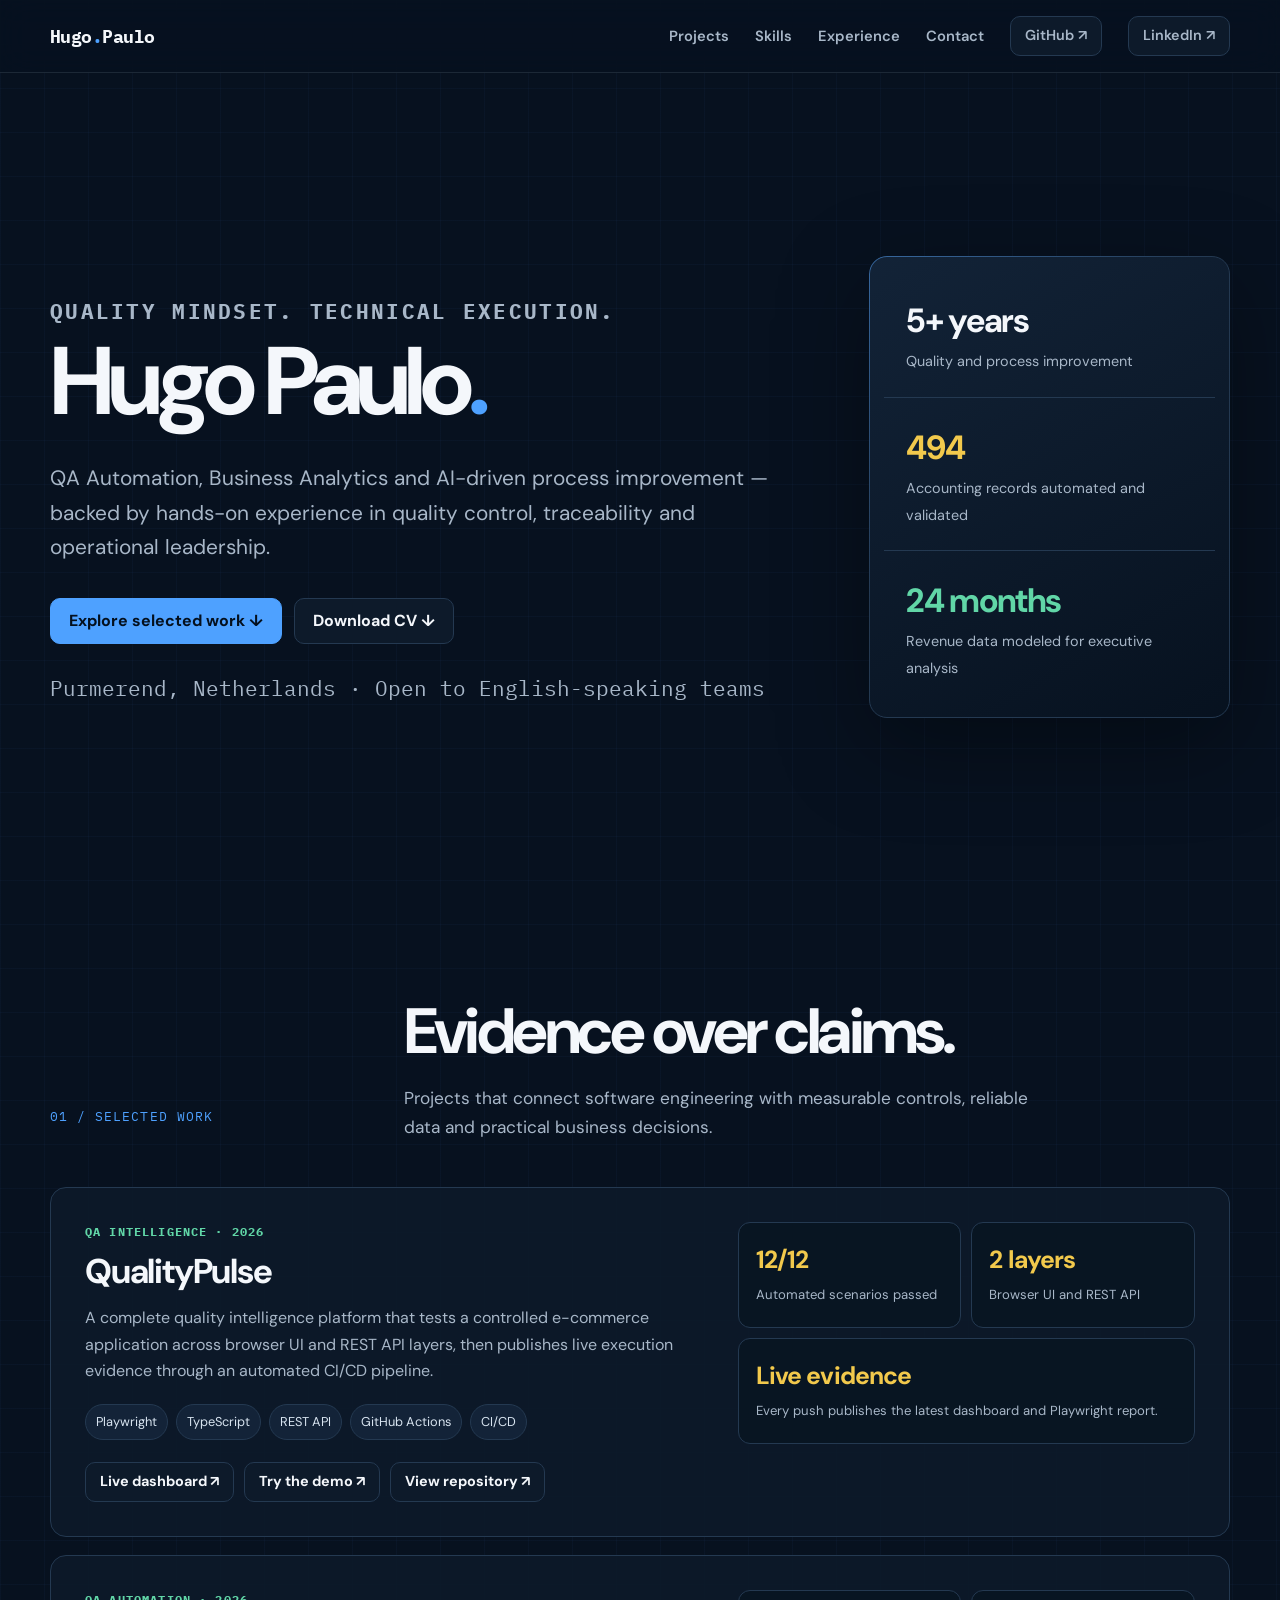
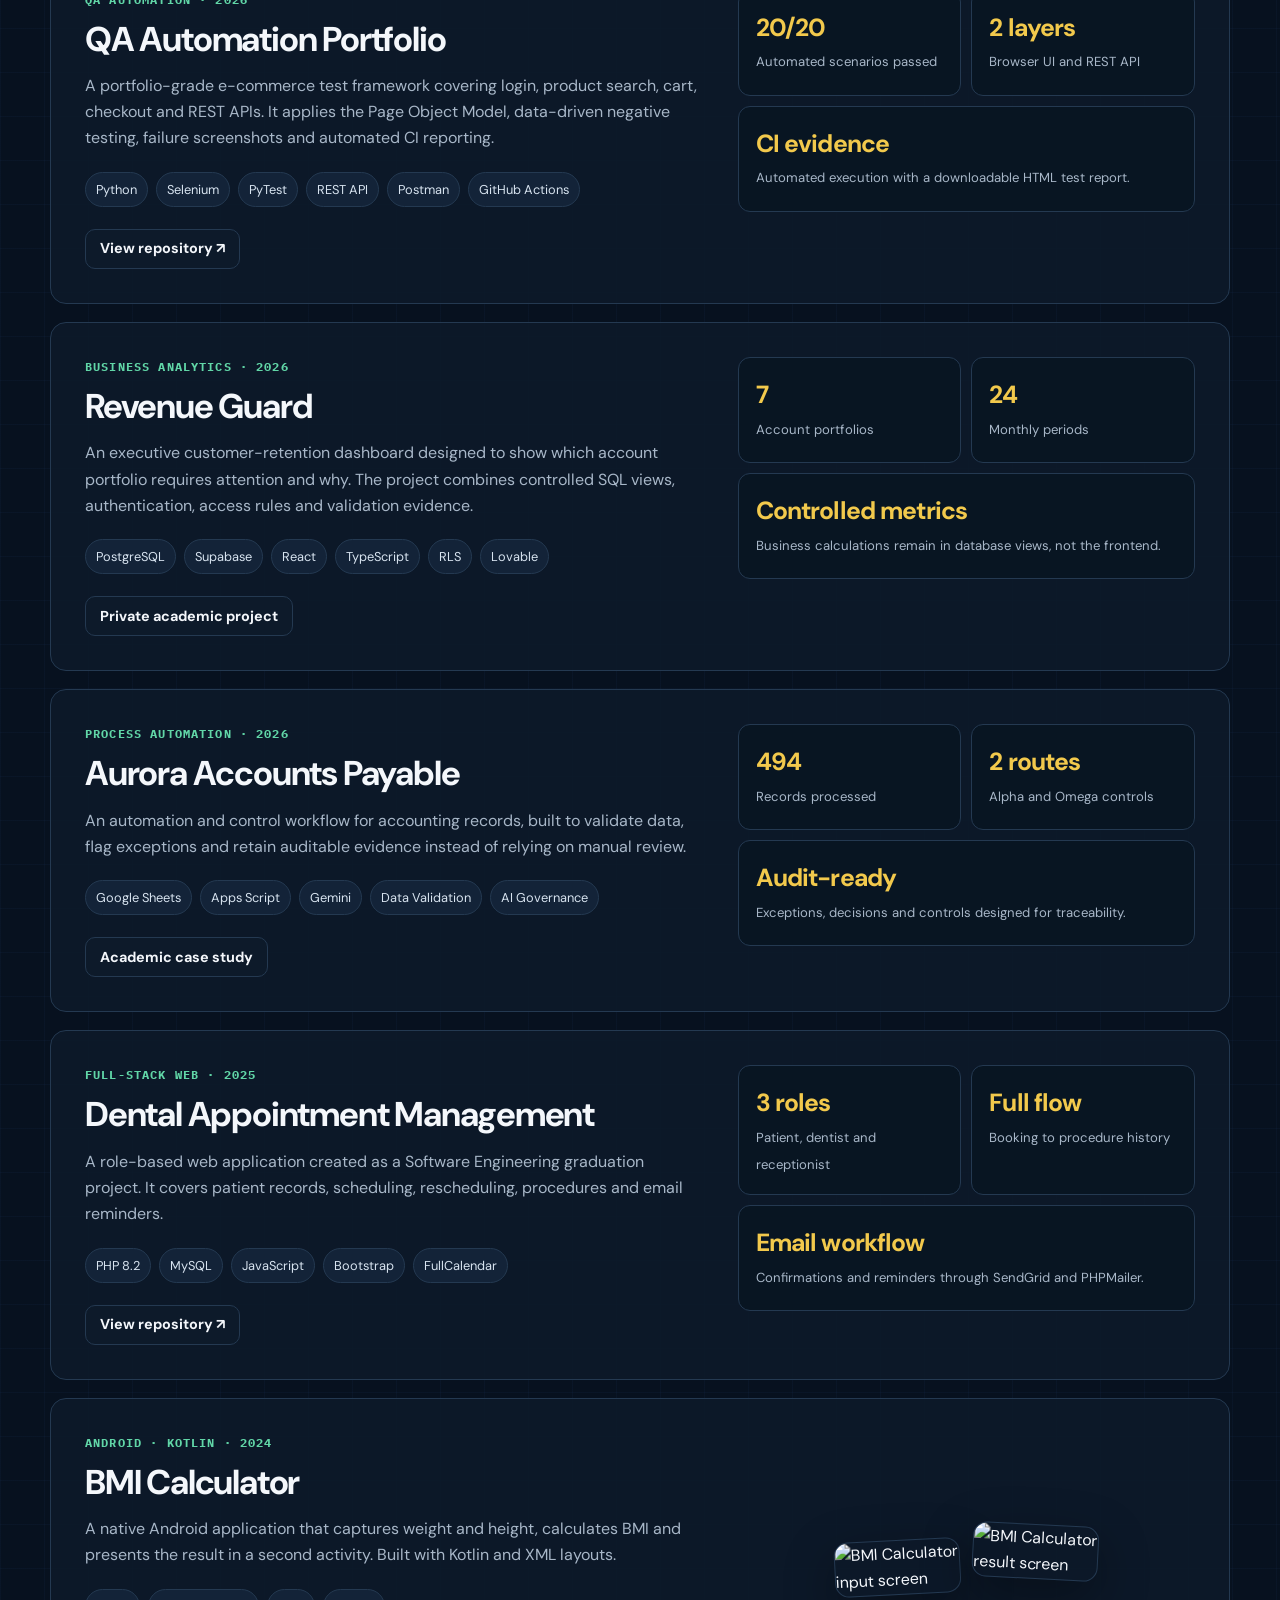
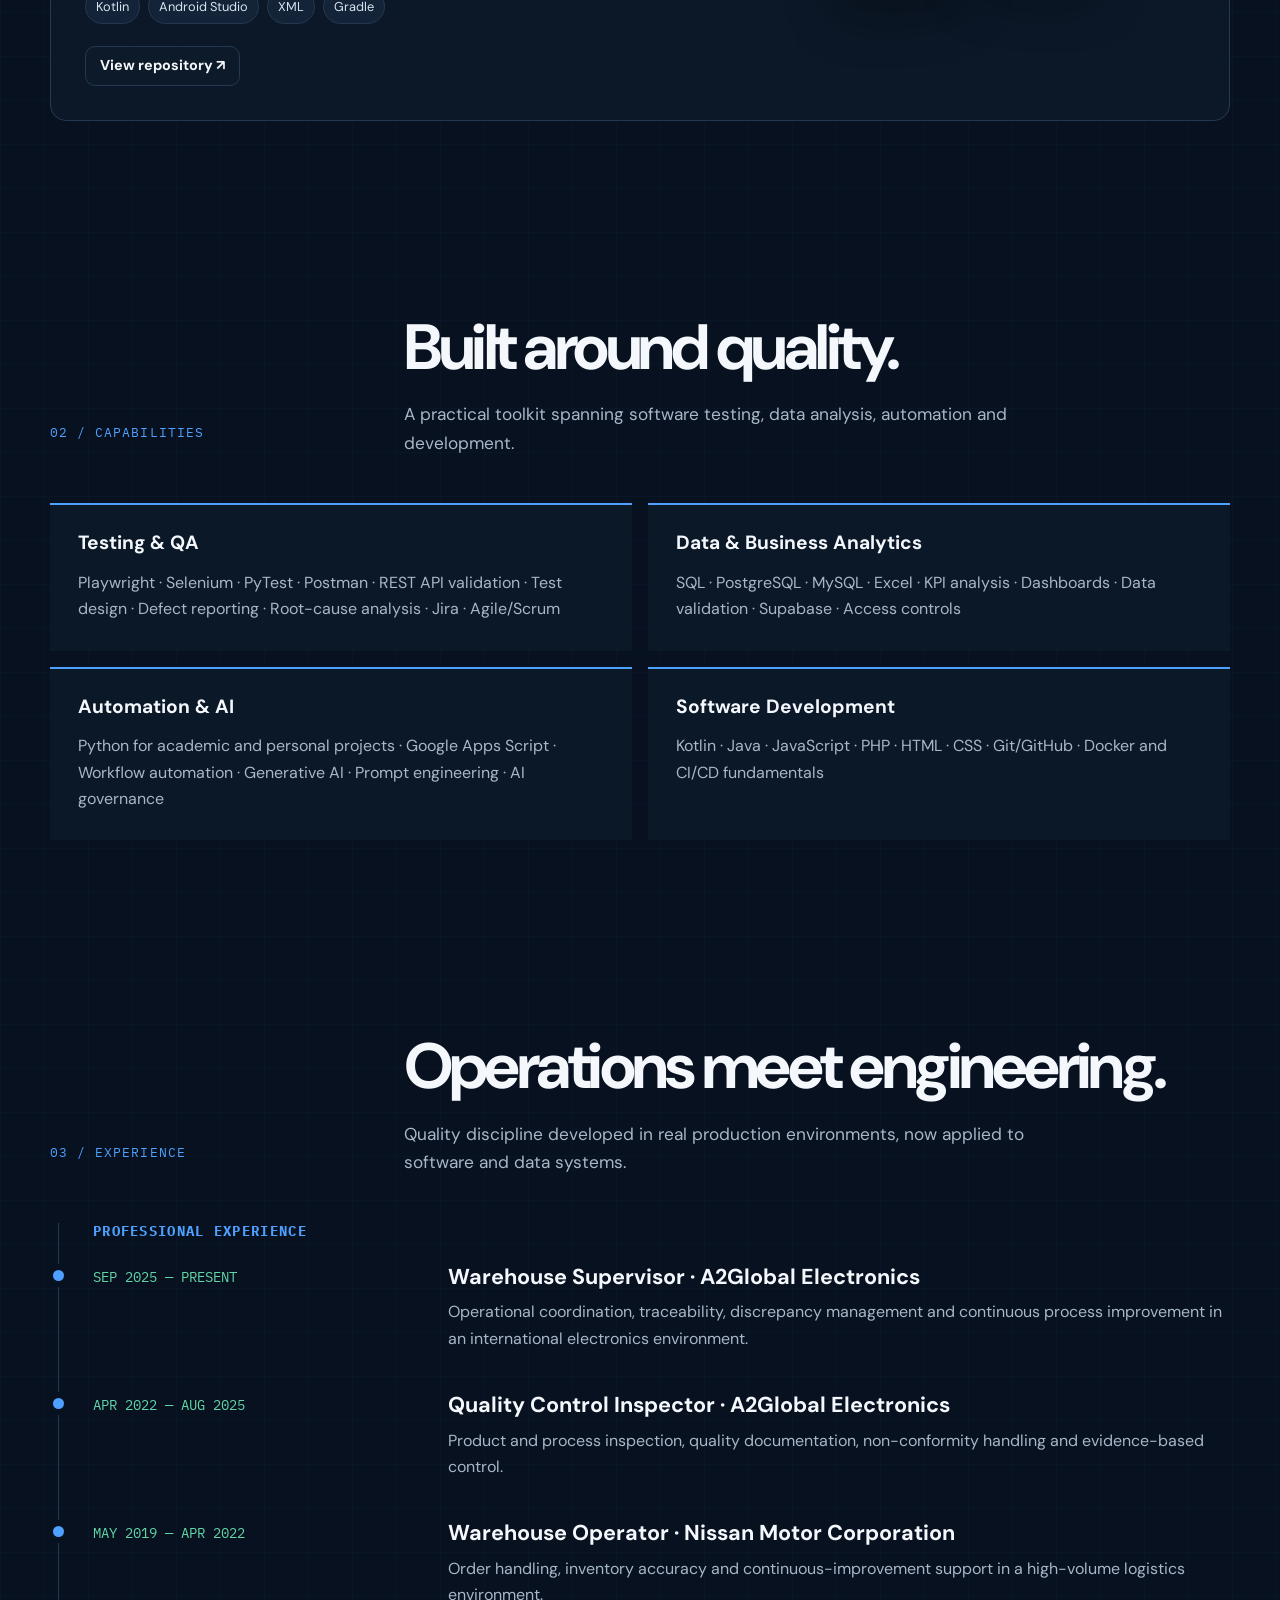
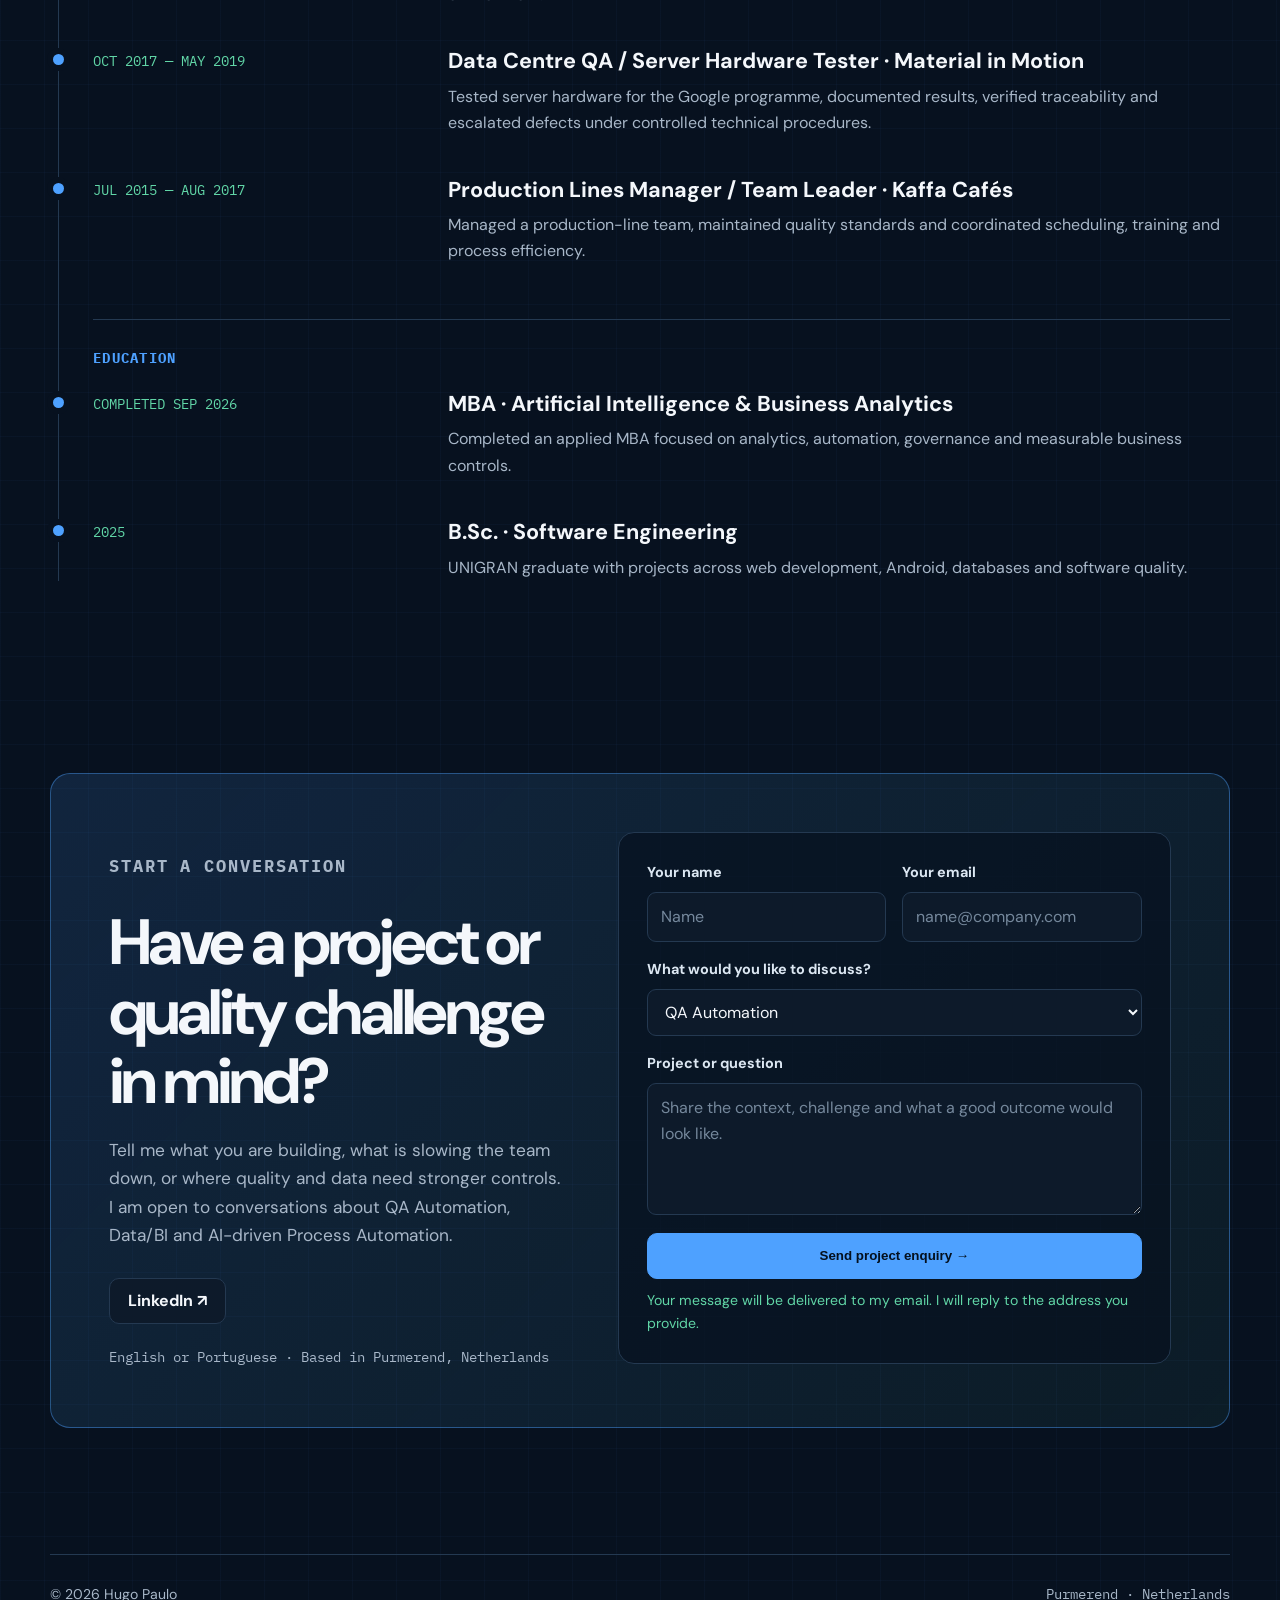
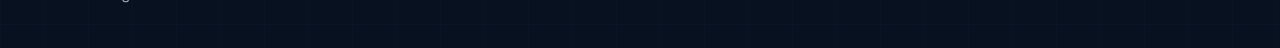
==== index.html @ 949a49f2 "Update e-commerce QA project results" ====
<!doctype html>
<html lang="en">
<head>
  <meta charset="utf-8">
  <meta name="viewport" content="width=device-width, initial-scale=1">
  <meta name="description" content="Hugo Paulo — QA Automation, Business Analytics, AI and Process Automation portfolio.">
  <meta name="theme-color" content="#07111f">
  <link rel="canonical" href="https://hugomanuelpaulo.github.io/">
  <title>Hugo Paulo — QA Automation & Business Analytics</title>
  <link rel="preconnect" href="https://fonts.googleapis.com">
  <link rel="preconnect" href="https://fonts.gstatic.com" crossorigin>
  <link href="https://fonts.googleapis.com/css2?family=DM+Sans:wght@400;500;600;700&family=IBM+Plex+Mono:wght@500;600&display=swap" rel="stylesheet">
  <link rel="icon" type="image/svg+xml" href="data:image/svg+xml,%3Csvg xmlns='http://www.w3.org/2000/svg' viewBox='0 0 64 64'%3E%3Crect width='64' height='64' rx='14' fill='%2307111f'/%3E%3Cpath d='M17 16v32h7V35h16v13h7V16h-7v13H24V16z' fill='%234ea1ff'/%3E%3C/svg%3E">
  <style>
    :root {
      --bg: #07111f;
      --surface: #0d1a2a;
      --surface-2: #132338;
      --line: #243951;
      --text: #f4f7fb;
      --muted: #a8b7c8;
      --blue: #4ea1ff;
      --gold: #f2c94c;
      --green: #61d6a7;
      --max: 1180px;
    }

    * { box-sizing: border-box; }
    html { scroll-behavior: smooth; }
    body {
      margin: 0;
      color: var(--text);
      background:
        linear-gradient(rgba(78, 161, 255, .035) 1px, transparent 1px),
        linear-gradient(90deg, rgba(78, 161, 255, .035) 1px, transparent 1px),
        var(--bg);
      background-size: 44px 44px;
      font-family: "DM Sans", system-ui, sans-serif;
      font-size: 16px;
      line-height: 1.65;
    }

    a { color: inherit; }
    img { max-width: 100%; display: block; }
    .wrap { width: min(calc(100% - 40px), var(--max)); margin: 0 auto; }
    .mono { font-family: "IBM Plex Mono", monospace; }

    .site-header {
      position: sticky;
      top: 0;
      z-index: 20;
      backdrop-filter: blur(16px);
      background: rgba(7, 17, 31, .84);
      border-bottom: 1px solid rgba(168, 183, 200, .14);
    }

    .nav {
      min-height: 72px;
      display: flex;
      align-items: center;
      justify-content: space-between;
      gap: 28px;
    }

    .brand { text-decoration: none; font-weight: 700; letter-spacing: -.03em; font-size: 1.15rem; }
    .brand span { color: var(--blue); }
    .nav-links { display: flex; align-items: center; gap: 26px; }
    .nav-links a { color: var(--muted); text-decoration: none; font-weight: 600; font-size: .92rem; }
    .nav-links a:hover { color: var(--text); }

    .button {
      display: inline-flex;
      align-items: center;
      justify-content: center;
      gap: 9px;
      min-height: 46px;
      padding: 0 18px;
      border: 1px solid var(--line);
      border-radius: 10px;
      background: var(--surface);
      color: var(--text);
      text-decoration: none;
      font-weight: 700;
      transition: transform .2s ease, border-color .2s ease, background .2s ease;
    }
    .button:hover { transform: translateY(-2px); border-color: var(--blue); }
    .button.primary { background: var(--blue); color: #04101e; border-color: var(--blue); }
    .button.primary:hover { background: #78b7ff; }
    .button.small { min-height: 40px; padding-inline: 14px; font-size: .9rem; }

    .hero {
      min-height: calc(100vh - 72px);
      display: grid;
      grid-template-columns: 1.35fr .65fr;
      align-items: center;
      gap: 70px;
      padding: 72px 0;
    }

    .eyebrow {
      color: var(--green);
      letter-spacing: .11em;
      text-transform: uppercase;
      font-size: .78rem;
      font-weight: 700;
    }

    h1, h2, h3 { line-height: 1.08; margin: 0; }
    h1 { font-size: clamp(3.2rem, 7.5vw, 6.8rem); letter-spacing: -.065em; max-width: 900px; }
    h1 span { color: var(--blue); }
    .hero-copy > p { max-width: 720px; margin: 28px 0 0; color: var(--muted); font-size: clamp(1.08rem, 1.7vw, 1.3rem); }
    .hero-actions { display: flex; flex-wrap: wrap; gap: 12px; margin-top: 34px; }
    .location { margin-top: 24px; color: var(--muted); font-size: .92rem; }

    .signal-panel {
      position: relative;
      padding: 14px;
      border: 1px solid var(--line);
      border-radius: 18px;
      background: linear-gradient(150deg, rgba(19,35,56,.97), rgba(7,17,31,.97));
      box-shadow: 0 28px 90px rgba(0, 0, 0, .34);
    }
    .signal-panel::before {
      content: "";
      position: absolute;
      inset: -1px;
      border-radius: 18px;
      pointer-events: none;
      background: linear-gradient(135deg, rgba(78,161,255,.45), transparent 42%);
      -webkit-mask: linear-gradient(#000 0 0) content-box, linear-gradient(#000 0 0);
      -webkit-mask-composite: xor;
      mask-composite: exclude;
      padding: 1px;
    }
    .metric { padding: 22px; border-bottom: 1px solid var(--line); }
    .metric:last-child { border-bottom: 0; }
    .metric strong { display: block; font-size: 2.1rem; letter-spacing: -.04em; }
    .metric span { color: var(--muted); font-size: .9rem; }
    .metric:nth-child(2) strong { color: var(--gold); }
    .metric:nth-child(3) strong { color: var(--green); }

    section { padding: 96px 0; }
    .section-head { display: grid; grid-template-columns: .55fr 1.45fr; gap: 40px; margin-bottom: 46px; align-items: end; }
    .section-number { color: var(--blue); font-size: .82rem; letter-spacing: .08em; }
    h2 { font-size: clamp(2.3rem, 5vw, 4.5rem); letter-spacing: -.055em; }
    .section-intro { max-width: 650px; color: var(--muted); font-size: 1.08rem; margin: 18px 0 0; }

    .projects { display: grid; gap: 18px; }
    .project {
      display: grid;
      grid-template-columns: 1.15fr .85fr;
      gap: 34px;
      padding: 34px;
      border: 1px solid var(--line);
      border-radius: 16px;
      background: rgba(13, 26, 42, .92);
      transition: border-color .2s ease, transform .2s ease;
    }
    .project:hover { border-color: rgba(78, 161, 255, .7); transform: translateY(-2px); }
    .project h3 { font-size: clamp(1.45rem, 3vw, 2.15rem); letter-spacing: -.035em; }
    .project p { color: var(--muted); margin: 15px 0 20px; }
    .project-label { color: var(--green); text-transform: uppercase; letter-spacing: .1em; font-size: .72rem; font-weight: 700; margin-bottom: 12px; }
    .tags { display: flex; flex-wrap: wrap; gap: 8px; }
    .tag { padding: 6px 10px; border-radius: 999px; background: var(--surface-2); border: 1px solid var(--line); color: #d8e4f0; font-size: .8rem; }

    .project-proof { display: grid; grid-template-columns: repeat(2, 1fr); gap: 10px; align-content: start; }
    .proof { min-height: 106px; padding: 17px; background: #081522; border: 1px solid var(--line); border-radius: 12px; }
    .proof strong { display: block; font-size: 1.55rem; letter-spacing: -.035em; color: var(--gold); }
    .proof span { color: var(--muted); font-size: .82rem; }
    .proof.wide { grid-column: 1 / -1; }
    .project-links { display: flex; flex-wrap: wrap; gap: 10px; margin-top: 22px; }

    .phone-stack { display: flex; justify-content: center; align-items: center; gap: 12px; min-height: 250px; overflow: hidden; }
    .phone-stack img { width: 126px; border-radius: 14px; box-shadow: 0 18px 50px rgba(0,0,0,.35); border: 1px solid var(--line); }
    .phone-stack img:first-child { transform: rotate(-3deg) translateY(8px); }
    .phone-stack img:last-child { transform: rotate(3deg) translateY(-8px); }

    .skills-grid { display: grid; grid-template-columns: repeat(2, 1fr); gap: 16px; }
    .skill-card { padding: 28px; border-top: 2px solid var(--blue); background: rgba(13, 26, 42, .84); }
    .skill-card h3 { font-size: 1.2rem; margin-bottom: 16px; }
    .skill-card p { color: var(--muted); margin: 0; }

    .timeline { border-left: 1px solid var(--line); margin-left: 8px; }
    .timeline-group { margin: 0 0 28px 34px; color: var(--blue); font-size: .9rem; letter-spacing: .09em; text-transform: uppercase; }
    .timeline-group:not(:first-child) { margin-top: 12px; padding-top: 30px; border-top: 1px solid var(--line); }
    .timeline-item { position: relative; padding: 0 0 42px 34px; display: grid; grid-template-columns: .58fr 1.42fr; gap: 35px; }
    .timeline-item::before { content: ""; position: absolute; left: -6px; top: 4px; width: 11px; height: 11px; background: var(--blue); border-radius: 50%; box-shadow: 0 0 0 6px var(--bg); }
    .timeline-item:last-child { padding-bottom: 0; }
    .timeline-date { color: var(--green); font-family: "IBM Plex Mono", monospace; font-size: .88rem; }
    .timeline-item h3 { font-size: 1.35rem; }
    .timeline-item p { color: var(--muted); margin: 10px 0 0; }

    .contact {
      padding: 58px;
      border: 1px solid rgba(78,161,255,.42);
      border-radius: 20px;
      background: linear-gradient(135deg, rgba(78,161,255,.14), rgba(97,214,167,.06));
    }
    .contact-grid { display: grid; grid-template-columns: .9fr 1.1fr; gap: 56px; align-items: start; }
    .contact h2 { max-width: 650px; }
    .contact-copy > p { max-width: 580px; margin: 20px 0 28px; color: var(--muted); font-size: 1.08rem; }
    .contact-actions { display: flex; flex-wrap: wrap; gap: 12px; }
    .contact-note { display: block; margin-top: 22px; color: var(--muted); font-size: .88rem; }
    .contact-form { padding: 28px; border: 1px solid var(--line); border-radius: 16px; background: rgba(7, 17, 31, .7); }
    .form-grid { display: grid; grid-template-columns: repeat(2, 1fr); gap: 16px; }
    .field { display: grid; gap: 7px; }
    .field.full { grid-column: 1 / -1; }
    .field label { color: #dce7f2; font-weight: 700; font-size: .9rem; }
    .field input, .field select, .field textarea {
      width: 100%;
      min-height: 46px;
      padding: 11px 13px;
      color: var(--text);
      background: var(--surface);
      border: 1px solid var(--line);
      border-radius: 9px;
      font: inherit;
    }
    .field textarea { min-height: 132px; resize: vertical; }
    .field input::placeholder, .field textarea::placeholder { color: #75889c; }
    .contact-form .button { width: 100%; margin-top: 18px; }
    .form-status { min-height: 24px; margin: 10px 0 0; color: var(--green); font-size: .88rem; }
    .form-dialog {
      width: min(calc(100% - 32px), 440px);
      padding: 30px;
      color: var(--text);
      background: var(--surface);
      border: 1px solid var(--blue);
      border-radius: 16px;
      box-shadow: 0 28px 90px rgba(0, 0, 0, .55);
    }
    .form-dialog::backdrop { background: rgba(3, 9, 17, .76); backdrop-filter: blur(4px); }
    .form-dialog h3 { margin-bottom: 12px; font-size: 1.5rem; }
    .form-dialog p { margin: 0 0 22px; color: var(--muted); }
    .form-dialog .button { width: 100%; }

    footer { padding: 30px 0 42px; color: var(--muted); font-size: .88rem; }
    footer .wrap { display: flex; justify-content: space-between; gap: 20px; border-top: 1px solid var(--line); padding-top: 28px; }

    :focus-visible { outline: 3px solid var(--gold); outline-offset: 4px; }

    @media (max-width: 860px) {
      .hero { grid-template-columns: 1fr; min-height: auto; gap: 48px; padding: 72px 0 62px; }
      .signal-panel { max-width: 560px; }
      .section-head, .project, .timeline-item, .contact-grid { grid-template-columns: 1fr; }
      .section-head { gap: 12px; }
      .timeline-item { gap: 8px; }
      .nav-links a:not(.button) { display: none; }
      h1 { font-size: clamp(3rem, 14vw, 5rem); }
    }

    @media (max-width: 600px) {
      .wrap { width: min(calc(100% - 28px), var(--max)); }
      .nav { min-height: 64px; }
      .nav-links { gap: 8px; }
      .nav-links .button { padding-inline: 12px; min-height: 40px; }
      section { padding: 72px 0; }
      .project { padding: 24px; }
      .project-proof, .skills-grid { grid-template-columns: 1fr; }
      .form-grid { grid-template-columns: 1fr; }
      .field.full { grid-column: auto; }
      .proof.wide { grid-column: auto; }
      .contact { padding: 38px 22px; }
      footer .wrap { flex-direction: column; }
    }

    @media (prefers-reduced-motion: reduce) {
      html { scroll-behavior: auto; }
      *, *::before, *::after { transition-duration: .01ms !important; }
    }
  </style>
</head>
<body>
  <header class="site-header">
    <nav class="nav wrap" aria-label="Primary navigation">
      <a class="brand mono" href="#top">Hugo<span>.</span>Paulo</a>
      <div class="nav-links">
        <a href="#projects">Projects</a>
        <a href="#skills">Skills</a>
        <a href="#experience">Experience</a>
        <a href="#contact">Contact</a>
        <a class="button small" href="https://github.com/HugoManuelPaulo" target="_blank" rel="noreferrer">GitHub ↗</a>
        <a class="button small" href="https://www.linkedin.com/in/hugomanuelpaulo" target="_blank" rel="noreferrer">LinkedIn ↗</a>
      </div>
    </nav>
  </header>

  <main id="top">
    <div class="hero wrap">
      <div class="hero-copy">
        <p class="eyebrow mono">Quality mindset. Technical execution.</p>
        <h1>Hugo Paulo<span>.</span></h1>
        <p>QA Automation, Business Analytics and AI-driven process improvement — backed by hands-on experience in quality control, traceability and operational leadership.</p>
        <div class="hero-actions">
          <a class="button primary" href="#projects">Explore selected work ↓</a>
          <a class="button" href="Hugo_Paulo_CV.pdf" download>Download CV ↓</a>
        </div>
        <p class="location mono">Purmerend, Netherlands · Open to English-speaking teams</p>
      </div>

      <aside class="signal-panel" aria-label="Career highlights">
        <div class="metric"><strong>5+ years</strong><span>Quality and process improvement</span></div>
        <div class="metric"><strong>494</strong><span>Accounting records automated and validated</span></div>
        <div class="metric"><strong>24 months</strong><span>Revenue data modeled for executive analysis</span></div>
      </aside>
    </div>

    <section id="projects">
      <div class="wrap">
        <div class="section-head">
          <p class="section-number mono">01 / SELECTED WORK</p>
          <div>
            <h2>Evidence over claims.</h2>
            <p class="section-intro">Projects that connect software engineering with measurable controls, reliable data and practical business decisions.</p>
          </div>
        </div>

        <div class="projects">
          <article class="project">
            <div>
              <div class="project-label mono">QA Intelligence · 2026</div>
              <h3>QualityPulse</h3>
              <p>A complete quality intelligence platform that tests a controlled e-commerce application across browser UI and REST API layers, then publishes live execution evidence through an automated CI/CD pipeline.</p>
              <div class="tags"><span class="tag">Playwright</span><span class="tag">TypeScript</span><span class="tag">REST API</span><span class="tag">GitHub Actions</span><span class="tag">CI/CD</span></div>
              <div class="project-links">
                <a class="button small" href="https://hugomanuelpaulo.github.io/qualitypulse/" target="_blank" rel="noreferrer">Live dashboard ↗</a>
                <a class="button small" href="https://hugomanuelpaulo.github.io/qualitypulse/demo/" target="_blank" rel="noreferrer">Try the demo ↗</a>
                <a class="button small" href="https://github.com/HugoManuelPaulo/qualitypulse" target="_blank" rel="noreferrer">View repository ↗</a>
              </div>
            </div>
            <div class="project-proof" aria-label="QualityPulse project highlights">
              <div class="proof"><strong>12/12</strong><span>Automated scenarios passed</span></div>
              <div class="proof"><strong>2 layers</strong><span>Browser UI and REST API</span></div>
              <div class="proof wide"><strong>Live evidence</strong><span>Every push publishes the latest dashboard and Playwright report.</span></div>
            </div>
          </article>

          <article class="project">
            <div>
              <div class="project-label mono">QA Automation · 2026</div>
              <h3>QA Automation Portfolio</h3>
              <p>A portfolio-grade e-commerce test framework covering login, product search, cart, checkout and REST APIs. It applies the Page Object Model, data-driven negative testing, failure screenshots and automated CI reporting.</p>
              <div class="tags"><span class="tag">Python</span><span class="tag">Selenium</span><span class="tag">PyTest</span><span class="tag">REST API</span><span class="tag">Postman</span><span class="tag">GitHub Actions</span></div>
              <div class="project-links"><a class="button small" href="https://github.com/HugoManuelPaulo/qa-automation-portfolio" target="_blank" rel="noreferrer">View repository ↗</a></div>
            </div>
            <div class="project-proof" aria-label="QA Automation project highlights">
              <div class="proof"><strong>20/20</strong><span>Automated scenarios passed</span></div>
              <div class="proof"><strong>2 layers</strong><span>Browser UI and REST API</span></div>
              <div class="proof wide"><strong>CI evidence</strong><span>Automated execution with a downloadable HTML test report.</span></div>
            </div>
          </article>

          <article class="project">
            <div>
              <div class="project-label mono">Business Analytics · 2026</div>
              <h3>Revenue Guard</h3>
              <p>An executive customer-retention dashboard designed to show which account portfolio requires attention and why. The project combines controlled SQL views, authentication, access rules and validation evidence.</p>
              <div class="tags"><span class="tag">PostgreSQL</span><span class="tag">Supabase</span><span class="tag">React</span><span class="tag">TypeScript</span><span class="tag">RLS</span><span class="tag">Lovable</span></div>
              <div class="project-links"><span class="button small" aria-label="Revenue Guard is a private academic repository">Private academic project</span></div>
            </div>
            <div class="project-proof" aria-label="Revenue Guard project highlights">
              <div class="proof"><strong>7</strong><span>Account portfolios</span></div>
              <div class="proof"><strong>24</strong><span>Monthly periods</span></div>
              <div class="proof wide"><strong>Controlled metrics</strong><span>Business calculations remain in database views, not the frontend.</span></div>
            </div>
          </article>

          <article class="project">
            <div>
              <div class="project-label mono">Process Automation · 2026</div>
              <h3>Aurora Accounts Payable</h3>
              <p>An automation and control workflow for accounting records, built to validate data, flag exceptions and retain auditable evidence instead of relying on manual review.</p>
              <div class="tags"><span class="tag">Google Sheets</span><span class="tag">Apps Script</span><span class="tag">Gemini</span><span class="tag">Data Validation</span><span class="tag">AI Governance</span></div>
              <div class="project-links"><span class="button small" aria-label="Aurora is an academic case study">Academic case study</span></div>
            </div>
            <div class="project-proof" aria-label="Aurora project highlights">
              <div class="proof"><strong>494</strong><span>Records processed</span></div>
              <div class="proof"><strong>2 routes</strong><span>Alpha and Omega controls</span></div>
              <div class="proof wide"><strong>Audit-ready</strong><span>Exceptions, decisions and controls designed for traceability.</span></div>
            </div>
          </article>

          <article class="project">
            <div>
              <div class="project-label mono">Full-stack Web · 2025</div>
              <h3>Dental Appointment Management</h3>
              <p>A role-based web application created as a Software Engineering graduation project. It covers patient records, scheduling, rescheduling, procedures and email reminders.</p>
              <div class="tags"><span class="tag">PHP 8.2</span><span class="tag">MySQL</span><span class="tag">JavaScript</span><span class="tag">Bootstrap</span><span class="tag">FullCalendar</span></div>
              <div class="project-links"><a class="button small" href="https://github.com/HugoManuelPaulo/clinica-oral-care" target="_blank" rel="noreferrer">View repository ↗</a></div>
            </div>
            <div class="project-proof" aria-label="Dental project capabilities">
              <div class="proof"><strong>3 roles</strong><span>Patient, dentist and receptionist</span></div>
              <div class="proof"><strong>Full flow</strong><span>Booking to procedure history</span></div>
              <div class="proof wide"><strong>Email workflow</strong><span>Confirmations and reminders through SendGrid and PHPMailer.</span></div>
            </div>
          </article>

          <article class="project">
            <div>
              <div class="project-label mono">Android · Kotlin · 2024</div>
              <h3>BMI Calculator</h3>
              <p>A native Android application that captures weight and height, calculates BMI and presents the result in a second activity. Built with Kotlin and XML layouts.</p>
              <div class="tags"><span class="tag">Kotlin</span><span class="tag">Android Studio</span><span class="tag">XML</span><span class="tag">Gradle</span></div>
              <div class="project-links"><a class="button small" href="https://github.com/HugoManuelPaulo/CalculadoraIMCandroidapp" target="_blank" rel="noreferrer">View repository ↗</a></div>
            </div>
            <div class="phone-stack" aria-label="BMI Calculator screenshots">
              <img src="https://raw.githubusercontent.com/HugoManuelPaulo/CalculadoraIMCandroidapp/master/image1.png" alt="BMI Calculator input screen" loading="lazy">
              <img src="https://raw.githubusercontent.com/HugoManuelPaulo/CalculadoraIMCandroidapp/master/image3.png" alt="BMI Calculator result screen" loading="lazy">
            </div>
          </article>
        </div>
      </div>
    </section>

    <section id="skills">
      <div class="wrap">
        <div class="section-head">
          <p class="section-number mono">02 / CAPABILITIES</p>
          <div><h2>Built around quality.</h2><p class="section-intro">A practical toolkit spanning software testing, data analysis, automation and development.</p></div>
        </div>
        <div class="skills-grid">
          <article class="skill-card"><h3>Testing & QA</h3><p>Playwright · Selenium · PyTest · Postman · REST API validation · Test design · Defect reporting · Root-cause analysis · Jira · Agile/Scrum</p></article>
          <article class="skill-card"><h3>Data & Business Analytics</h3><p>SQL · PostgreSQL · MySQL · Excel · KPI analysis · Dashboards · Data validation · Supabase · Access controls</p></article>
          <article class="skill-card"><h3>Automation & AI</h3><p>Python for academic and personal projects · Google Apps Script · Workflow automation · Generative AI · Prompt engineering · AI governance</p></article>
          <article class="skill-card"><h3>Software Development</h3><p>Kotlin · Java · JavaScript · PHP · HTML · CSS · Git/GitHub · Docker and CI/CD fundamentals</p></article>
        </div>
      </div>
    </section>

    <section id="experience">
      <div class="wrap">
        <div class="section-head">
          <p class="section-number mono">03 / EXPERIENCE</p>
          <div><h2>Operations meet engineering.</h2><p class="section-intro">Quality discipline developed in real production environments, now applied to software and data systems.</p></div>
        </div>
        <div class="timeline">
          <h3 class="timeline-group mono">Professional Experience</h3>
          <article class="timeline-item"><div class="timeline-date">SEP 2025 — PRESENT</div><div><h3>Warehouse Supervisor · A2Global Electronics</h3><p>Operational coordination, traceability, discrepancy management and continuous process improvement in an international electronics environment.</p></div></article>
          <article class="timeline-item"><div class="timeline-date">APR 2022 — AUG 2025</div><div><h3>Quality Control Inspector · A2Global Electronics</h3><p>Product and process inspection, quality documentation, non-conformity handling and evidence-based control.</p></div></article>
          <article class="timeline-item"><div class="timeline-date">MAY 2019 — APR 2022</div><div><h3>Warehouse Operator · Nissan Motor Corporation</h3><p>Order handling, inventory accuracy and continuous-improvement support in a high-volume logistics environment.</p></div></article>
          <article class="timeline-item"><div class="timeline-date">OCT 2017 — MAY 2019</div><div><h3>Data Centre QA / Server Hardware Tester · Material in Motion</h3><p>Tested server hardware for the Google programme, documented results, verified traceability and escalated defects under controlled technical procedures.</p></div></article>
          <article class="timeline-item"><div class="timeline-date">JUL 2015 — AUG 2017</div><div><h3>Production Lines Manager / Team Leader · Kaffa Cafés</h3><p>Managed a production-line team, maintained quality standards and coordinated scheduling, training and process efficiency.</p></div></article>
          <h3 class="timeline-group mono">Education</h3>
          <article class="timeline-item"><div class="timeline-date">COMPLETED SEP 2026</div><div><h3>MBA · Artificial Intelligence & Business Analytics</h3><p>Completed an applied MBA focused on analytics, automation, governance and measurable business controls.</p></div></article>
          <article class="timeline-item"><div class="timeline-date">2025</div><div><h3>B.Sc. · Software Engineering</h3><p>UNIGRAN graduate with projects across web development, Android, databases and software quality.</p></div></article>
        </div>
      </div>
    </section>

    <section id="contact">
      <div class="wrap">
        <div class="contact">
          <div class="contact-grid">
            <div class="contact-copy">
              <p class="eyebrow mono">START A CONVERSATION</p>
              <h2>Have a project or quality challenge in mind?</h2>
              <p>Tell me what you are building, what is slowing the team down, or where quality and data need stronger controls. I am open to conversations about QA Automation, Data/BI and AI-driven Process Automation.</p>
              <div class="contact-actions">
                <a class="button" href="https://www.linkedin.com/in/hugomanuelpaulo" target="_blank" rel="noreferrer">LinkedIn ↗</a>
              </div>
              <span class="contact-note mono">English or Portuguese · Based in Purmerend, Netherlands</span>
            </div>

            <form class="contact-form" id="project-form" action="https://formsubmit.co/ajax/hugomanuelpaulo@gmail.com" method="POST">
              <input type="hidden" name="_subject" value="New portfolio project enquiry">
              <input type="hidden" name="_template" value="table">
              <input type="text" name="_honey" tabindex="-1" autocomplete="off" aria-hidden="true" style="display:none">
              <div class="form-grid">
                <div class="field">
                  <label for="contact-name">Your name</label>
                  <input id="contact-name" name="name" type="text" autocomplete="name" placeholder="Name" required>
                </div>
                <div class="field">
                  <label for="contact-email">Your email</label>
                  <input id="contact-email" name="email" type="email" autocomplete="email" placeholder="name@company.com" required>
                </div>
                <div class="field full">
                  <label for="contact-area">What would you like to discuss?</label>
                  <select id="contact-area" name="area" required>
                    <option value="QA Automation">QA Automation</option>
                    <option value="Business Analytics / Data">Business Analytics / Data</option>
                    <option value="AI & Process Automation">AI &amp; Process Automation</option>
                    <option value="Professional opportunity">Professional opportunity</option>
                    <option value="Other project">Other project</option>
                  </select>
                </div>
                <div class="field full">
                  <label for="contact-message">Project or question</label>
                  <textarea id="contact-message" name="message" placeholder="Share the context, challenge and what a good outcome would look like." required></textarea>
                </div>
              </div>
              <button class="button primary" type="submit">Send project enquiry →</button>
              <p class="form-status" id="form-status" aria-live="polite">Your message will be delivered to my email. I will reply to the address you provide.</p>
            </form>
            <dialog class="form-dialog" id="form-dialog" aria-labelledby="dialog-title">
              <h3 id="dialog-title">Message sent</h3>
              <p>Thank you for getting in touch. I will reply to the email address you provided.</p>
              <button class="button primary" id="dialog-close" type="button">Close</button>
            </dialog>
          </div>
        </div>
      </div>
    </section>
  </main>

  <footer>
    <div class="wrap"><span>© <span id="year">2026</span> Hugo Paulo</span><span class="mono">Purmerend · Netherlands</span></div>
  </footer>
  <script>
    document.getElementById('year').textContent = new Date().getFullYear();

    const form = document.getElementById('project-form');
    const status = document.getElementById('form-status');
    const dialog = document.getElementById('form-dialog');
    const submitButton = form.querySelector('button[type="submit"]');

    form.addEventListener('submit', async function (event) {
      event.preventDefault();
      submitButton.disabled = true;
      status.textContent = 'Sending your message…';

      try {
        const response = await fetch(form.action, {
          method: 'POST',
          headers: { Accept: 'application/json' },
          body: new FormData(form)
        });

        if (!response.ok) throw new Error('Submission failed');
        form.reset();
        status.textContent = 'Your message has been sent successfully.';
        dialog.showModal();
      } catch (error) {
        status.textContent = 'The message could not be sent. Please try again later or contact me on LinkedIn.';
      } finally {
        submitButton.disabled = false;
      }
    });

    document.getElementById('dialog-close').addEventListener('click', function () {
      dialog.close();
    });
  </script>
</body>
</html>
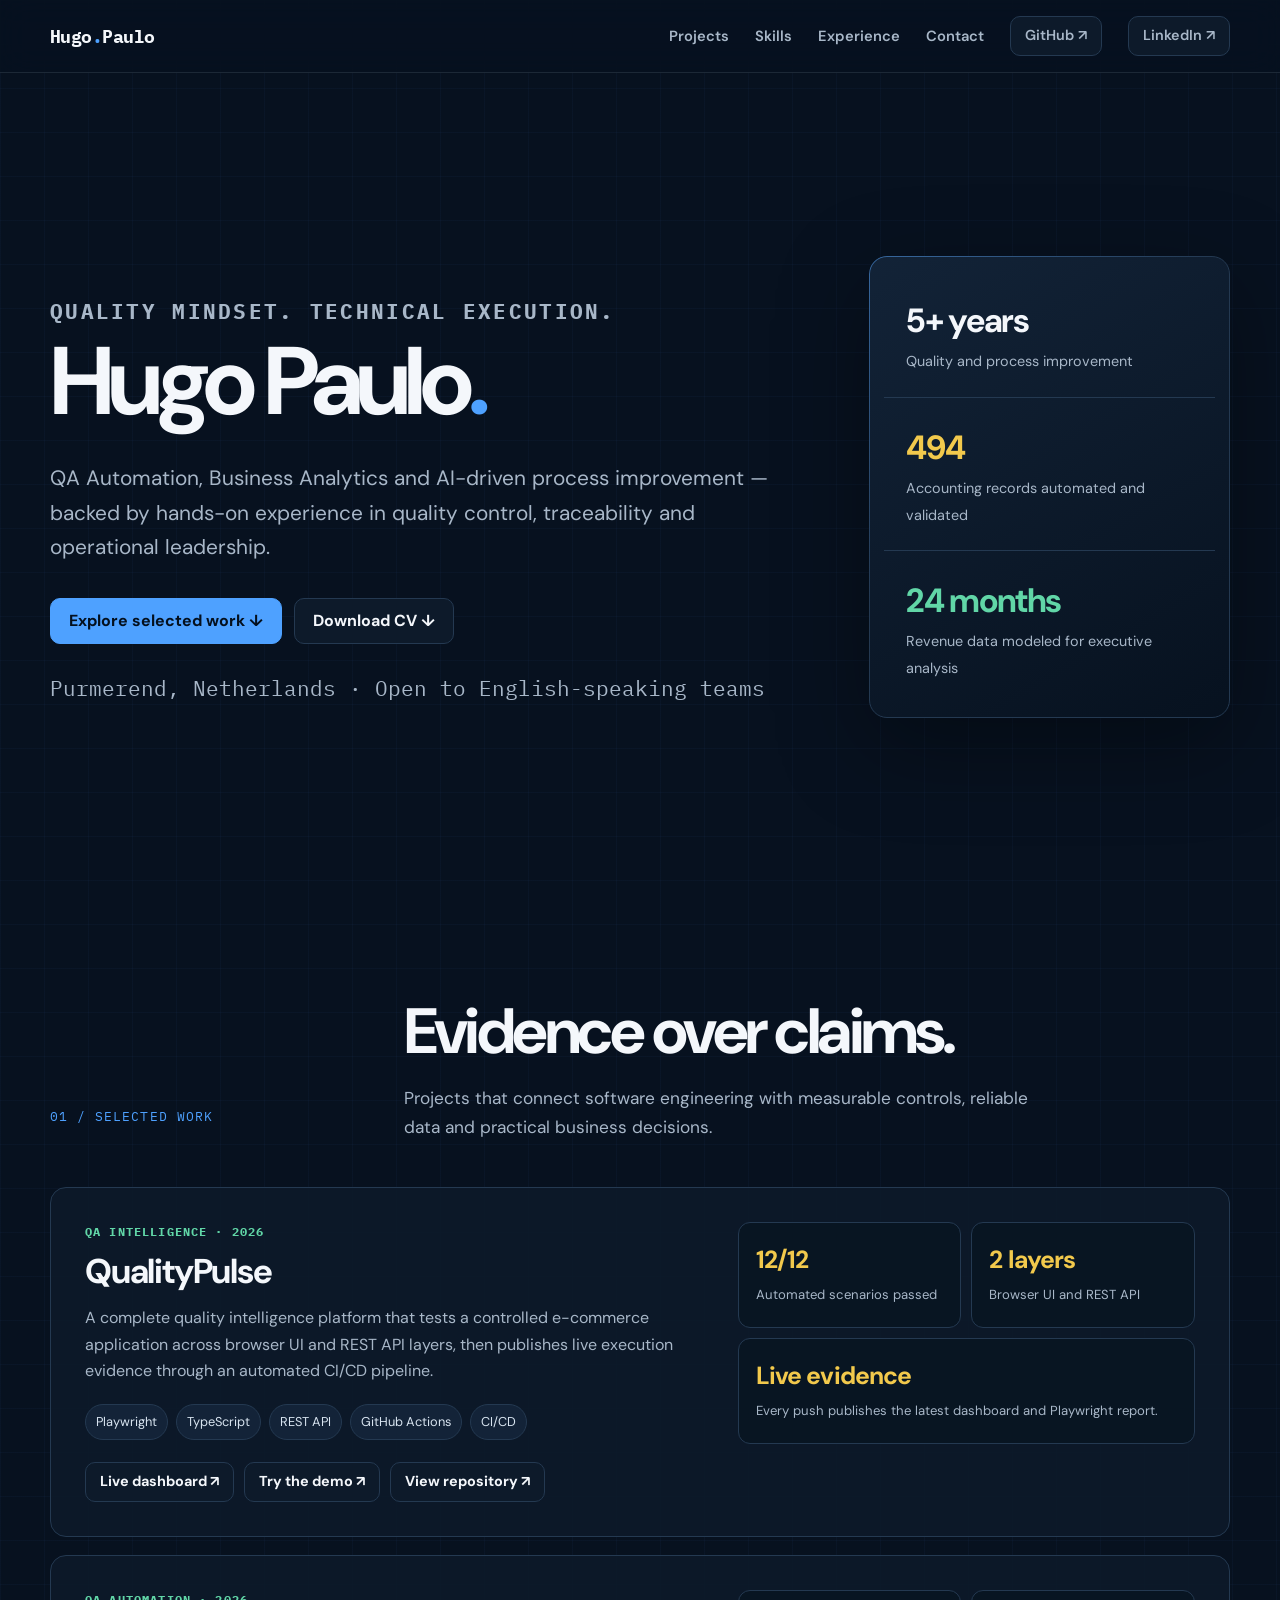
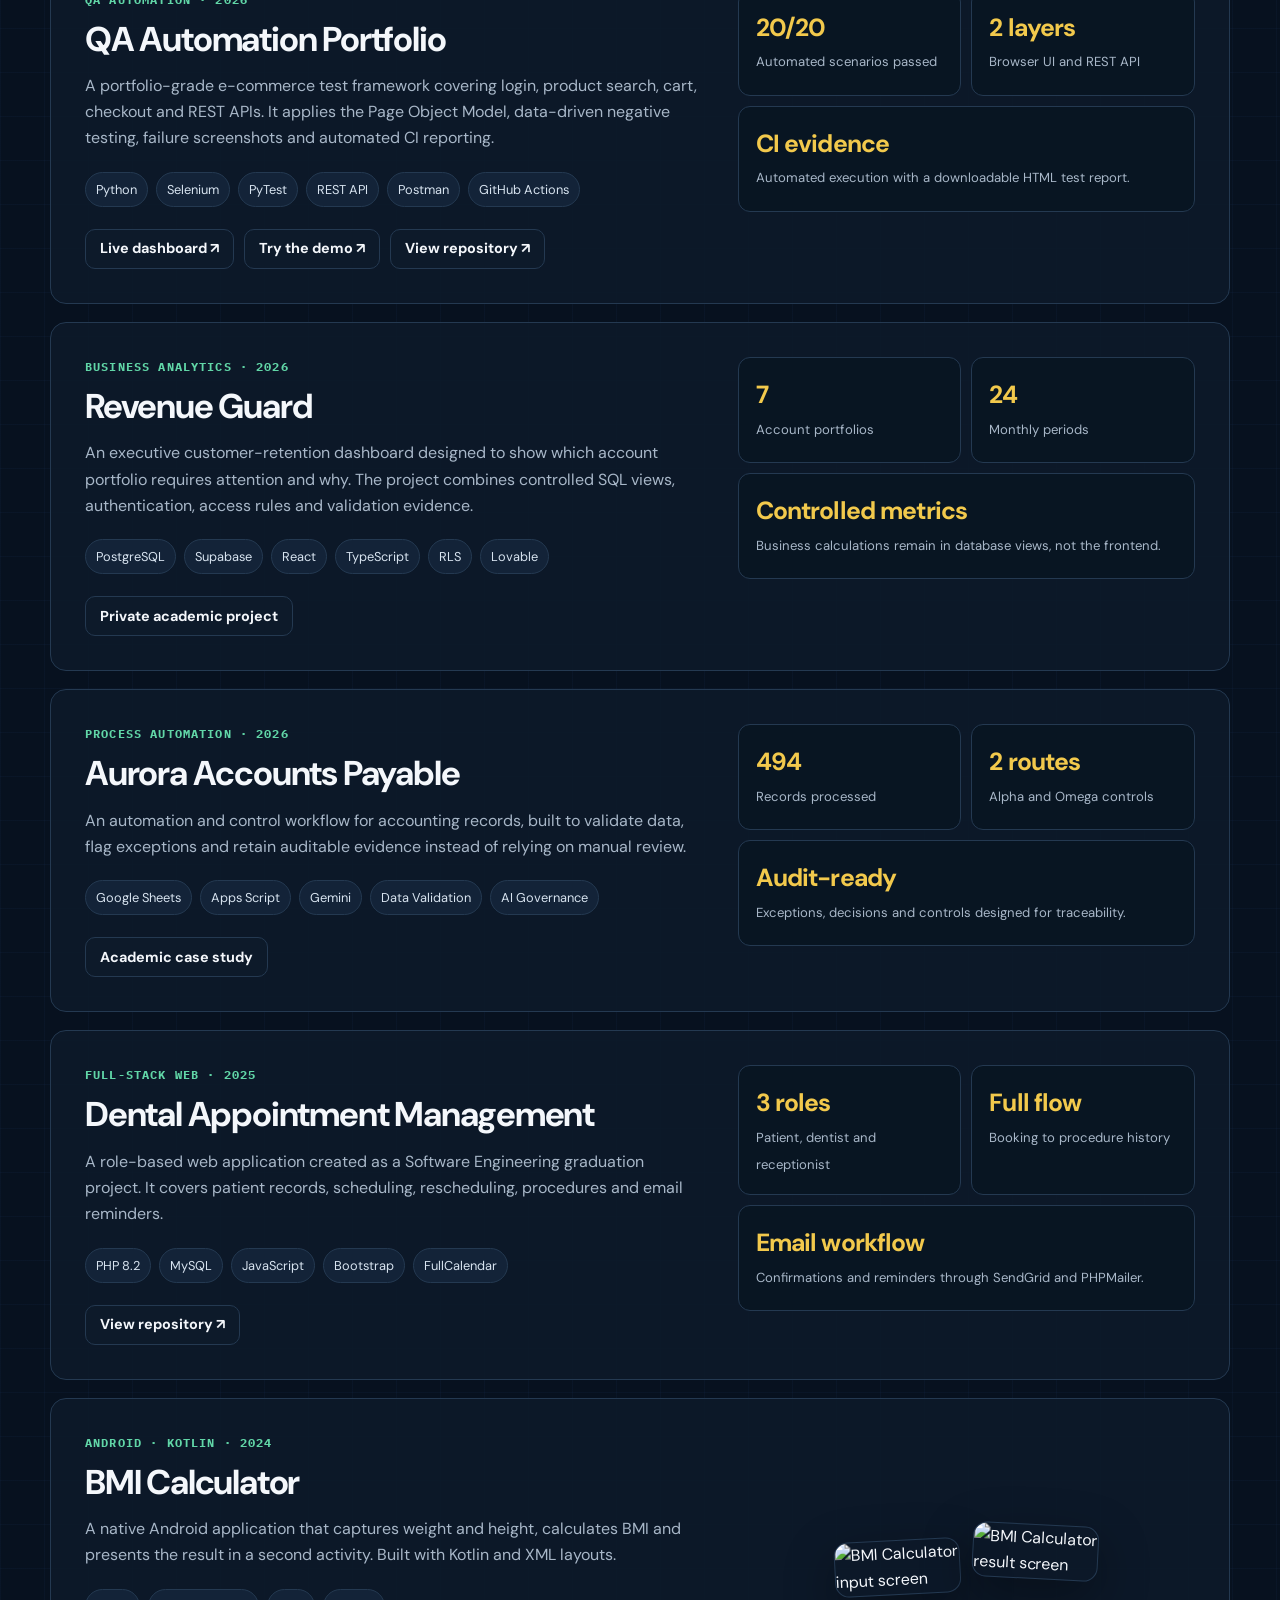
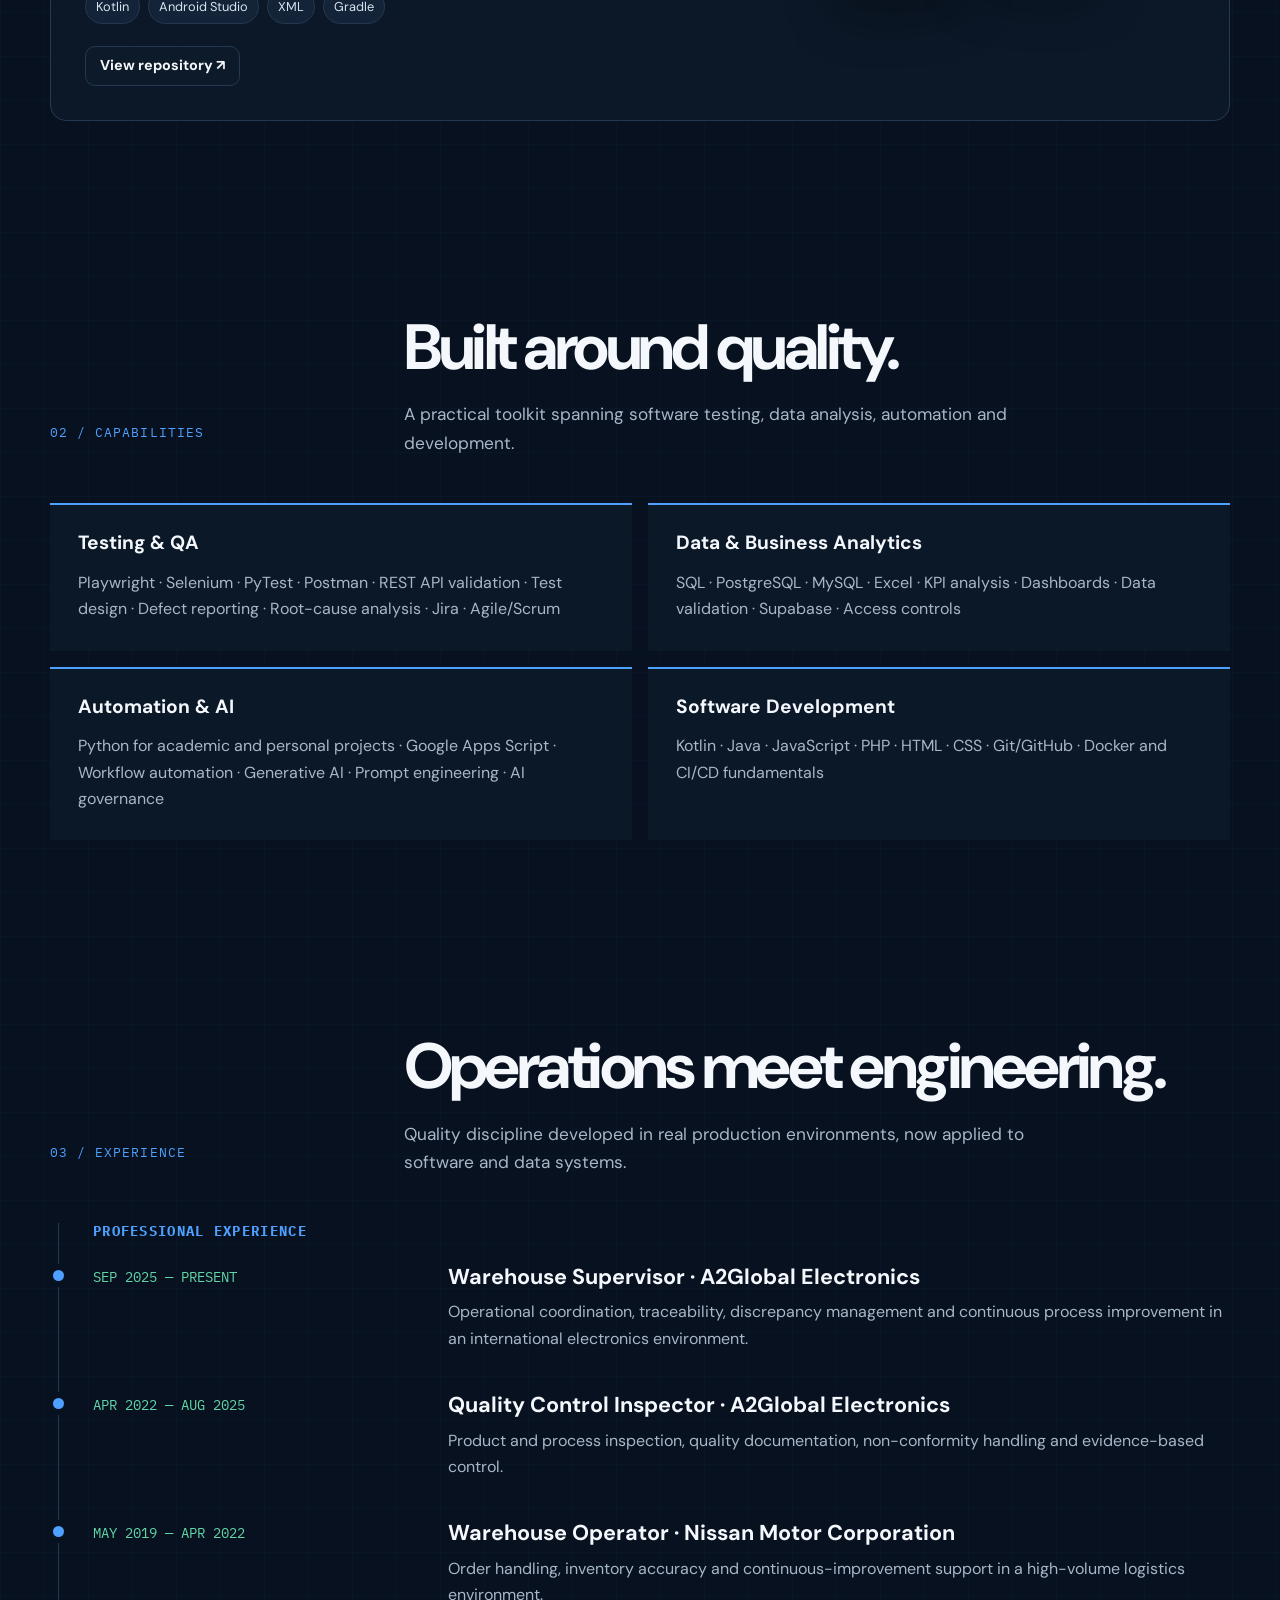
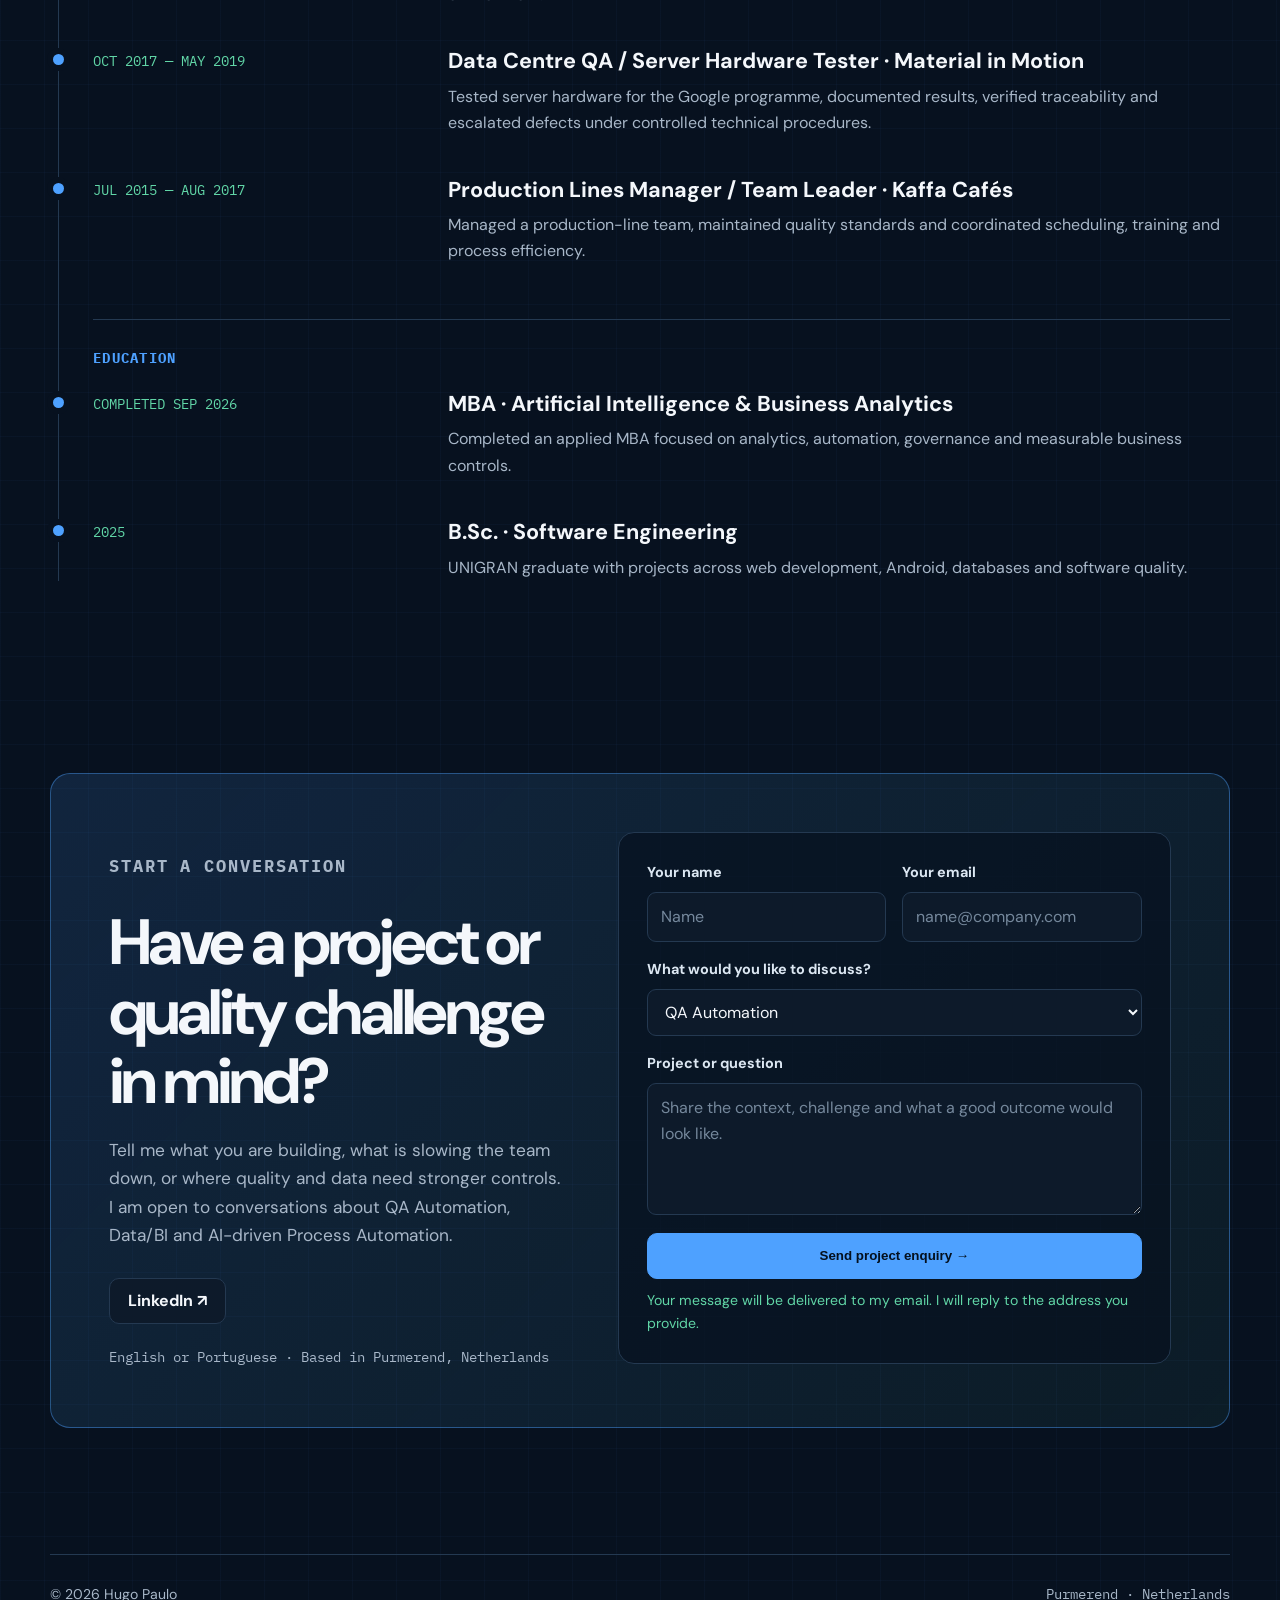
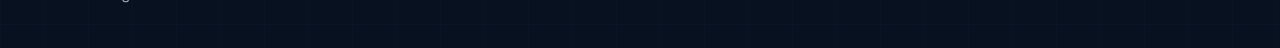
==== commit 8ddd51c8: "Add live QA dashboard and e-commerce demo" ====
--- a/index.html
+++ b/index.html
@@ -341,7 +341,7 @@
               <h3>QA Automation Portfolio</h3>
               <p>A portfolio-grade e-commerce test framework covering login, product search, cart, checkout and REST APIs. It applies the Page Object Model, data-driven negative testing, failure screenshots and automated CI reporting.</p>
               <div class="tags"><span class="tag">Python</span><span class="tag">Selenium</span><span class="tag">PyTest</span><span class="tag">REST API</span><span class="tag">Postman</span><span class="tag">GitHub Actions</span></div>
-              <div class="project-links"><a class="button small" href="https://github.com/HugoManuelPaulo/qa-automation-portfolio" target="_blank" rel="noreferrer">View repository ↗</a></div>
+              <div class="project-links"><a class="button small" href="qa-automation/" target="_blank" rel="noreferrer">Live dashboard ↗</a><a class="button small" href="qa-automation/demo/" target="_blank" rel="noreferrer">Try the demo ↗</a><a class="button small" href="https://github.com/HugoManuelPaulo/qa-automation-portfolio" target="_blank" rel="noreferrer">View repository ↗</a></div>
             </div>
             <div class="project-proof" aria-label="QA Automation project highlights">
               <div class="proof"><strong>20/20</strong><span>Automated scenarios passed</span></div>
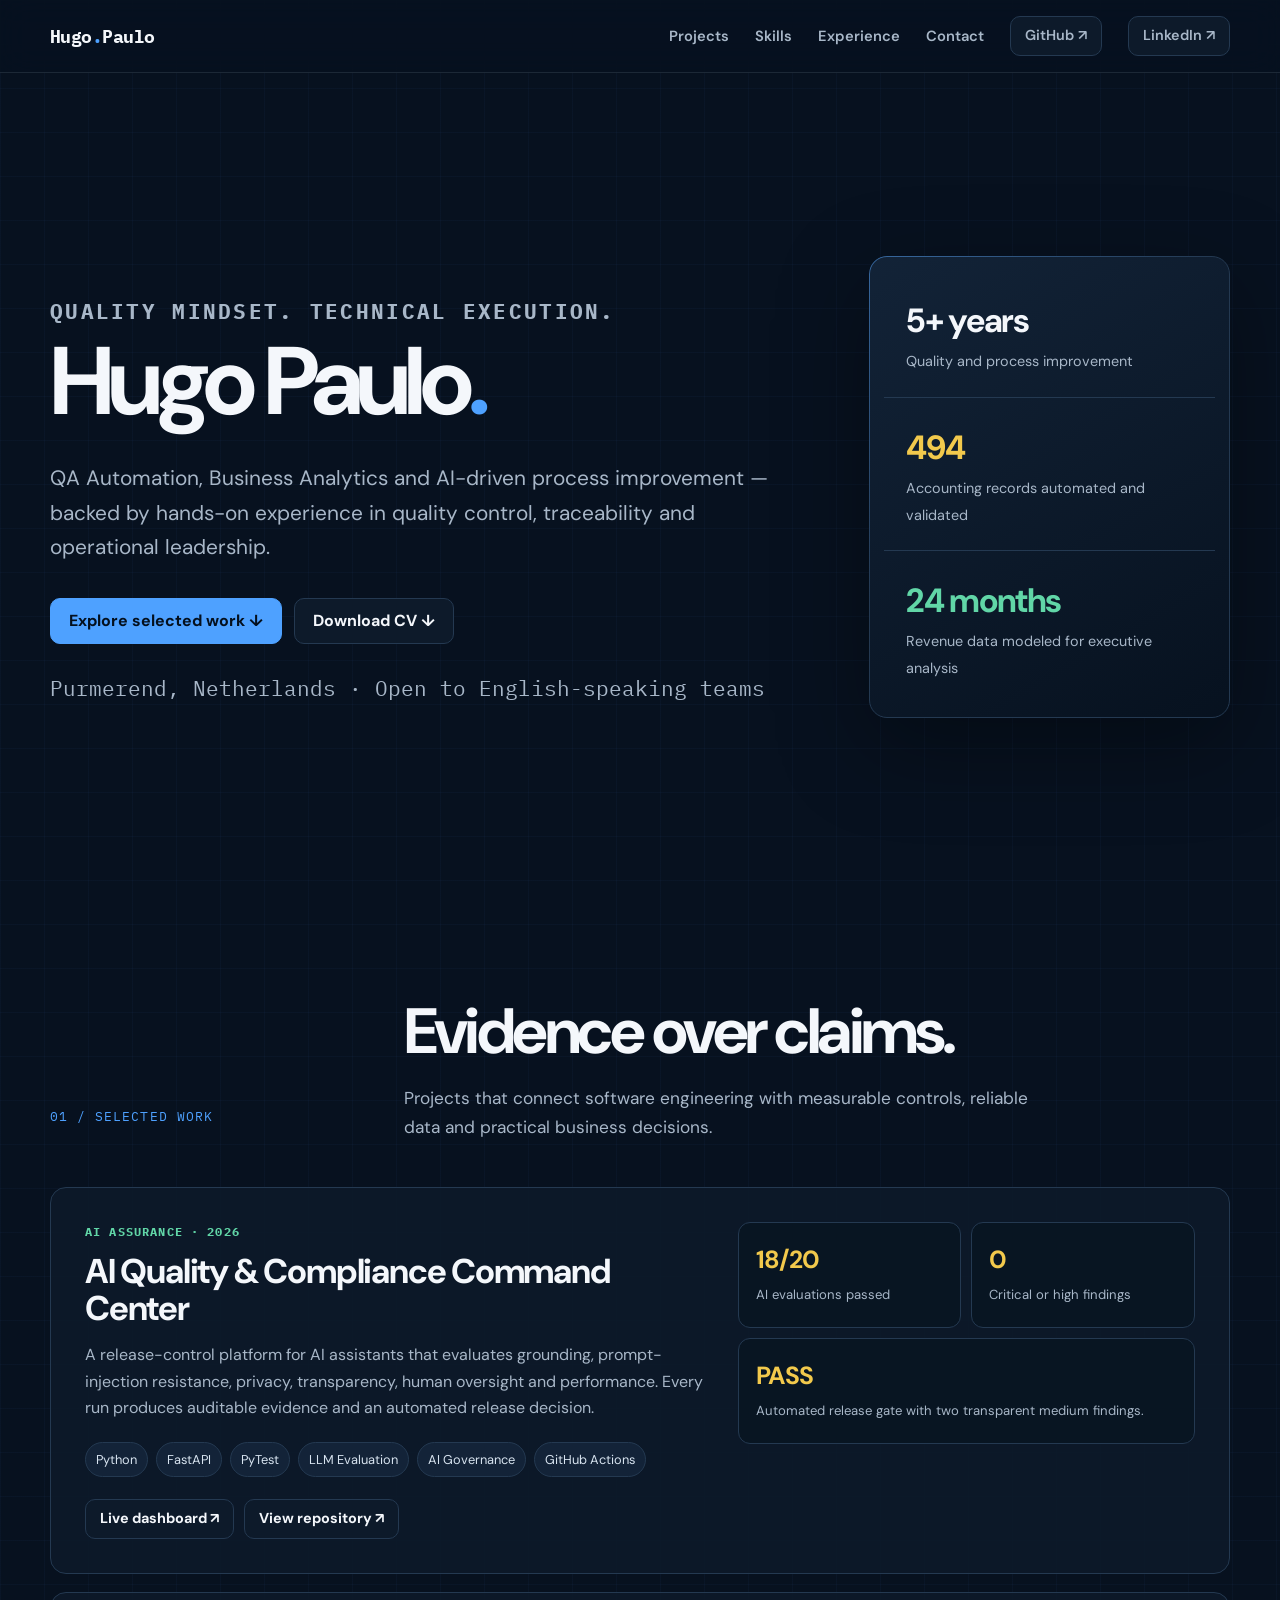
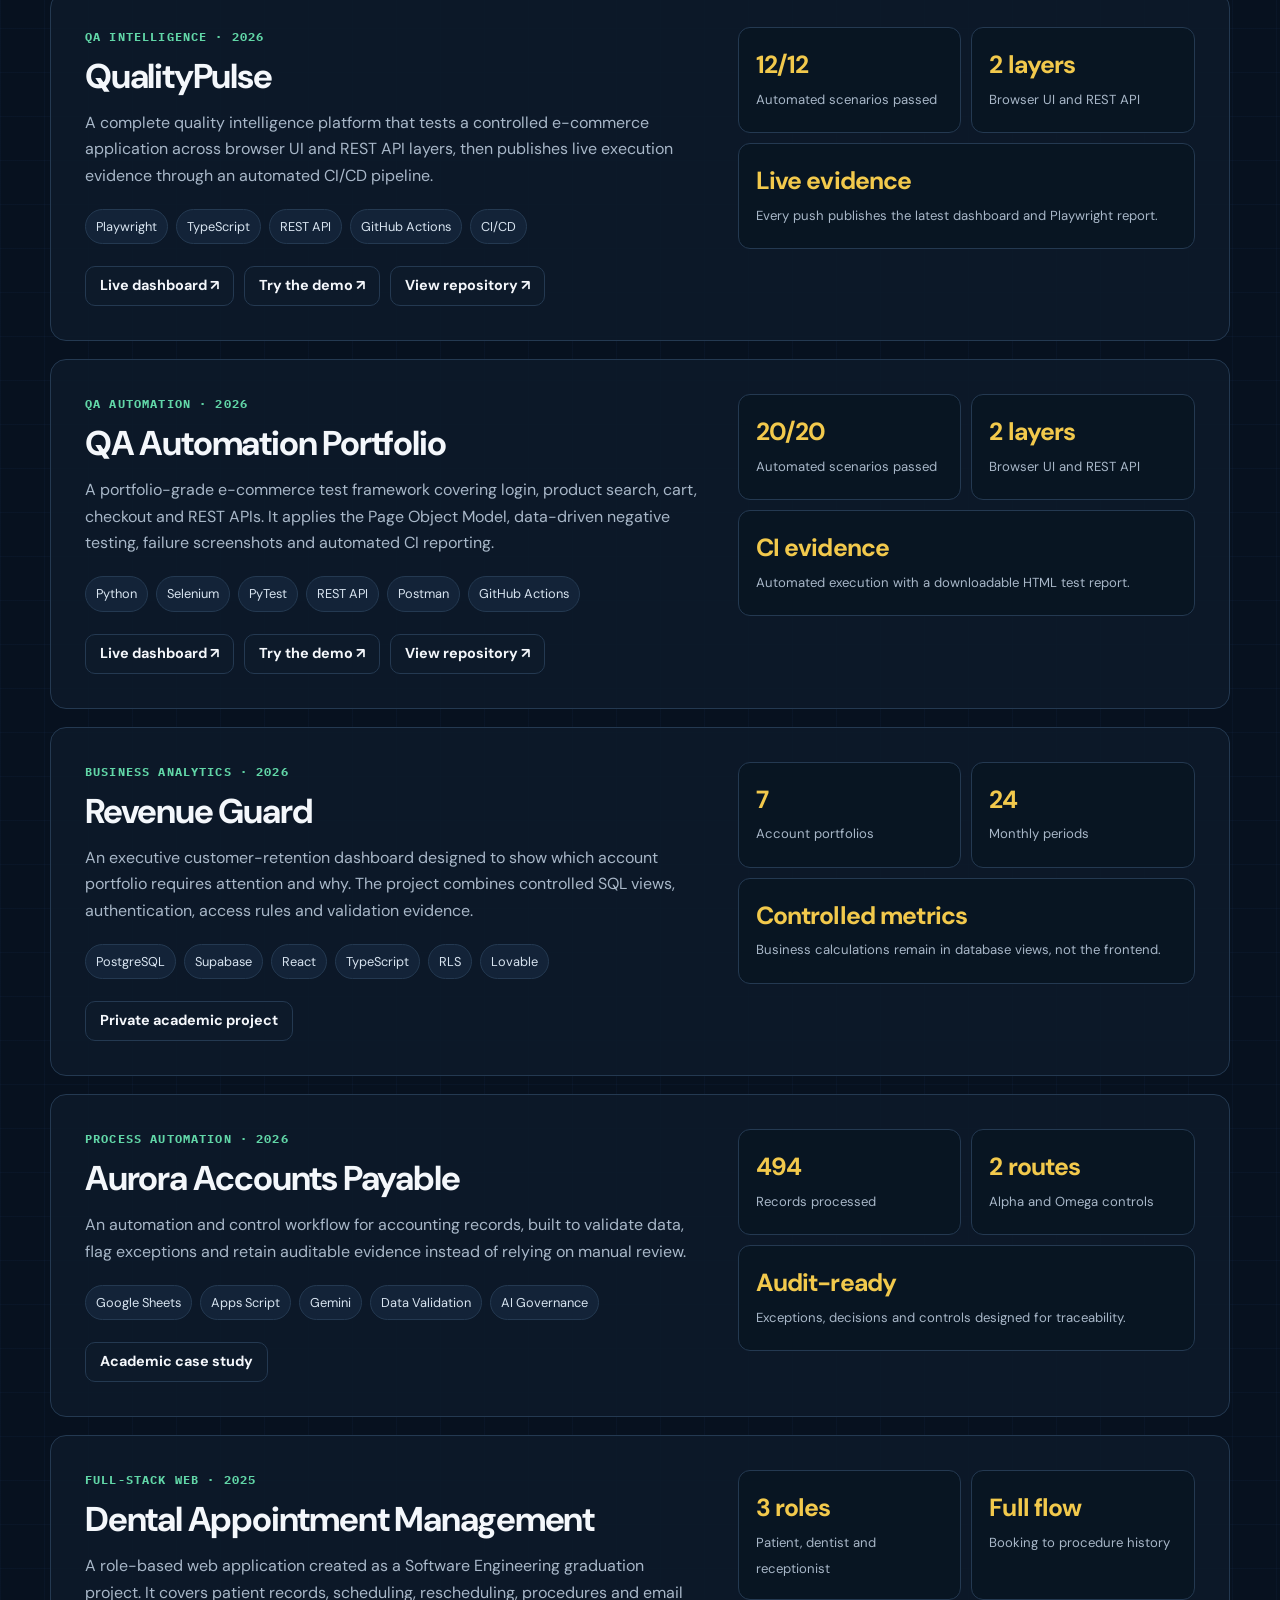
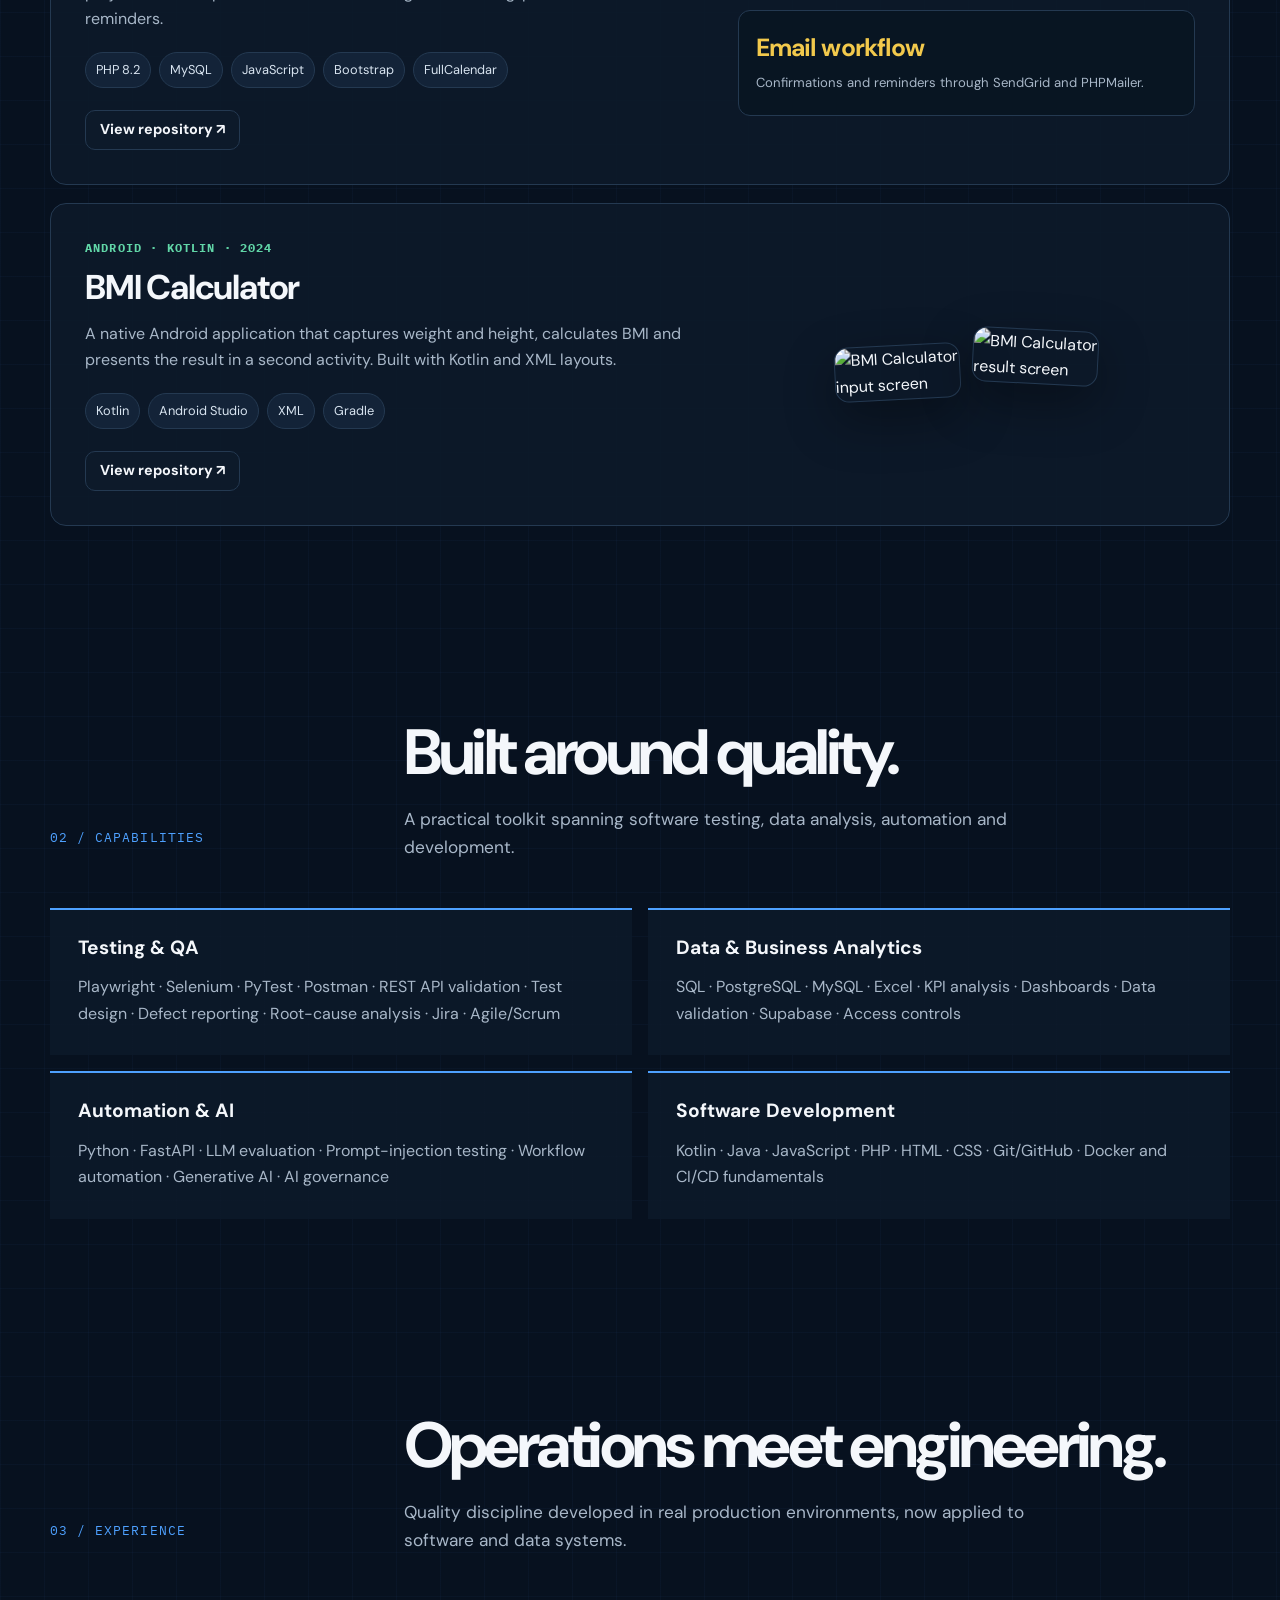
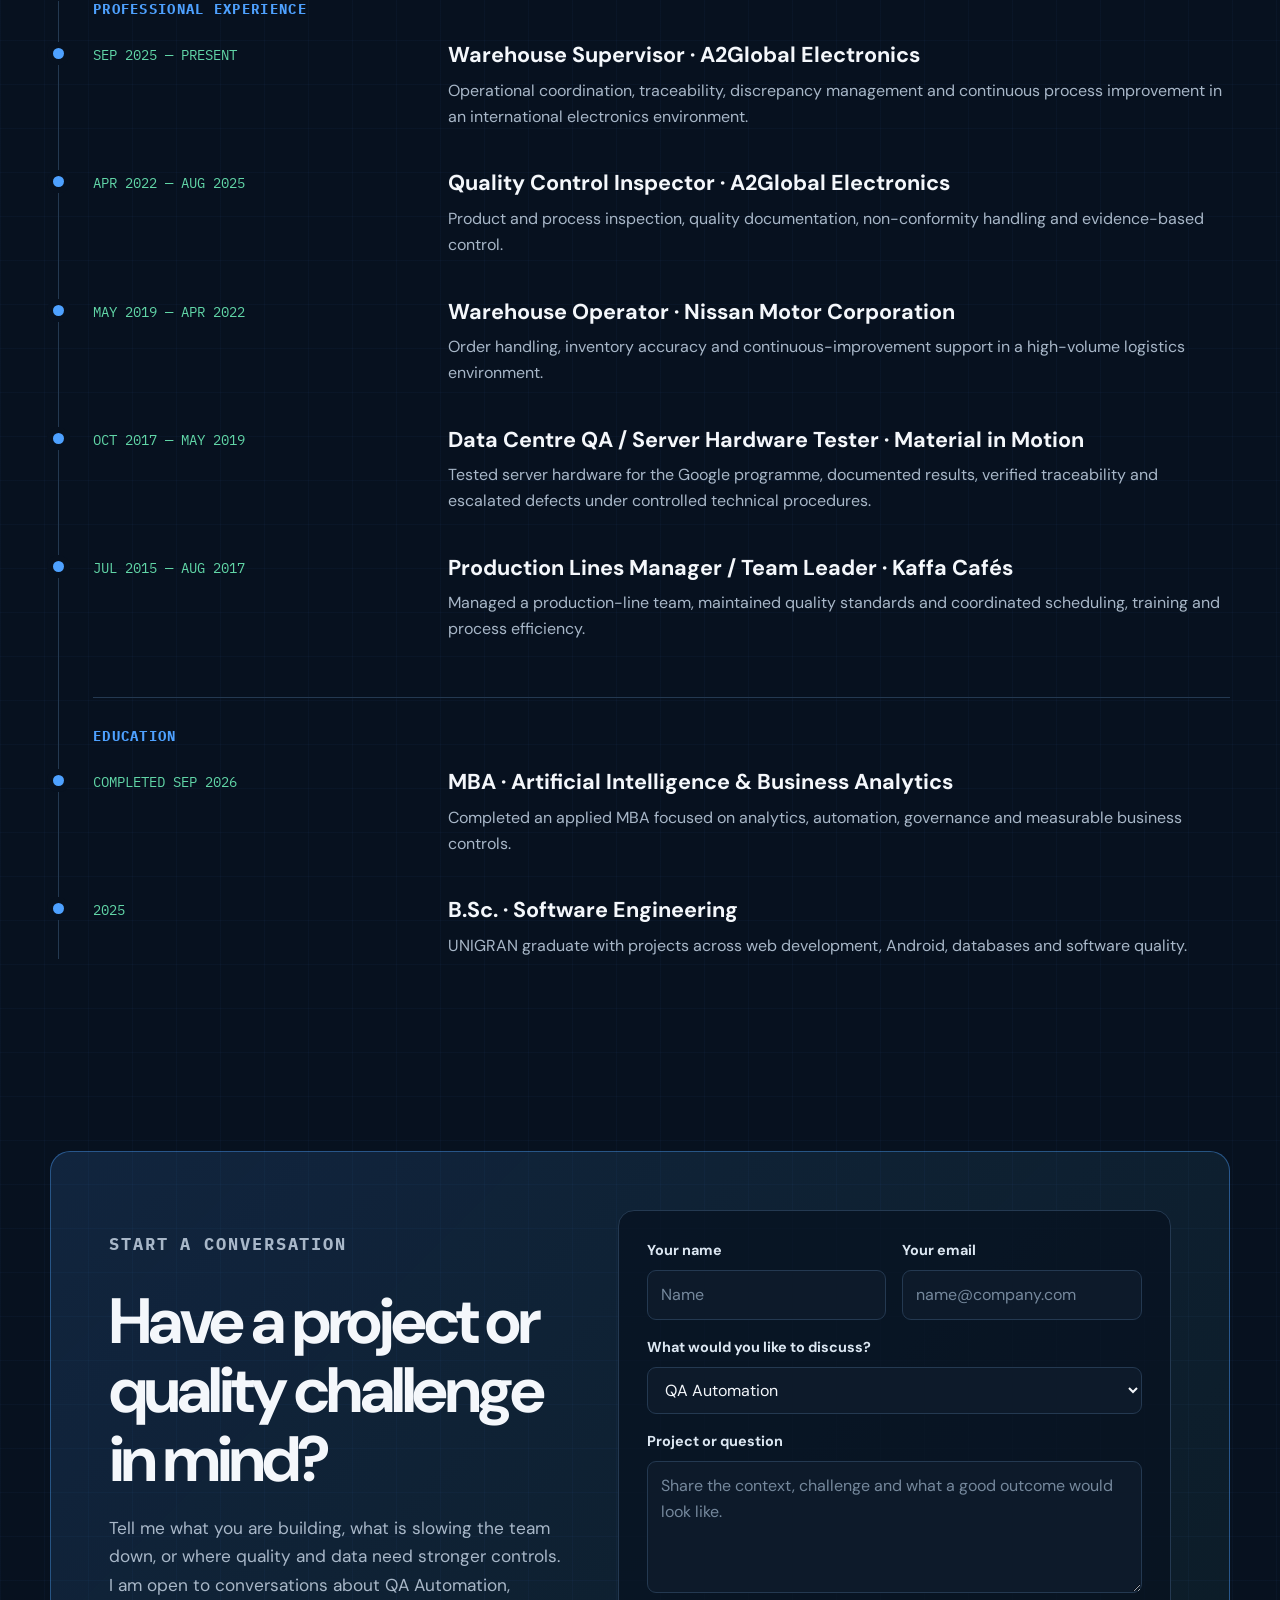
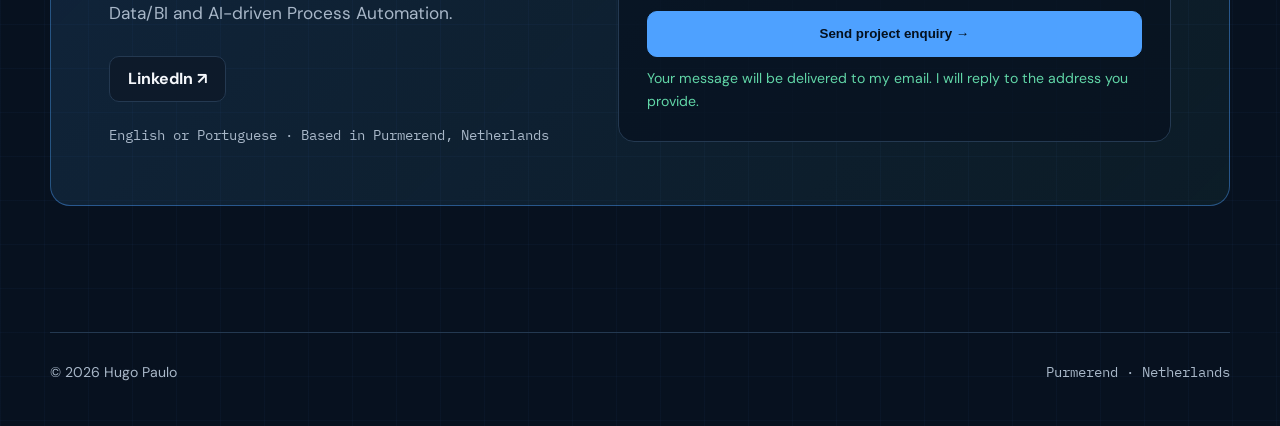
==== commit 2d5fd016: "Feature AI Quality Command Center in portfolio" ====
--- a/index.html
+++ b/index.html
@@ -318,6 +318,24 @@
         <div class="projects">
           <article class="project">
             <div>
+              <div class="project-label mono">AI Assurance · 2026</div>
+              <h3>AI Quality &amp; Compliance Command Center</h3>
+              <p>A release-control platform for AI assistants that evaluates grounding, prompt-injection resistance, privacy, transparency, human oversight and performance. Every run produces auditable evidence and an automated release decision.</p>
+              <div class="tags"><span class="tag">Python</span><span class="tag">FastAPI</span><span class="tag">PyTest</span><span class="tag">LLM Evaluation</span><span class="tag">AI Governance</span><span class="tag">GitHub Actions</span></div>
+              <div class="project-links">
+                <a class="button small" href="ai-quality-command-center/" target="_blank" rel="noreferrer">Live dashboard ↗</a>
+                <a class="button small" href="https://github.com/HugoManuelPaulo/ai-quality-command-center" target="_blank" rel="noreferrer">View repository ↗</a>
+              </div>
+            </div>
+            <div class="project-proof" aria-label="AI Quality and Compliance project highlights">
+              <div class="proof"><strong>18/20</strong><span>AI evaluations passed</span></div>
+              <div class="proof"><strong>0</strong><span>Critical or high findings</span></div>
+              <div class="proof wide"><strong>PASS</strong><span>Automated release gate with two transparent medium findings.</span></div>
+            </div>
+          </article>
+
+          <article class="project">
+            <div>
               <div class="project-label mono">QA Intelligence · 2026</div>
               <h3>QualityPulse</h3>
               <p>A complete quality intelligence platform that tests a controlled e-commerce application across browser UI and REST API layers, then publishes live execution evidence through an automated CI/CD pipeline.</p>
@@ -421,7 +439,7 @@
         <div class="skills-grid">
           <article class="skill-card"><h3>Testing & QA</h3><p>Playwright · Selenium · PyTest · Postman · REST API validation · Test design · Defect reporting · Root-cause analysis · Jira · Agile/Scrum</p></article>
           <article class="skill-card"><h3>Data & Business Analytics</h3><p>SQL · PostgreSQL · MySQL · Excel · KPI analysis · Dashboards · Data validation · Supabase · Access controls</p></article>
-          <article class="skill-card"><h3>Automation & AI</h3><p>Python for academic and personal projects · Google Apps Script · Workflow automation · Generative AI · Prompt engineering · AI governance</p></article>
+          <article class="skill-card"><h3>Automation & AI</h3><p>Python · FastAPI · LLM evaluation · Prompt-injection testing · Workflow automation · Generative AI · AI governance</p></article>
           <article class="skill-card"><h3>Software Development</h3><p>Kotlin · Java · JavaScript · PHP · HTML · CSS · Git/GitHub · Docker and CI/CD fundamentals</p></article>
         </div>
       </div>
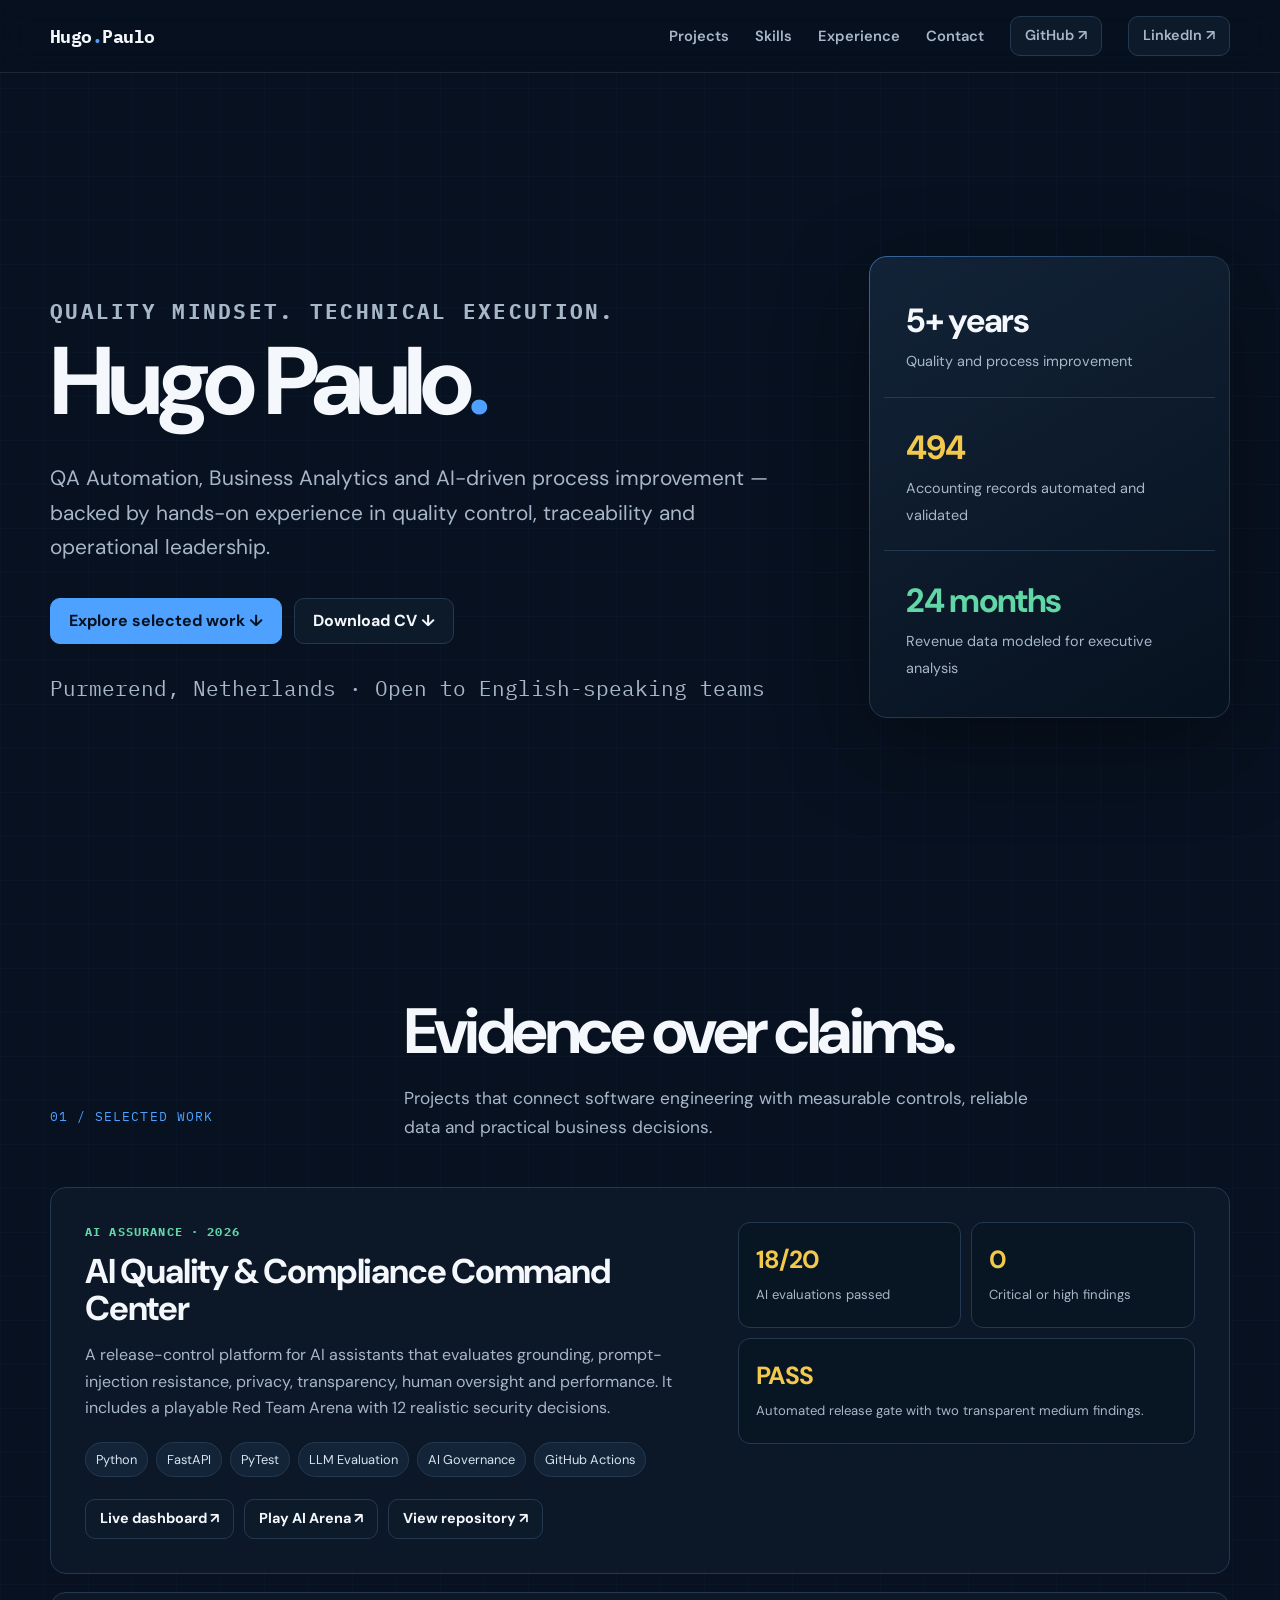
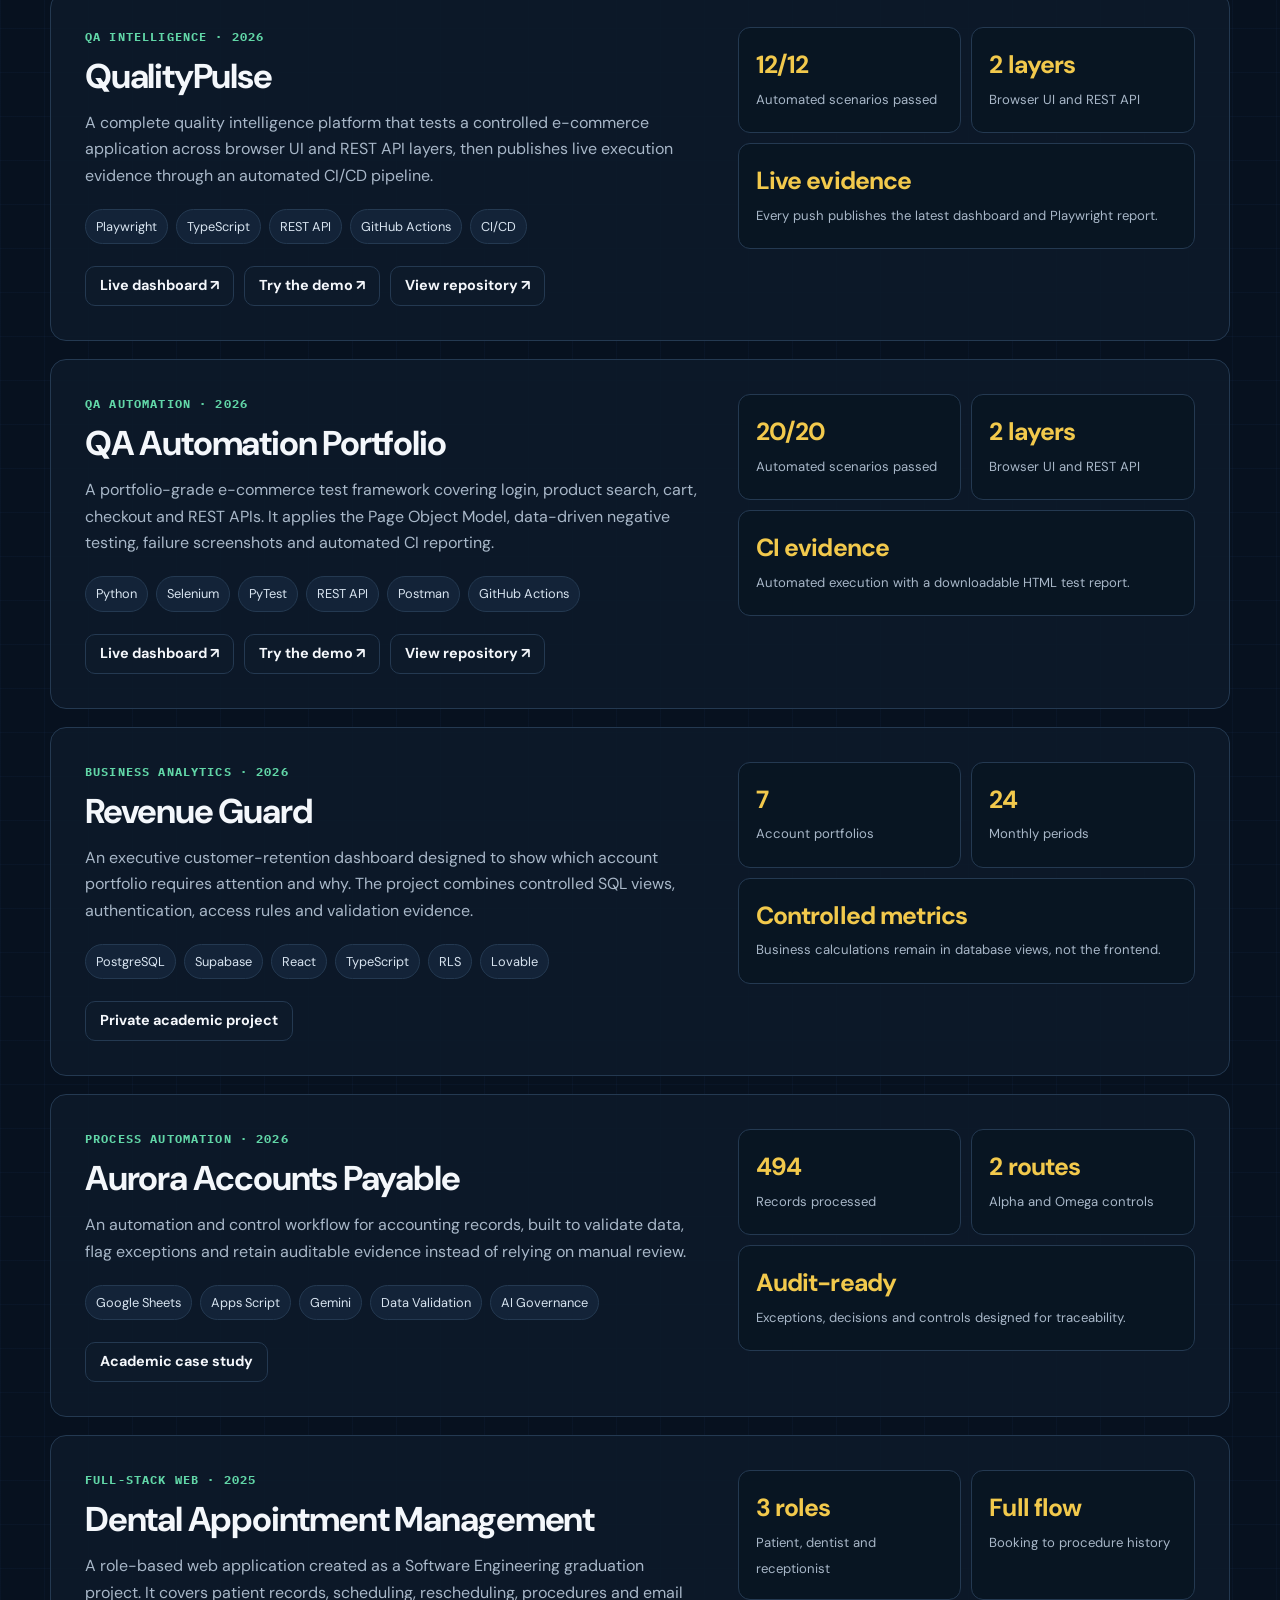
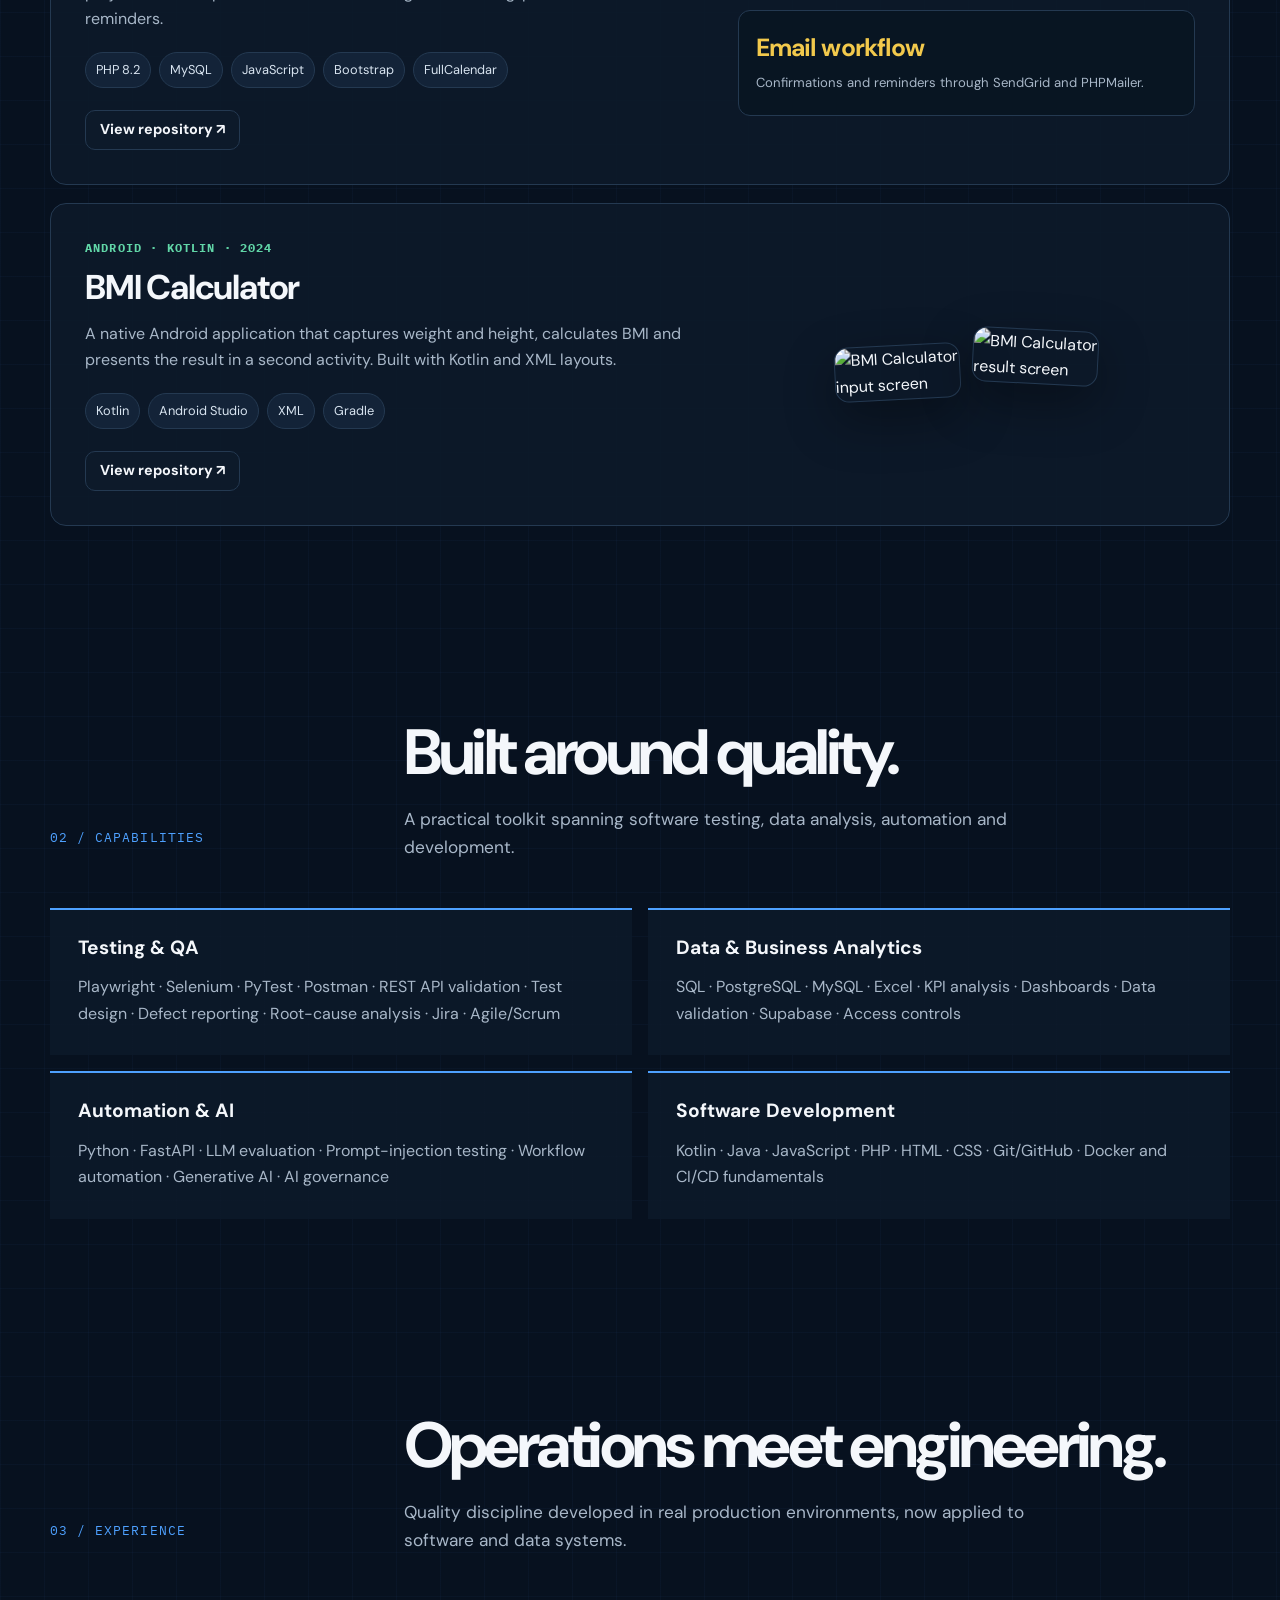
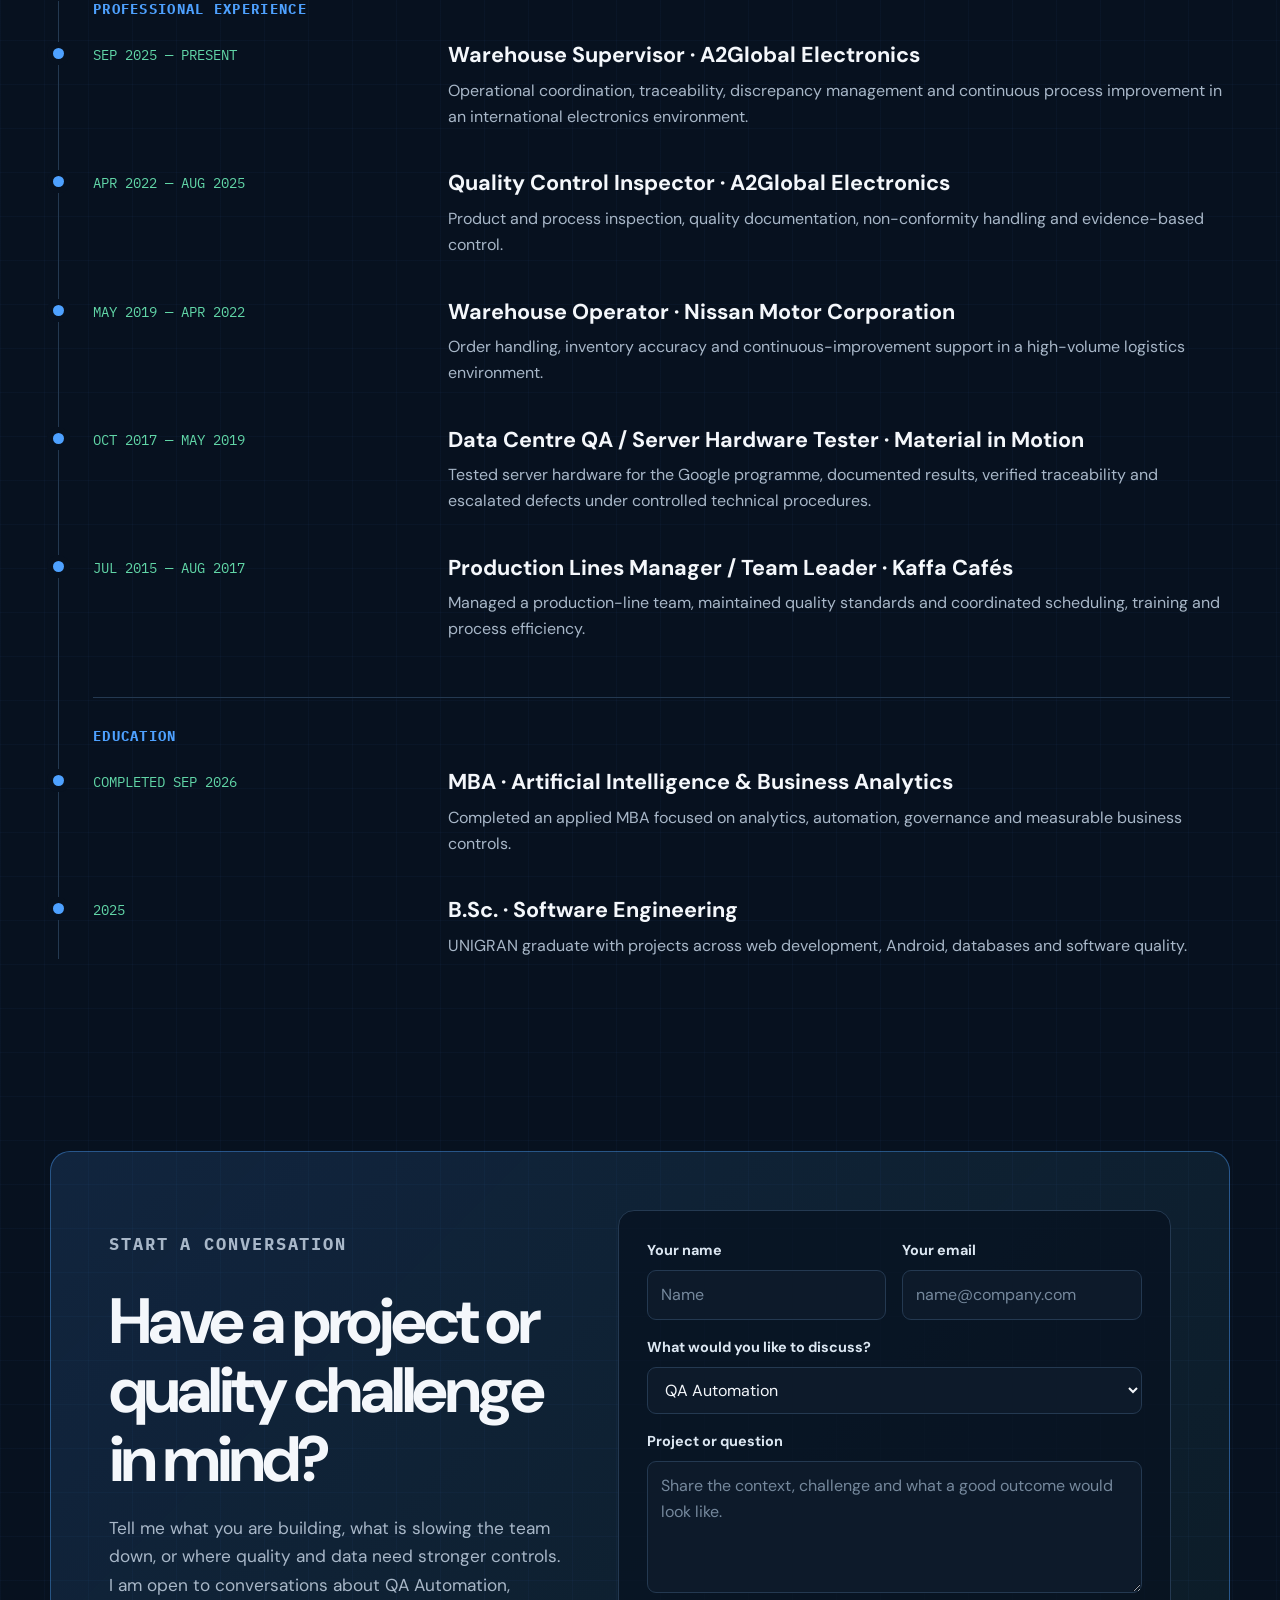
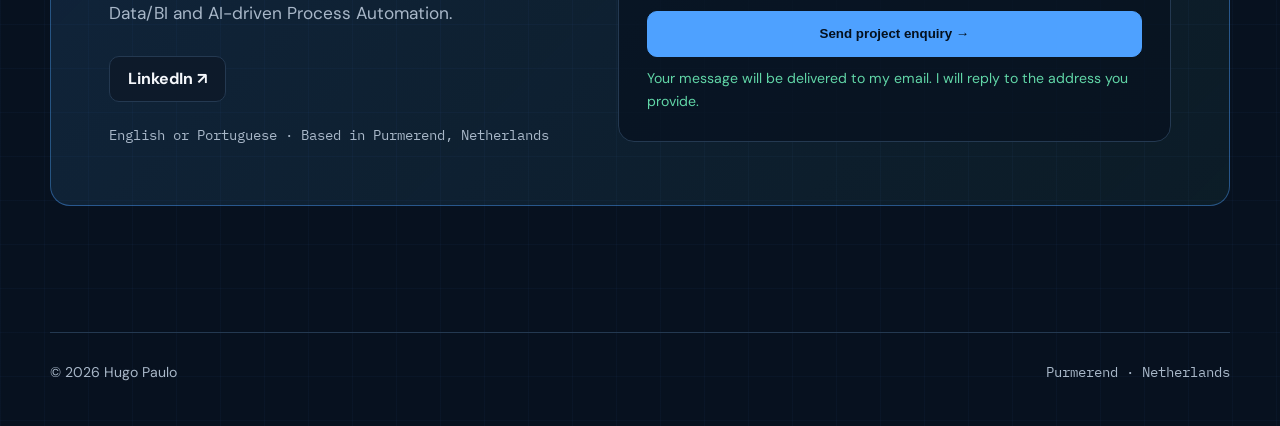
==== commit 43370b98: "Feature playable AI Red Team Arena" ====
--- a/index.html
+++ b/index.html
@@ -320,10 +320,11 @@
             <div>
               <div class="project-label mono">AI Assurance · 2026</div>
               <h3>AI Quality &amp; Compliance Command Center</h3>
-              <p>A release-control platform for AI assistants that evaluates grounding, prompt-injection resistance, privacy, transparency, human oversight and performance. Every run produces auditable evidence and an automated release decision.</p>
+              <p>A release-control platform for AI assistants that evaluates grounding, prompt-injection resistance, privacy, transparency, human oversight and performance. It includes a playable Red Team Arena with 12 realistic security decisions.</p>
               <div class="tags"><span class="tag">Python</span><span class="tag">FastAPI</span><span class="tag">PyTest</span><span class="tag">LLM Evaluation</span><span class="tag">AI Governance</span><span class="tag">GitHub Actions</span></div>
               <div class="project-links">
                 <a class="button small" href="ai-quality-command-center/" target="_blank" rel="noreferrer">Live dashboard ↗</a>
+                <a class="button small" href="ai-quality-command-center/arena.html" target="_blank" rel="noreferrer">Play AI Arena ↗</a>
                 <a class="button small" href="https://github.com/HugoManuelPaulo/ai-quality-command-center" target="_blank" rel="noreferrer">View repository ↗</a>
               </div>
             </div>
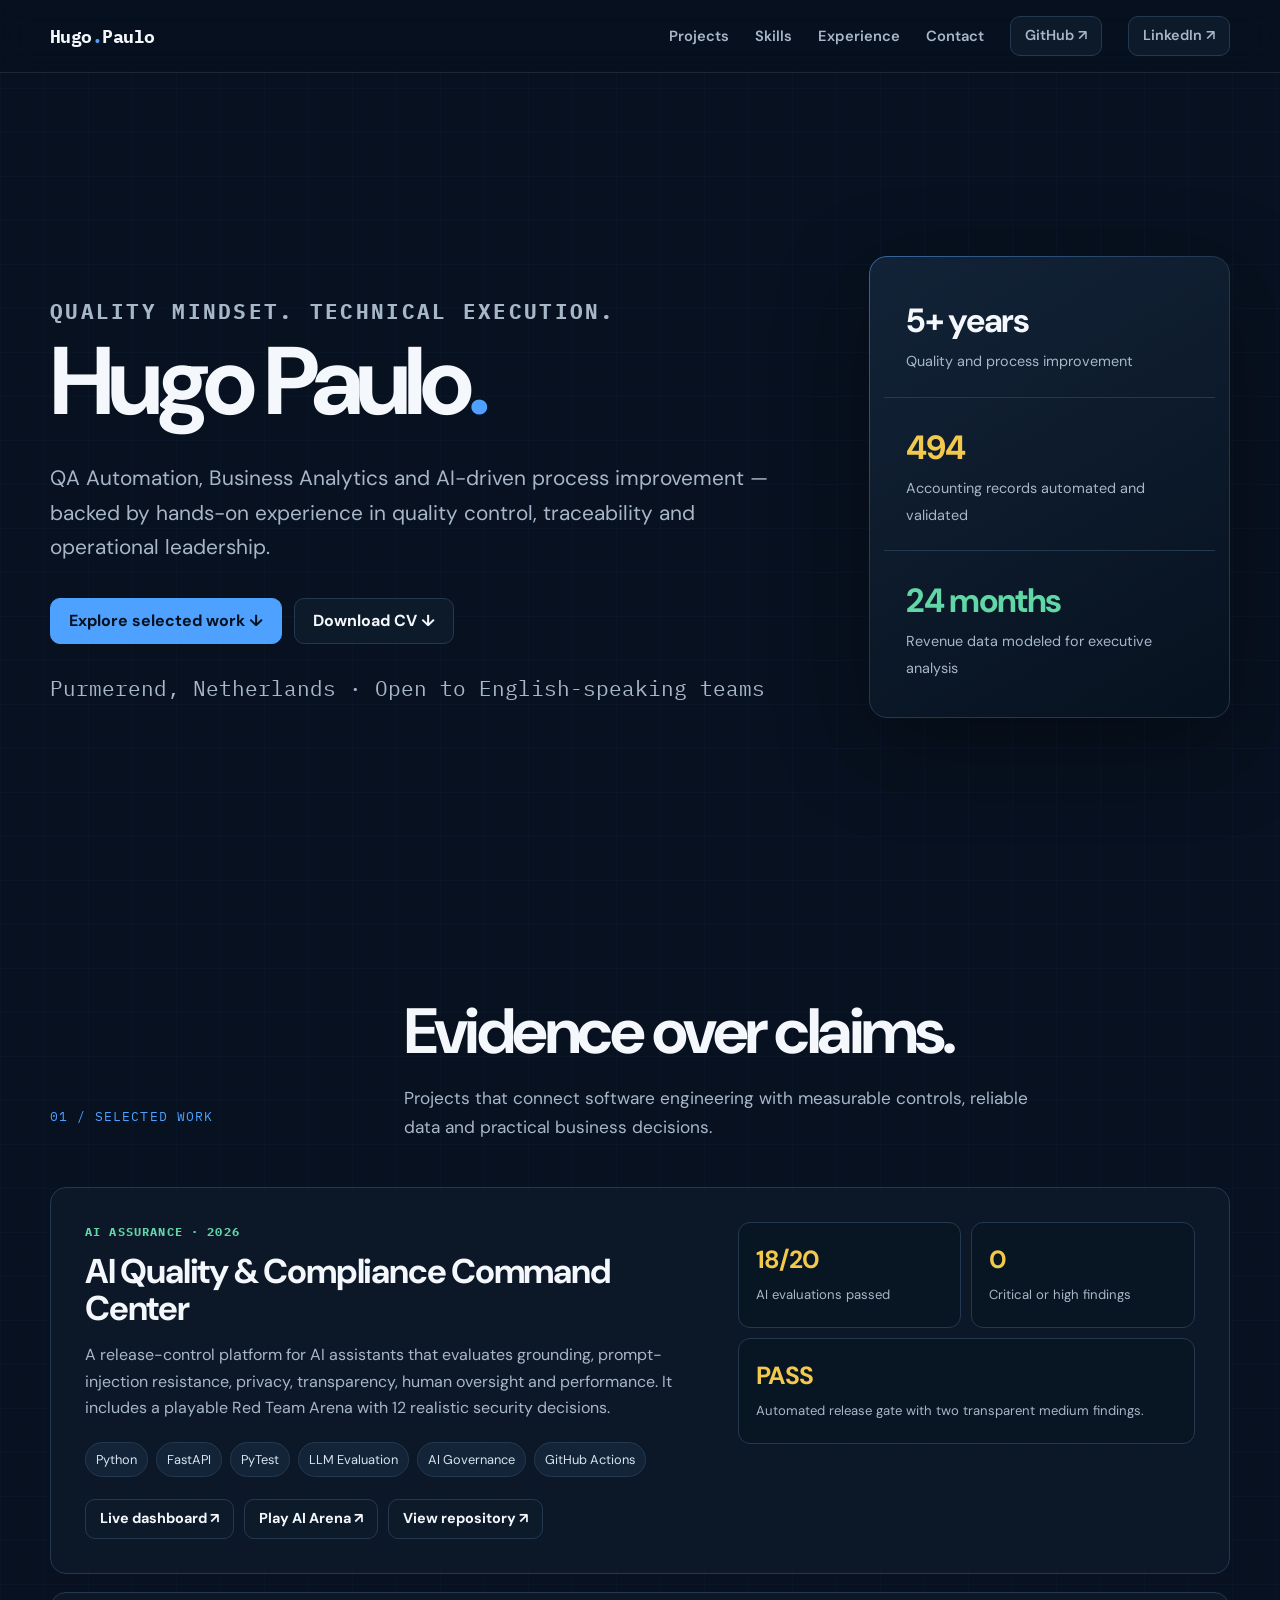
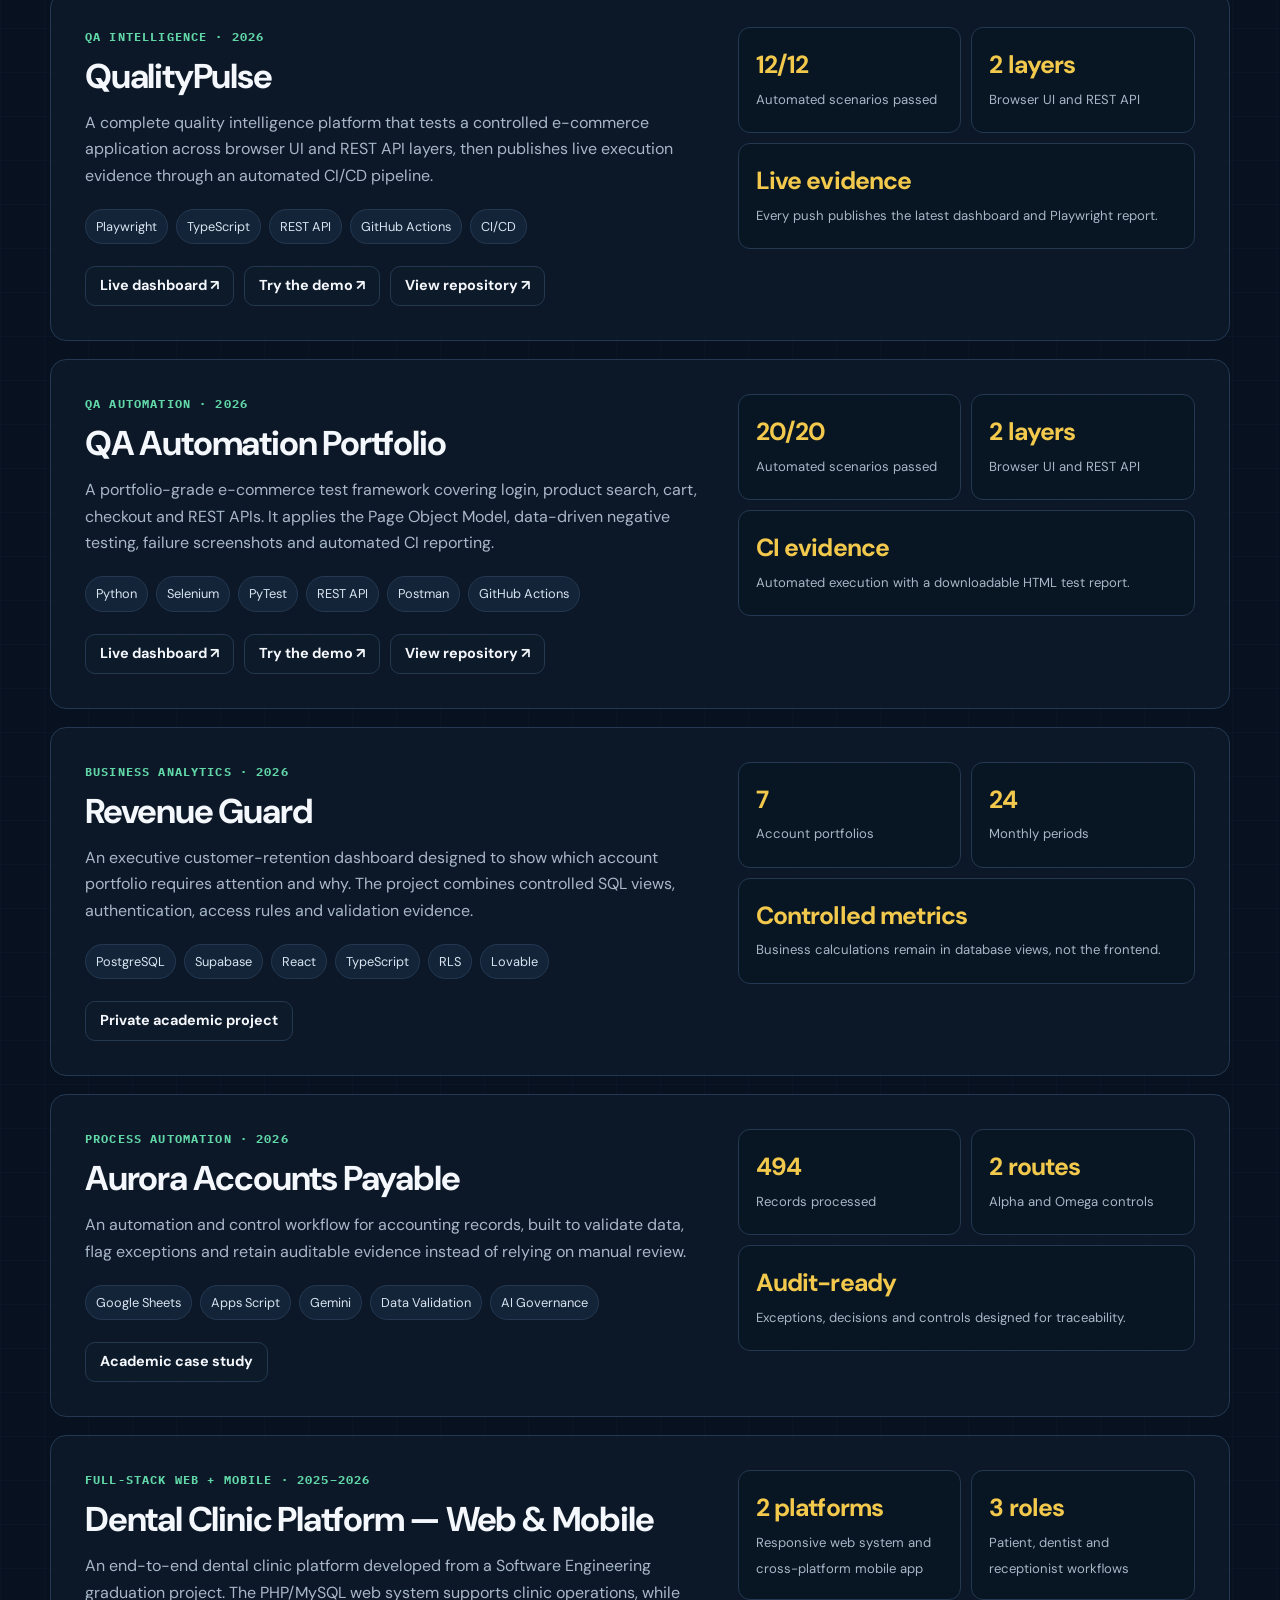
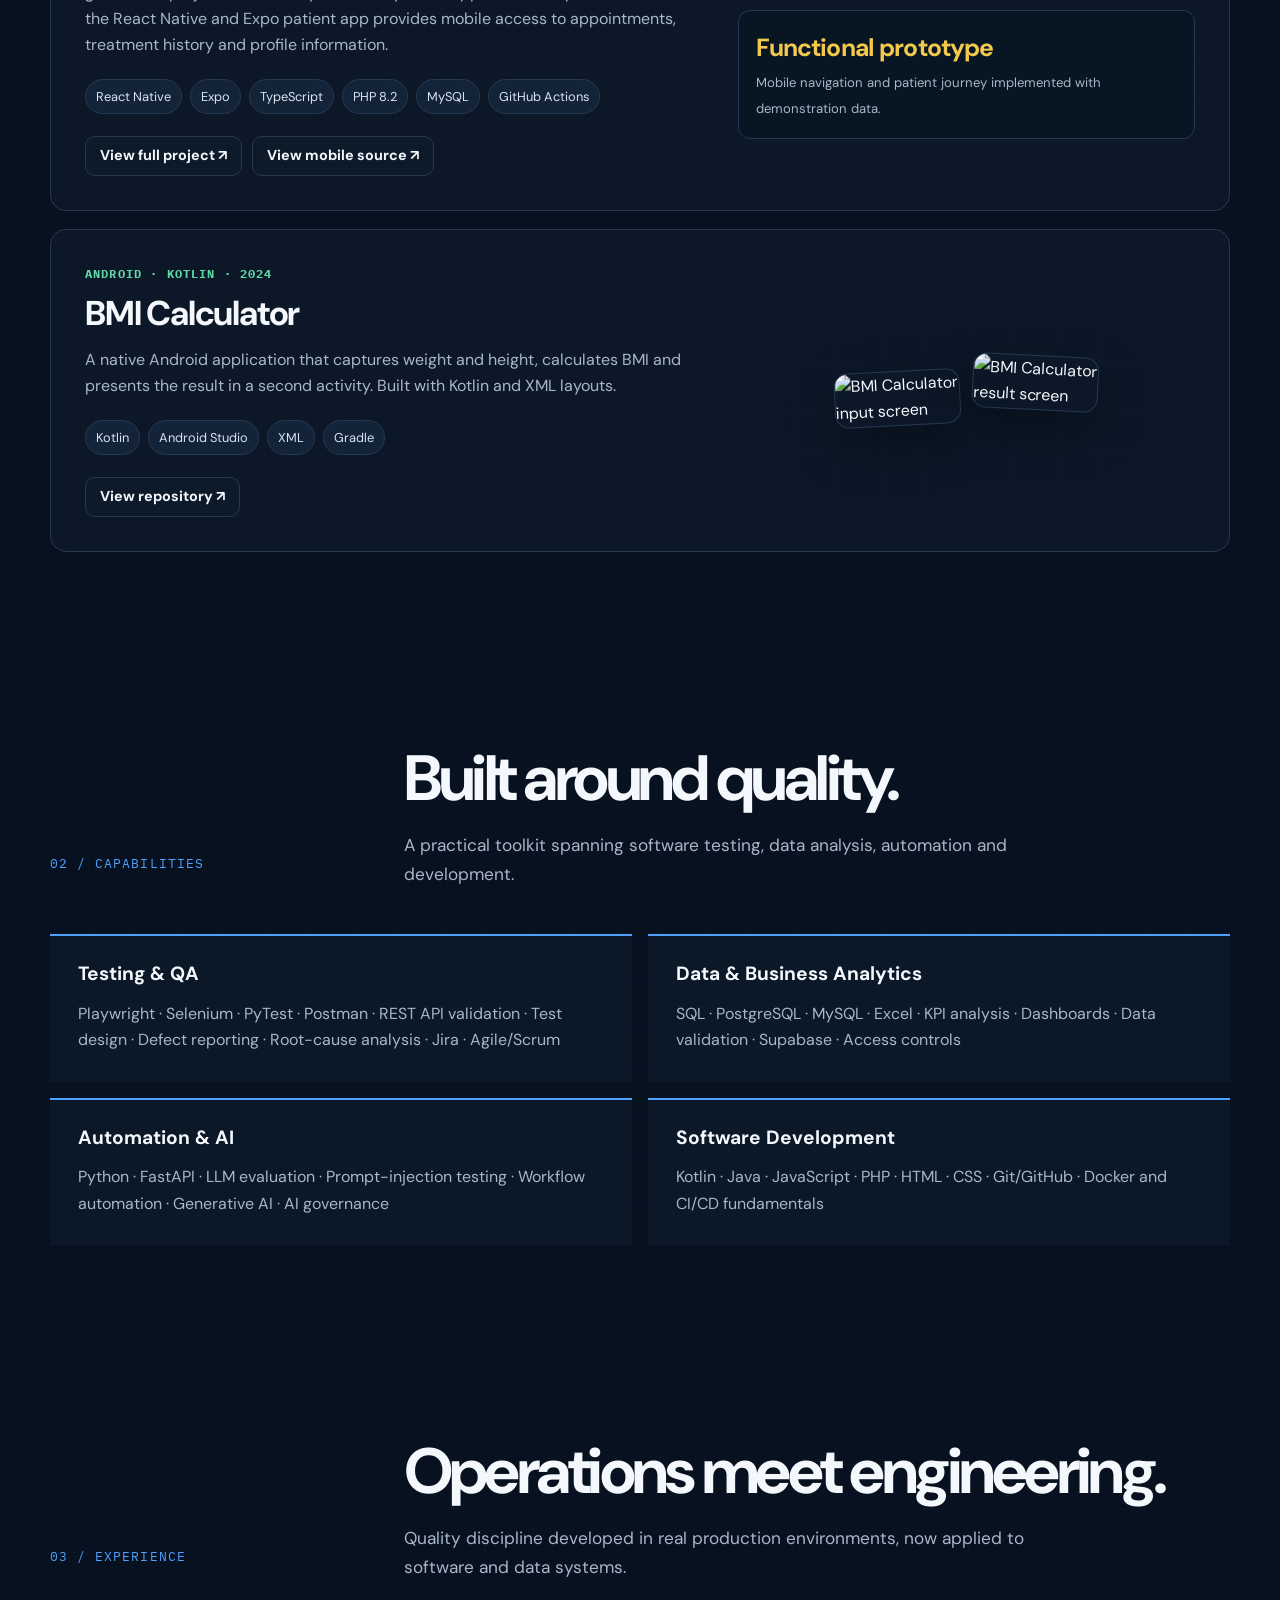
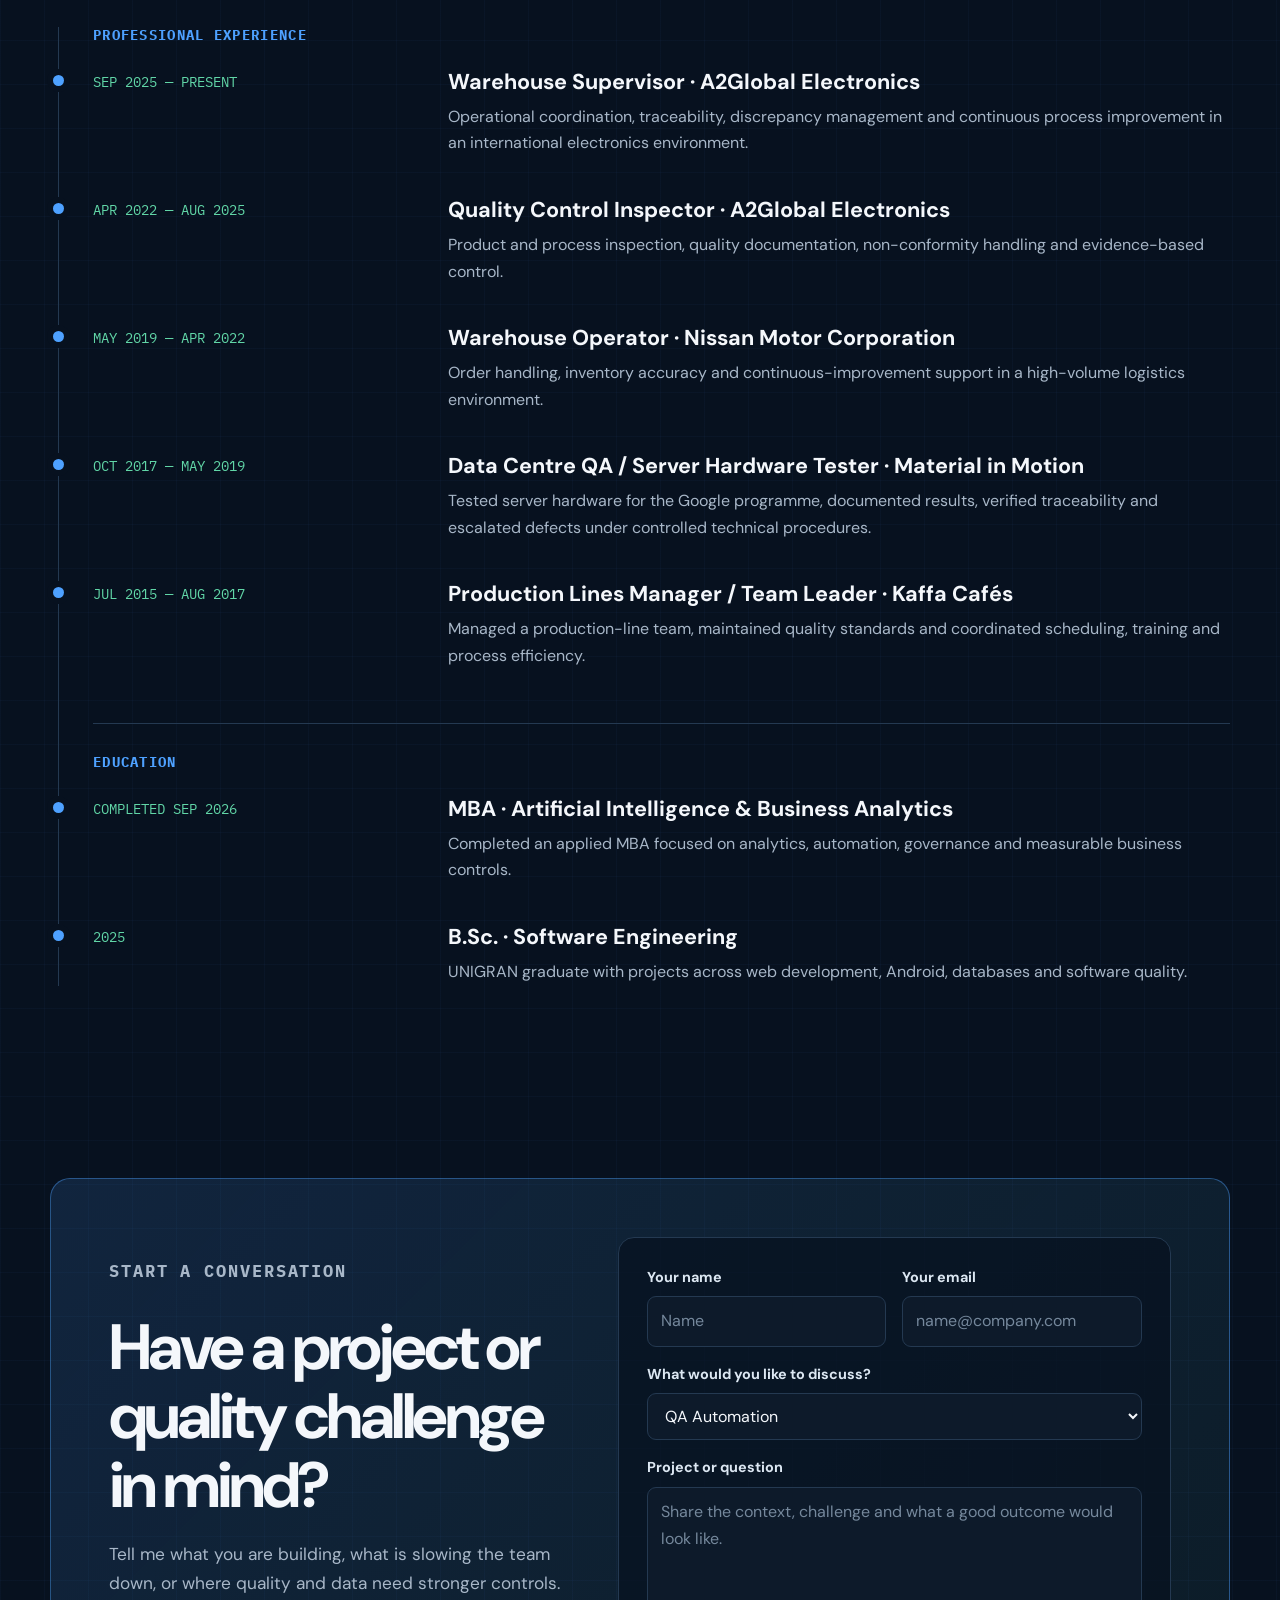
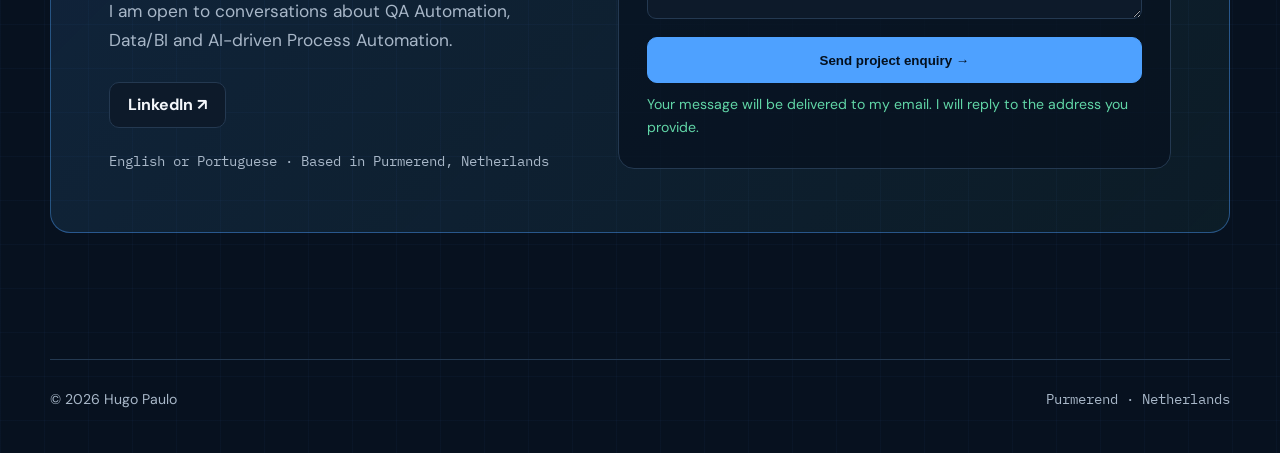
==== commit e3bbc695: "Add dental mobile app to portfolio" ====
--- a/index.html
+++ b/index.html
@@ -401,16 +401,16 @@
 
           <article class="project">
             <div>
-              <div class="project-label mono">Full-stack Web · 2025</div>
-              <h3>Dental Appointment Management</h3>
-              <p>A role-based web application created as a Software Engineering graduation project. It covers patient records, scheduling, rescheduling, procedures and email reminders.</p>
-              <div class="tags"><span class="tag">PHP 8.2</span><span class="tag">MySQL</span><span class="tag">JavaScript</span><span class="tag">Bootstrap</span><span class="tag">FullCalendar</span></div>
-              <div class="project-links"><a class="button small" href="https://github.com/HugoManuelPaulo/clinica-oral-care" target="_blank" rel="noreferrer">View repository ↗</a></div>
-            </div>
-            <div class="project-proof" aria-label="Dental project capabilities">
-              <div class="proof"><strong>3 roles</strong><span>Patient, dentist and receptionist</span></div>
-              <div class="proof"><strong>Full flow</strong><span>Booking to procedure history</span></div>
-              <div class="proof wide"><strong>Email workflow</strong><span>Confirmations and reminders through SendGrid and PHPMailer.</span></div>
+              <div class="project-label mono">Full-stack Web + Mobile · 2025–2026</div>
+              <h3>Dental Clinic Platform — Web &amp; Mobile</h3>
+              <p>An end-to-end dental clinic platform developed from a Software Engineering graduation project. The PHP/MySQL web system supports clinic operations, while the React Native and Expo patient app provides mobile access to appointments, treatment history and profile information.</p>
+              <div class="tags"><span class="tag">React Native</span><span class="tag">Expo</span><span class="tag">TypeScript</span><span class="tag">PHP 8.2</span><span class="tag">MySQL</span><span class="tag">GitHub Actions</span></div>
+              <div class="project-links"><a class="button small" href="https://github.com/HugoManuelPaulo/clinica-oral-care" target="_blank" rel="noreferrer">View full project ↗</a><a class="button small" href="https://github.com/HugoManuelPaulo/clinica-oral-care/tree/main/mobile-app" target="_blank" rel="noreferrer">View mobile source ↗</a></div>
+            </div>
+            <div class="project-proof" aria-label="Dental web and mobile project capabilities">
+              <div class="proof"><strong>2 platforms</strong><span>Responsive web system and cross-platform mobile app</span></div>
+              <div class="proof"><strong>3 roles</strong><span>Patient, dentist and receptionist workflows</span></div>
+              <div class="proof wide"><strong>Functional prototype</strong><span>Mobile navigation and patient journey implemented with demonstration data.</span></div>
             </div>
           </article>
 
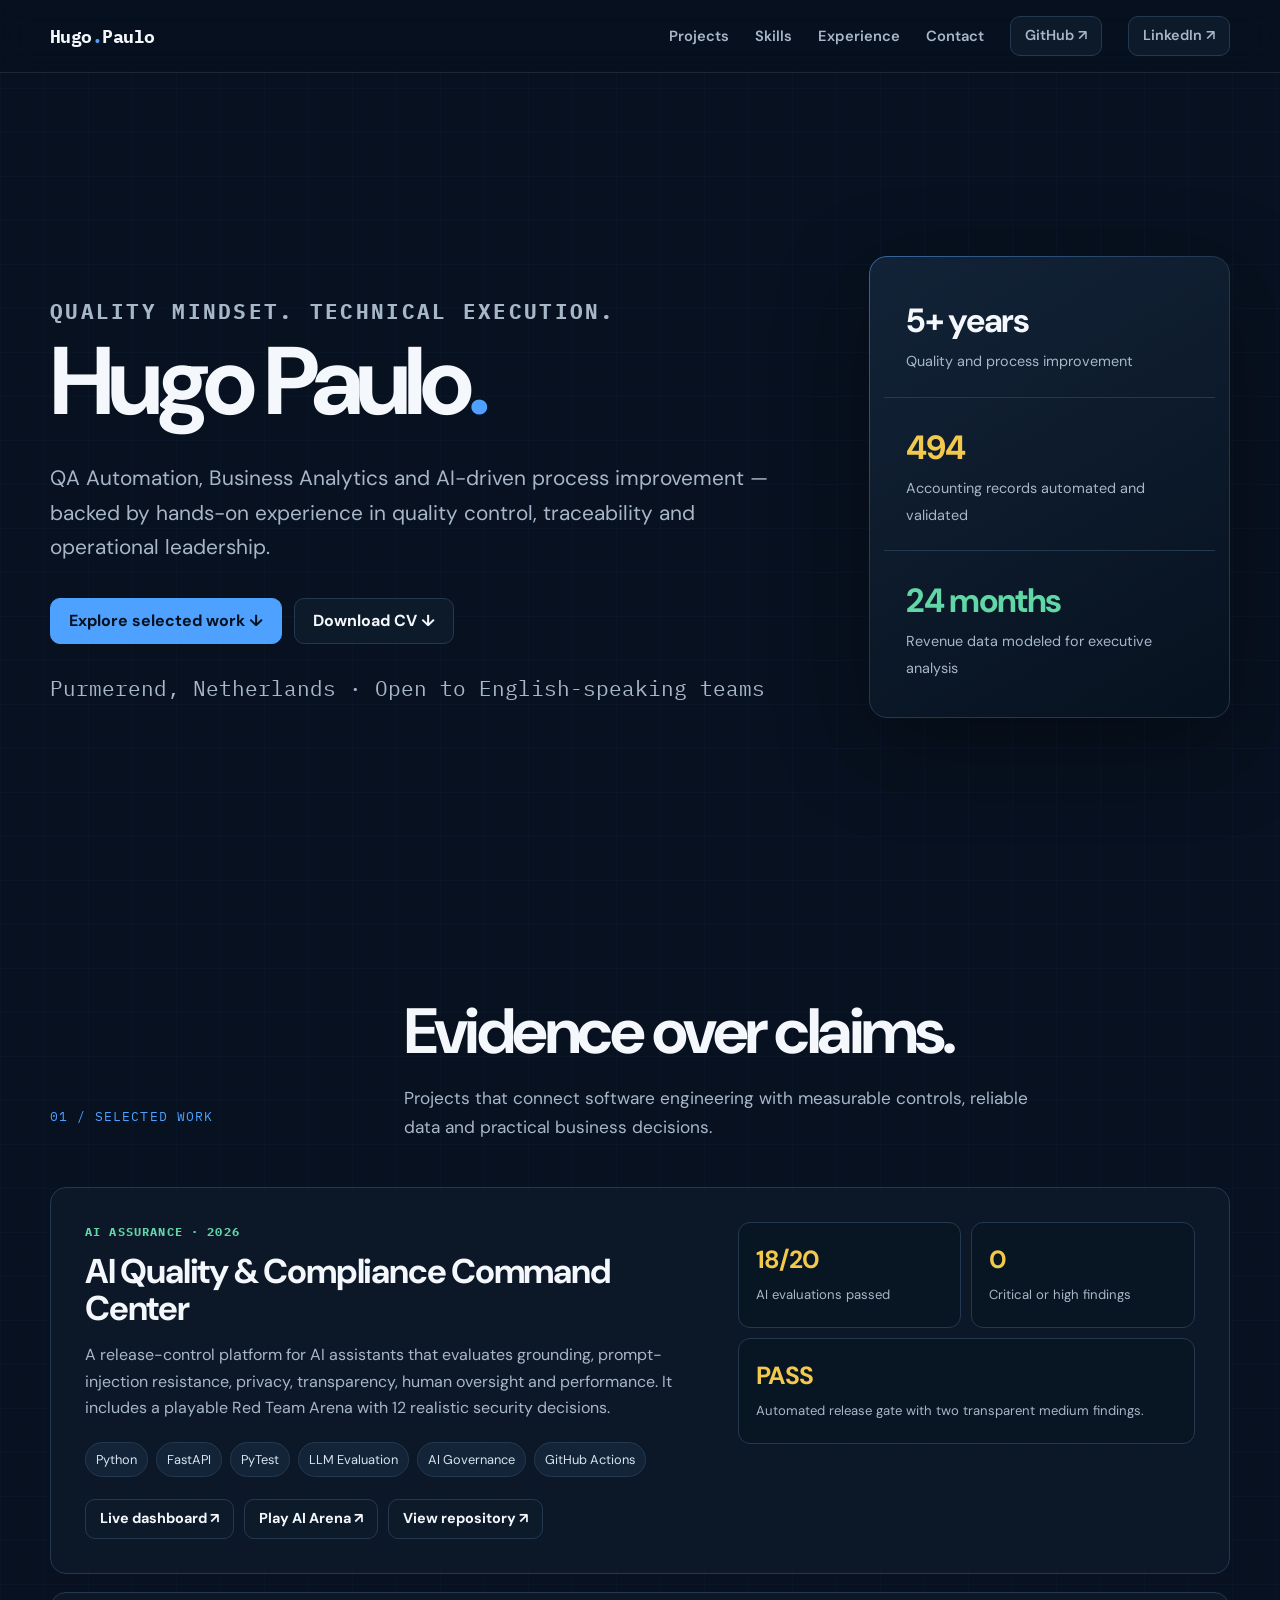
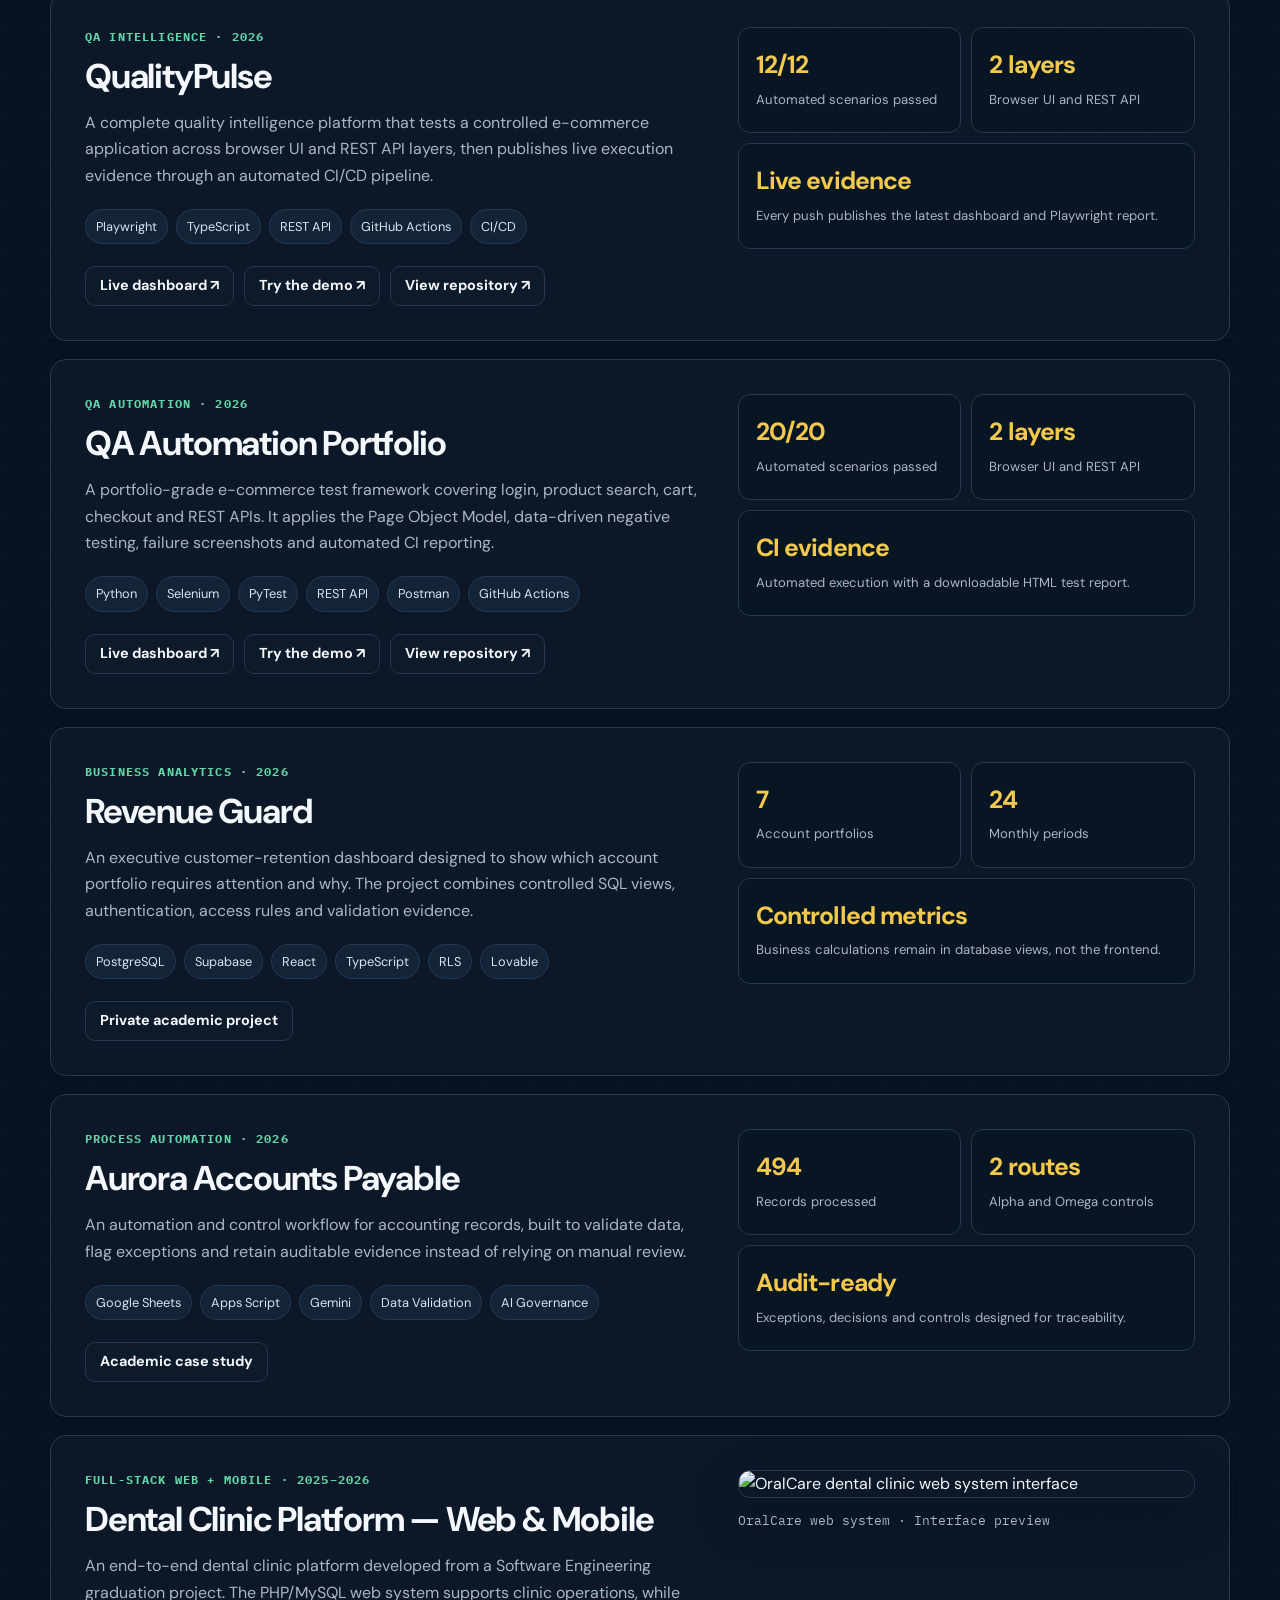
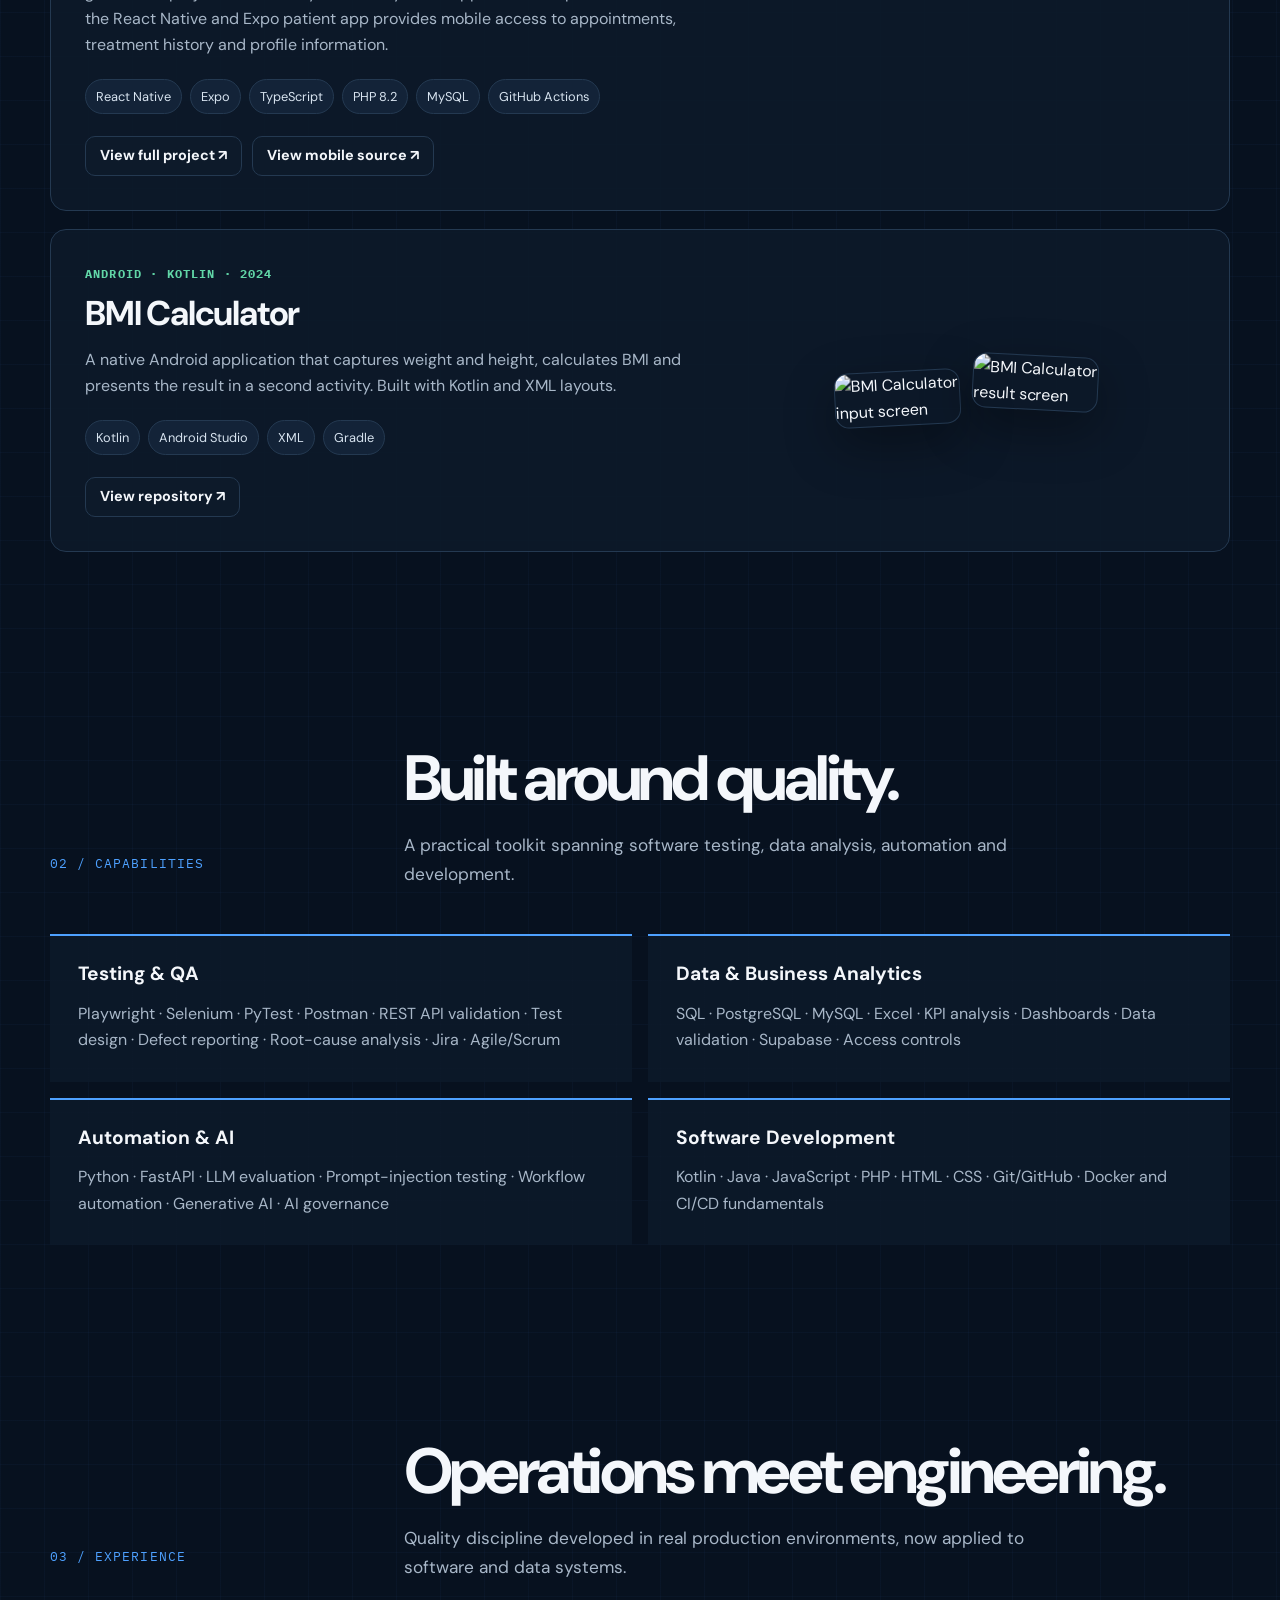
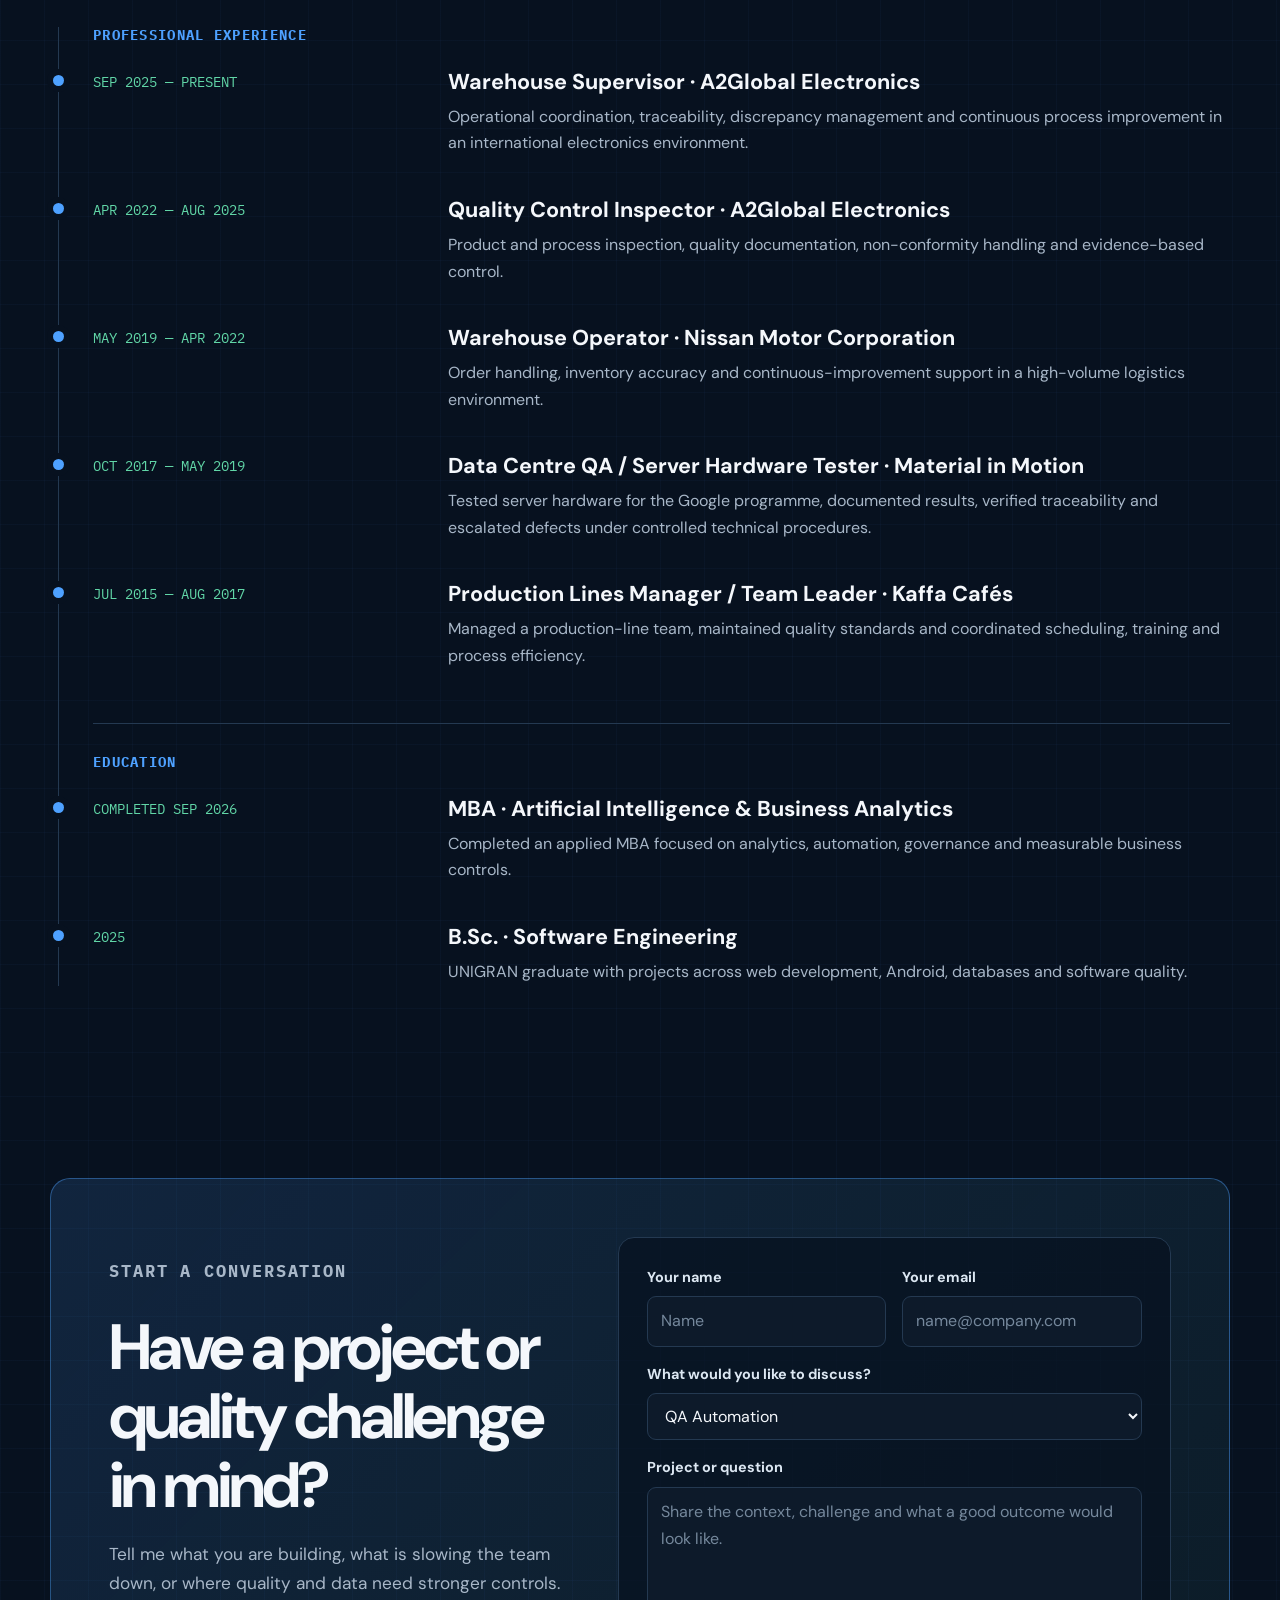
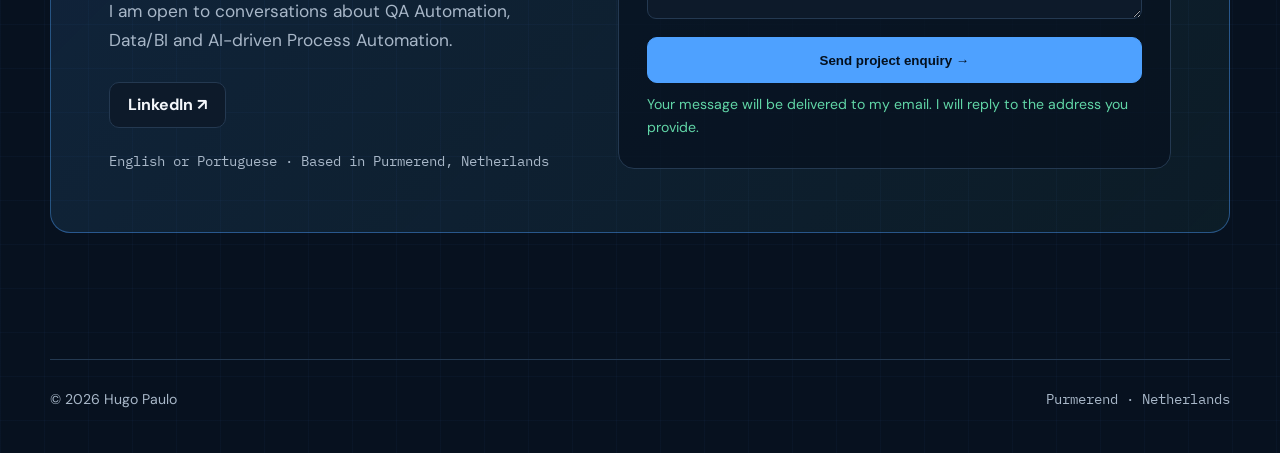
==== commit f30417ee: "Restore OralCare project preview image" ====
--- a/index.html
+++ b/index.html
@@ -175,6 +175,10 @@
     .phone-stack img:first-child { transform: rotate(-3deg) translateY(8px); }
     .phone-stack img:last-child { transform: rotate(3deg) translateY(-8px); }
 
+    .project-visual { display: grid; align-content: start; gap: 12px; }
+    .project-visual img { width: 100%; border-radius: 12px; border: 1px solid var(--line); box-shadow: 0 18px 50px rgba(0,0,0,.3); }
+    .project-visual span { color: var(--muted); font-size: .82rem; }
+
     .skills-grid { display: grid; grid-template-columns: repeat(2, 1fr); gap: 16px; }
     .skill-card { padding: 28px; border-top: 2px solid var(--blue); background: rgba(13, 26, 42, .84); }
     .skill-card h3 { font-size: 1.2rem; margin-bottom: 16px; }
@@ -407,10 +411,9 @@
               <div class="tags"><span class="tag">React Native</span><span class="tag">Expo</span><span class="tag">TypeScript</span><span class="tag">PHP 8.2</span><span class="tag">MySQL</span><span class="tag">GitHub Actions</span></div>
               <div class="project-links"><a class="button small" href="https://github.com/HugoManuelPaulo/clinica-oral-care" target="_blank" rel="noreferrer">View full project ↗</a><a class="button small" href="https://github.com/HugoManuelPaulo/clinica-oral-care/tree/main/mobile-app" target="_blank" rel="noreferrer">View mobile source ↗</a></div>
             </div>
-            <div class="project-proof" aria-label="Dental web and mobile project capabilities">
-              <div class="proof"><strong>2 platforms</strong><span>Responsive web system and cross-platform mobile app</span></div>
-              <div class="proof"><strong>3 roles</strong><span>Patient, dentist and receptionist workflows</span></div>
-              <div class="proof wide"><strong>Functional prototype</strong><span>Mobile navigation and patient journey implemented with demonstration data.</span></div>
+            <div class="project-visual" aria-label="OralCare web system preview">
+              <img src="https://raw.githubusercontent.com/HugoManuelPaulo/clinica-oral-care/main/img/tela_index.jpg.jpg" alt="OralCare dental clinic web system interface" loading="lazy">
+              <span class="mono">OralCare web system · Interface preview</span>
             </div>
           </article>
 
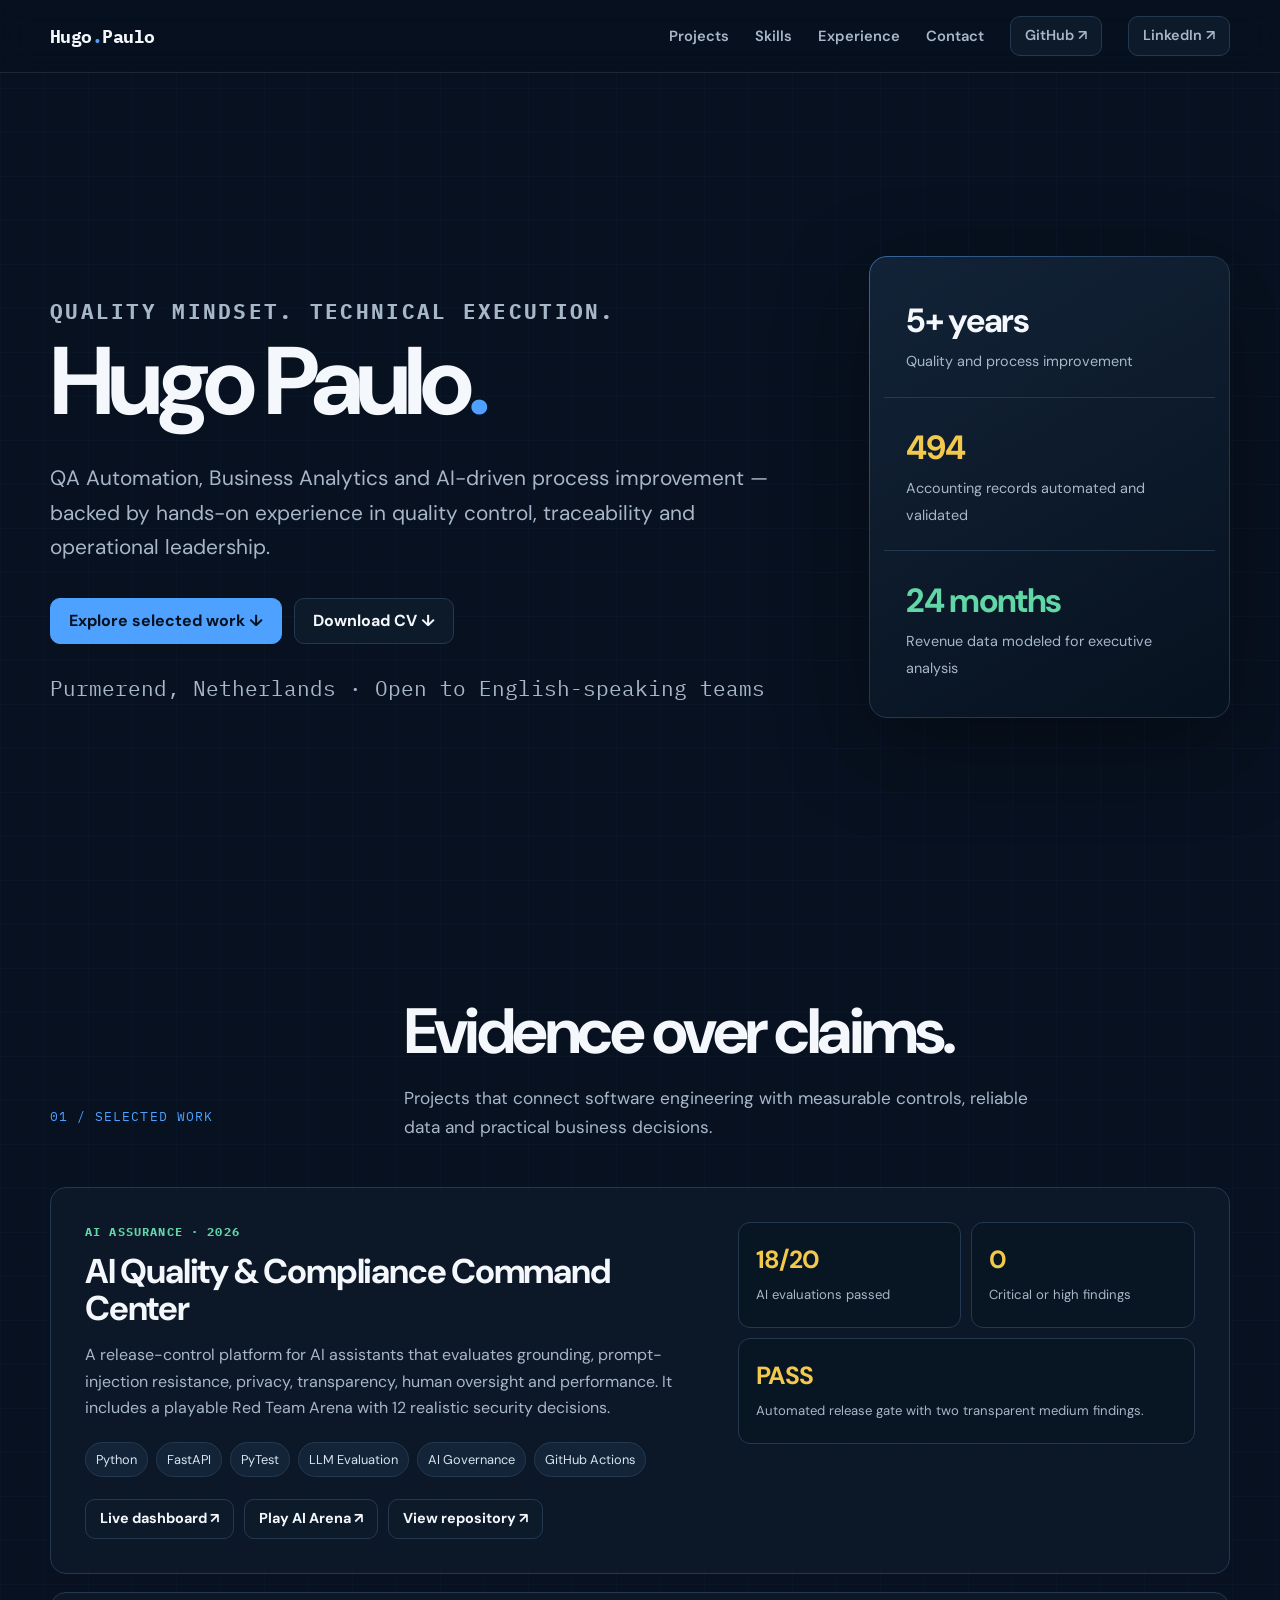
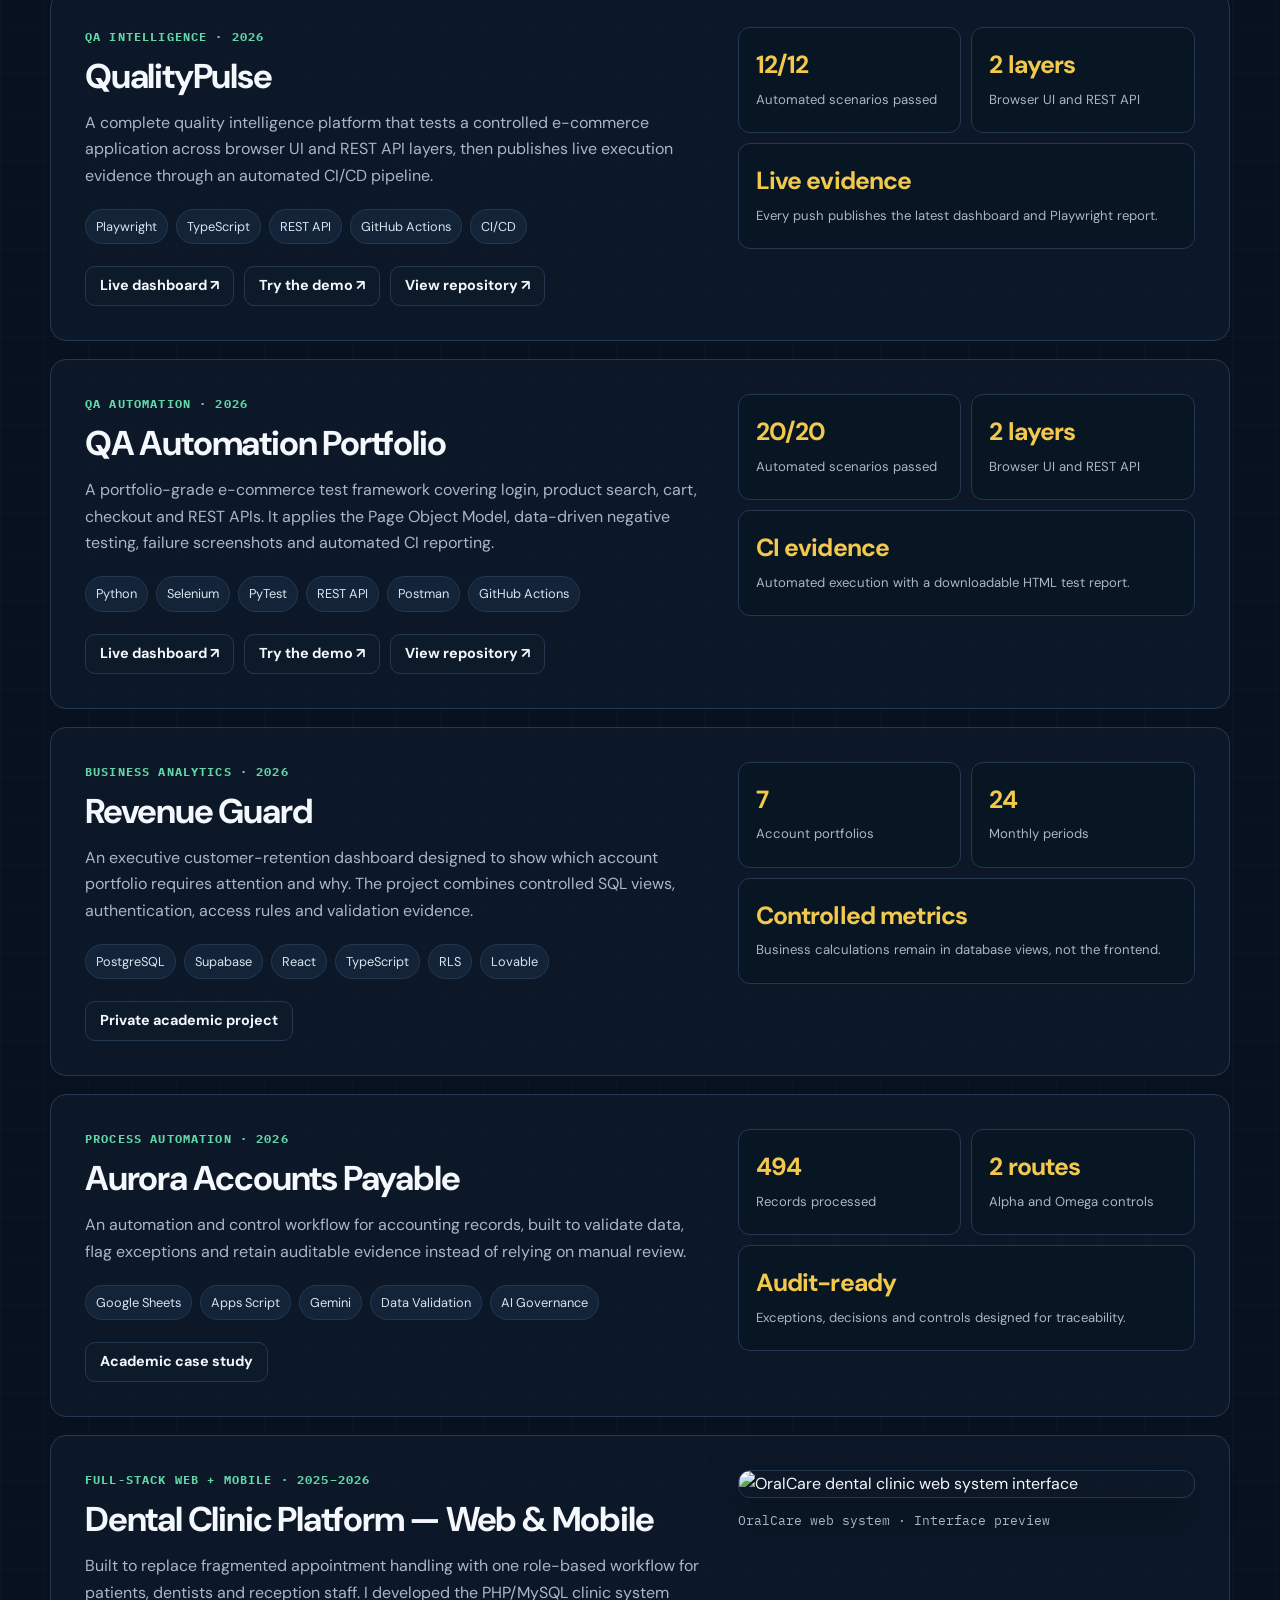
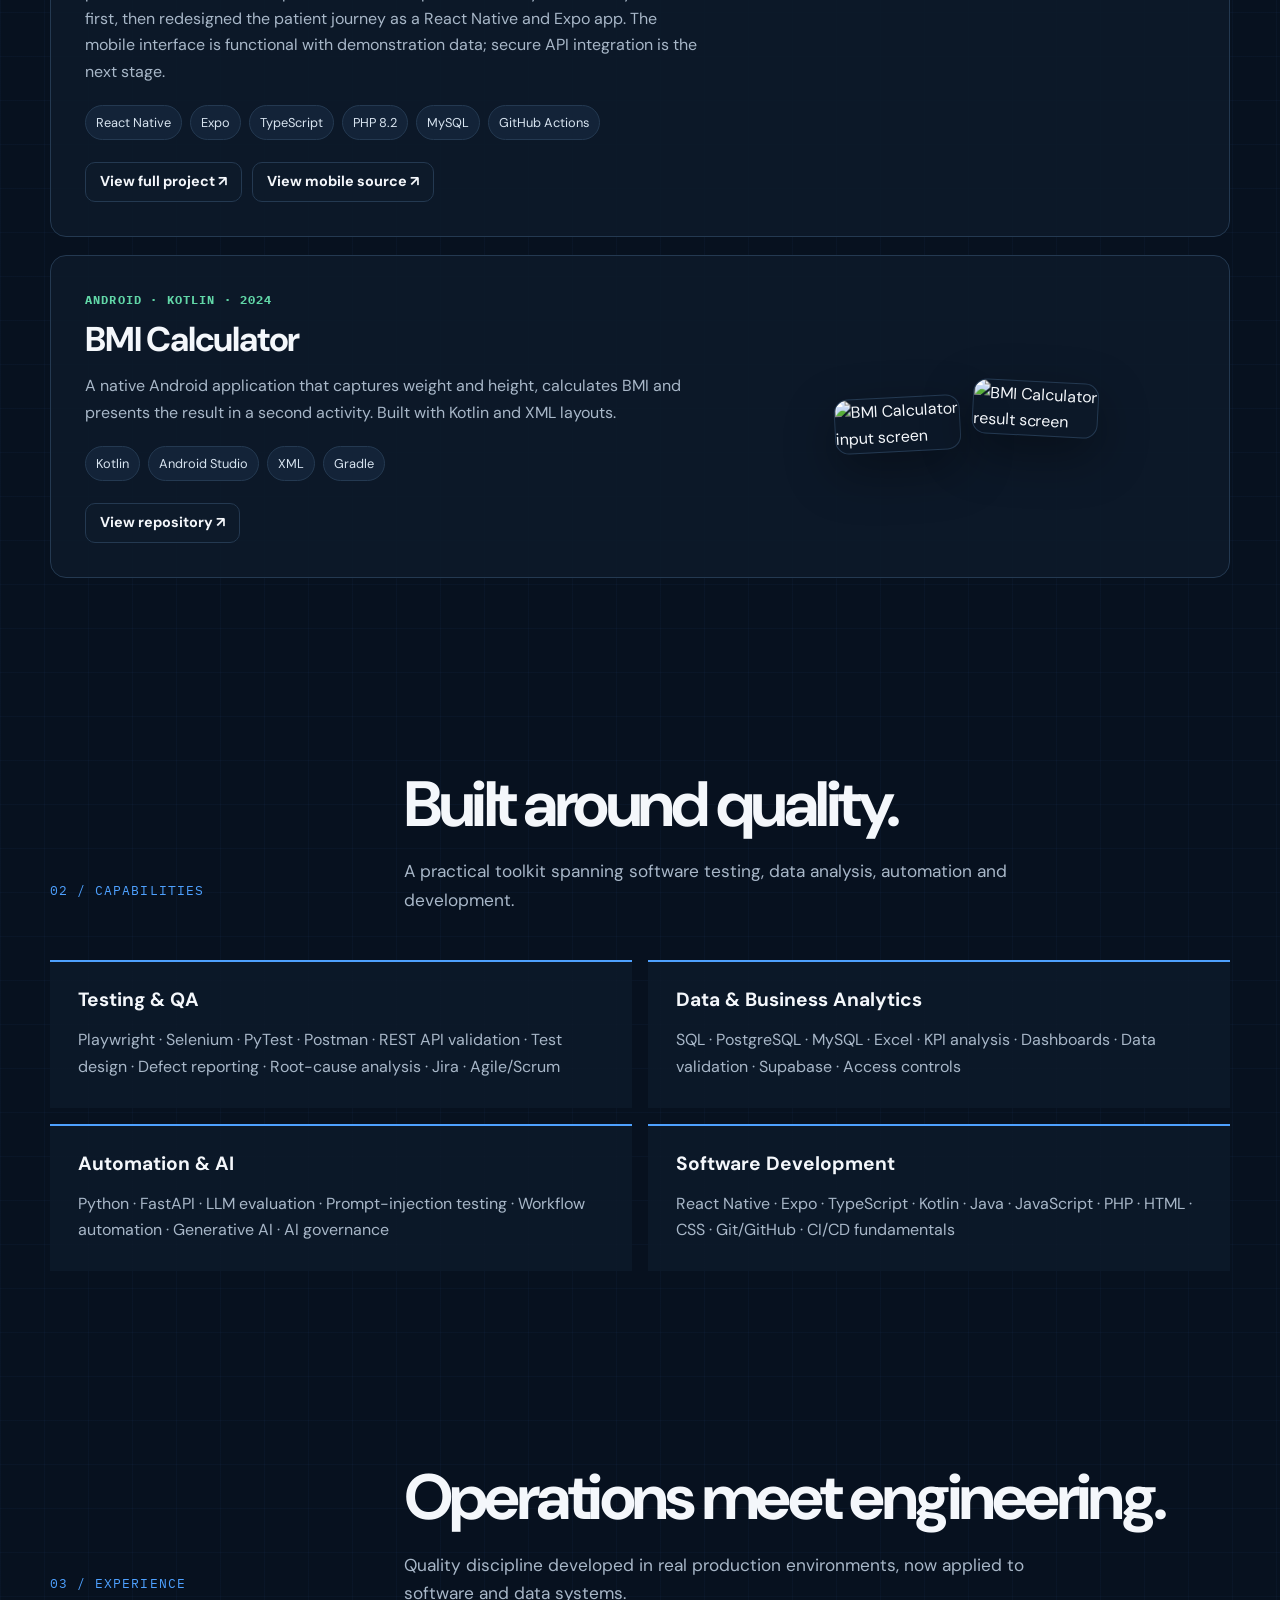
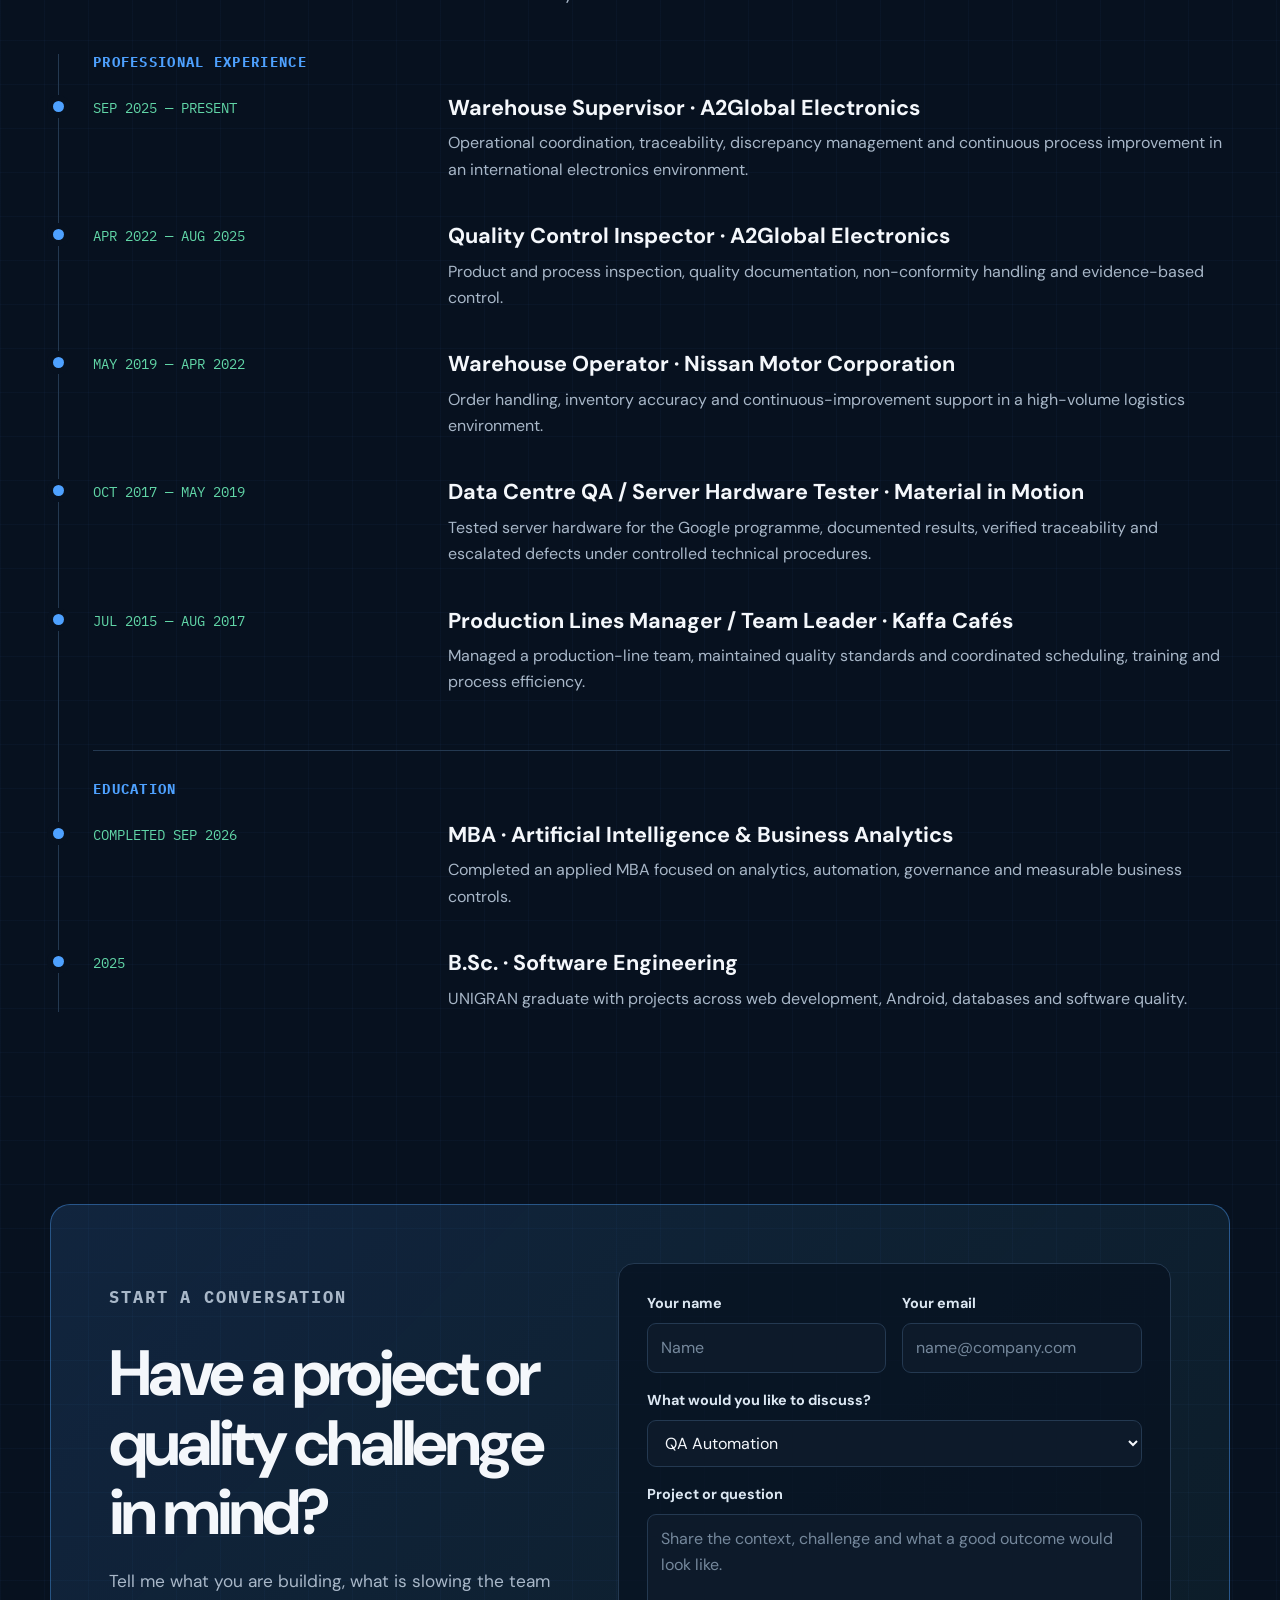
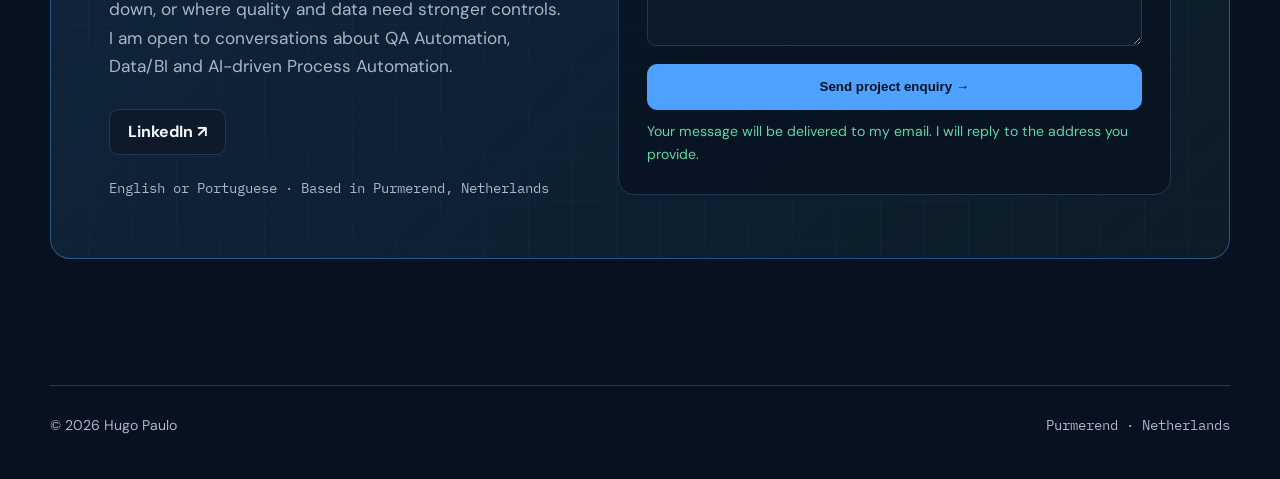
==== commit 7f3ec24c: "Humanize OralCare mobile project presentation" ====
--- a/index.html
+++ b/index.html
@@ -407,7 +407,7 @@
             <div>
               <div class="project-label mono">Full-stack Web + Mobile · 2025–2026</div>
               <h3>Dental Clinic Platform — Web &amp; Mobile</h3>
-              <p>An end-to-end dental clinic platform developed from a Software Engineering graduation project. The PHP/MySQL web system supports clinic operations, while the React Native and Expo patient app provides mobile access to appointments, treatment history and profile information.</p>
+              <p>Built to replace fragmented appointment handling with one role-based workflow for patients, dentists and reception staff. I developed the PHP/MySQL clinic system first, then redesigned the patient journey as a React Native and Expo app. The mobile interface is functional with demonstration data; secure API integration is the next stage.</p>
               <div class="tags"><span class="tag">React Native</span><span class="tag">Expo</span><span class="tag">TypeScript</span><span class="tag">PHP 8.2</span><span class="tag">MySQL</span><span class="tag">GitHub Actions</span></div>
               <div class="project-links"><a class="button small" href="https://github.com/HugoManuelPaulo/clinica-oral-care" target="_blank" rel="noreferrer">View full project ↗</a><a class="button small" href="https://github.com/HugoManuelPaulo/clinica-oral-care/tree/main/mobile-app" target="_blank" rel="noreferrer">View mobile source ↗</a></div>
             </div>
@@ -444,7 +444,7 @@
           <article class="skill-card"><h3>Testing & QA</h3><p>Playwright · Selenium · PyTest · Postman · REST API validation · Test design · Defect reporting · Root-cause analysis · Jira · Agile/Scrum</p></article>
           <article class="skill-card"><h3>Data & Business Analytics</h3><p>SQL · PostgreSQL · MySQL · Excel · KPI analysis · Dashboards · Data validation · Supabase · Access controls</p></article>
           <article class="skill-card"><h3>Automation & AI</h3><p>Python · FastAPI · LLM evaluation · Prompt-injection testing · Workflow automation · Generative AI · AI governance</p></article>
-          <article class="skill-card"><h3>Software Development</h3><p>Kotlin · Java · JavaScript · PHP · HTML · CSS · Git/GitHub · Docker and CI/CD fundamentals</p></article>
+          <article class="skill-card"><h3>Software Development</h3><p>React Native · Expo · TypeScript · Kotlin · Java · JavaScript · PHP · HTML · CSS · Git/GitHub · CI/CD fundamentals</p></article>
         </div>
       </div>
     </section>
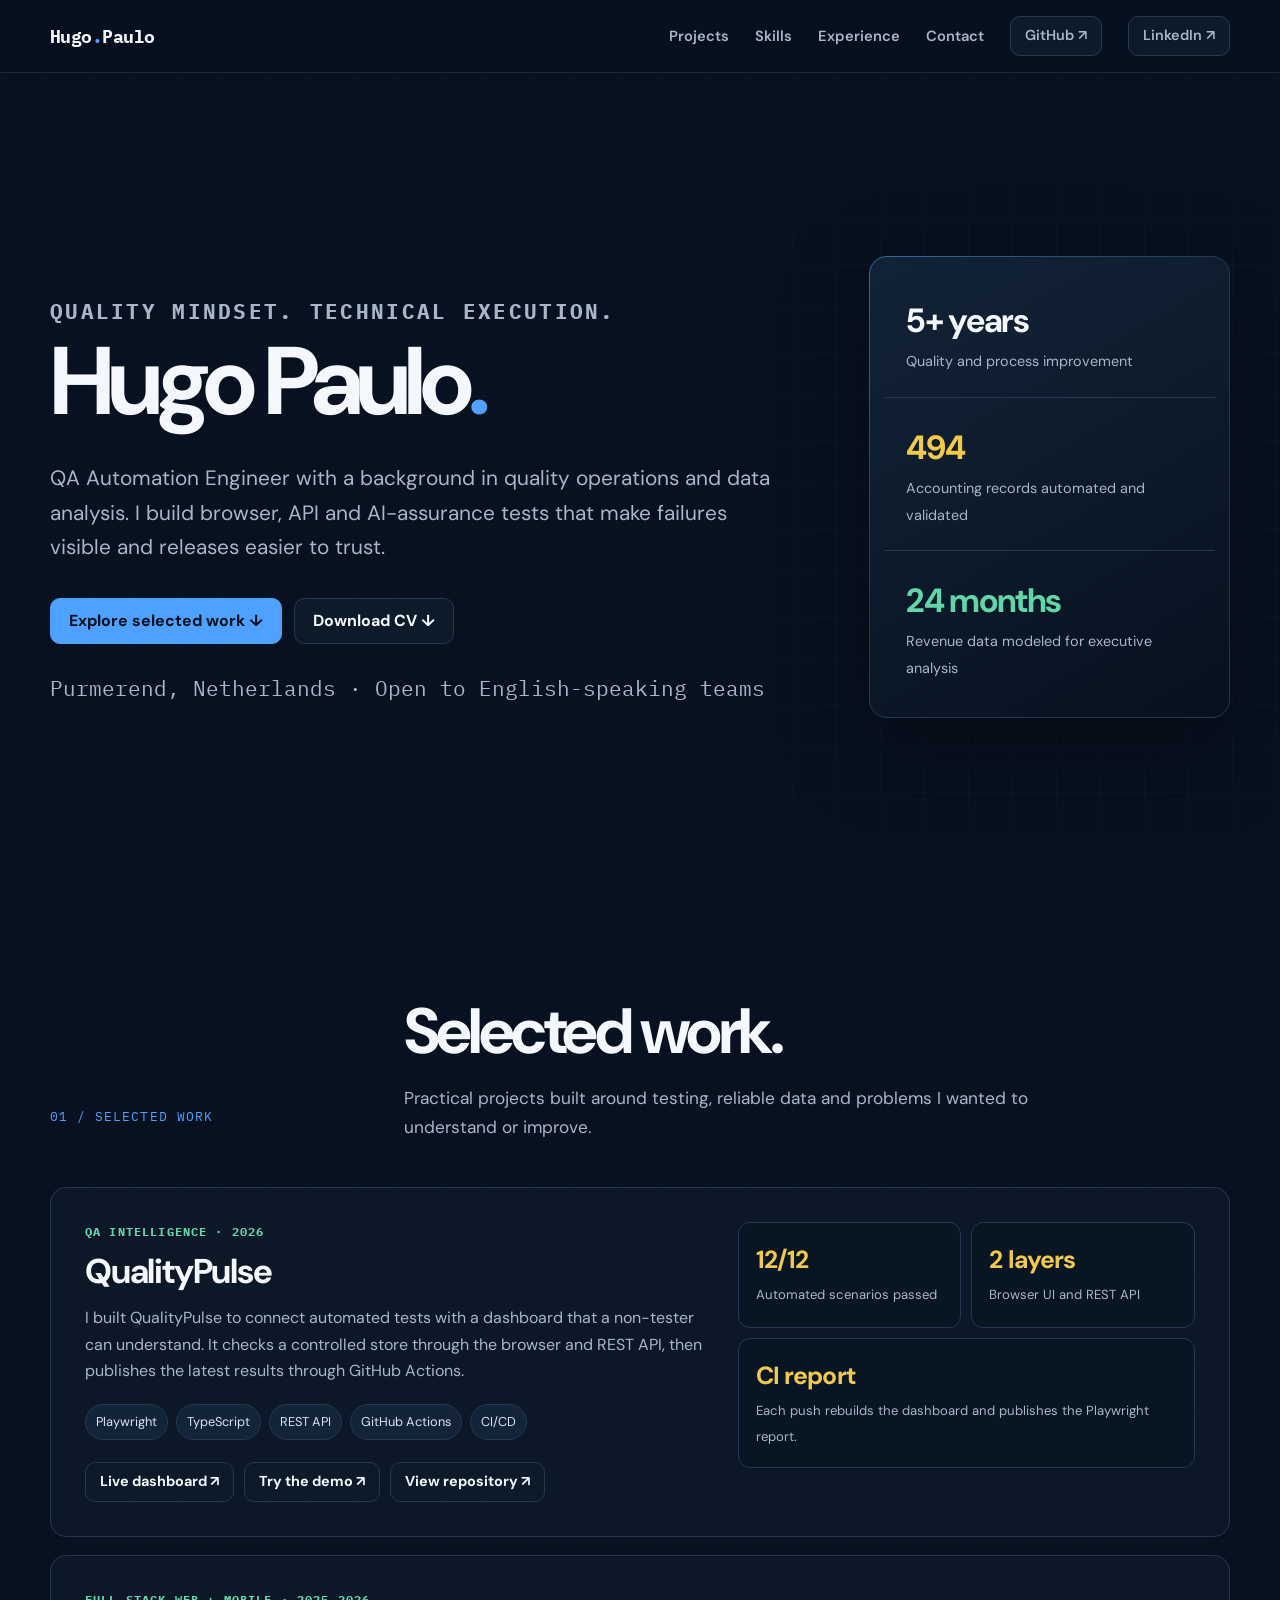
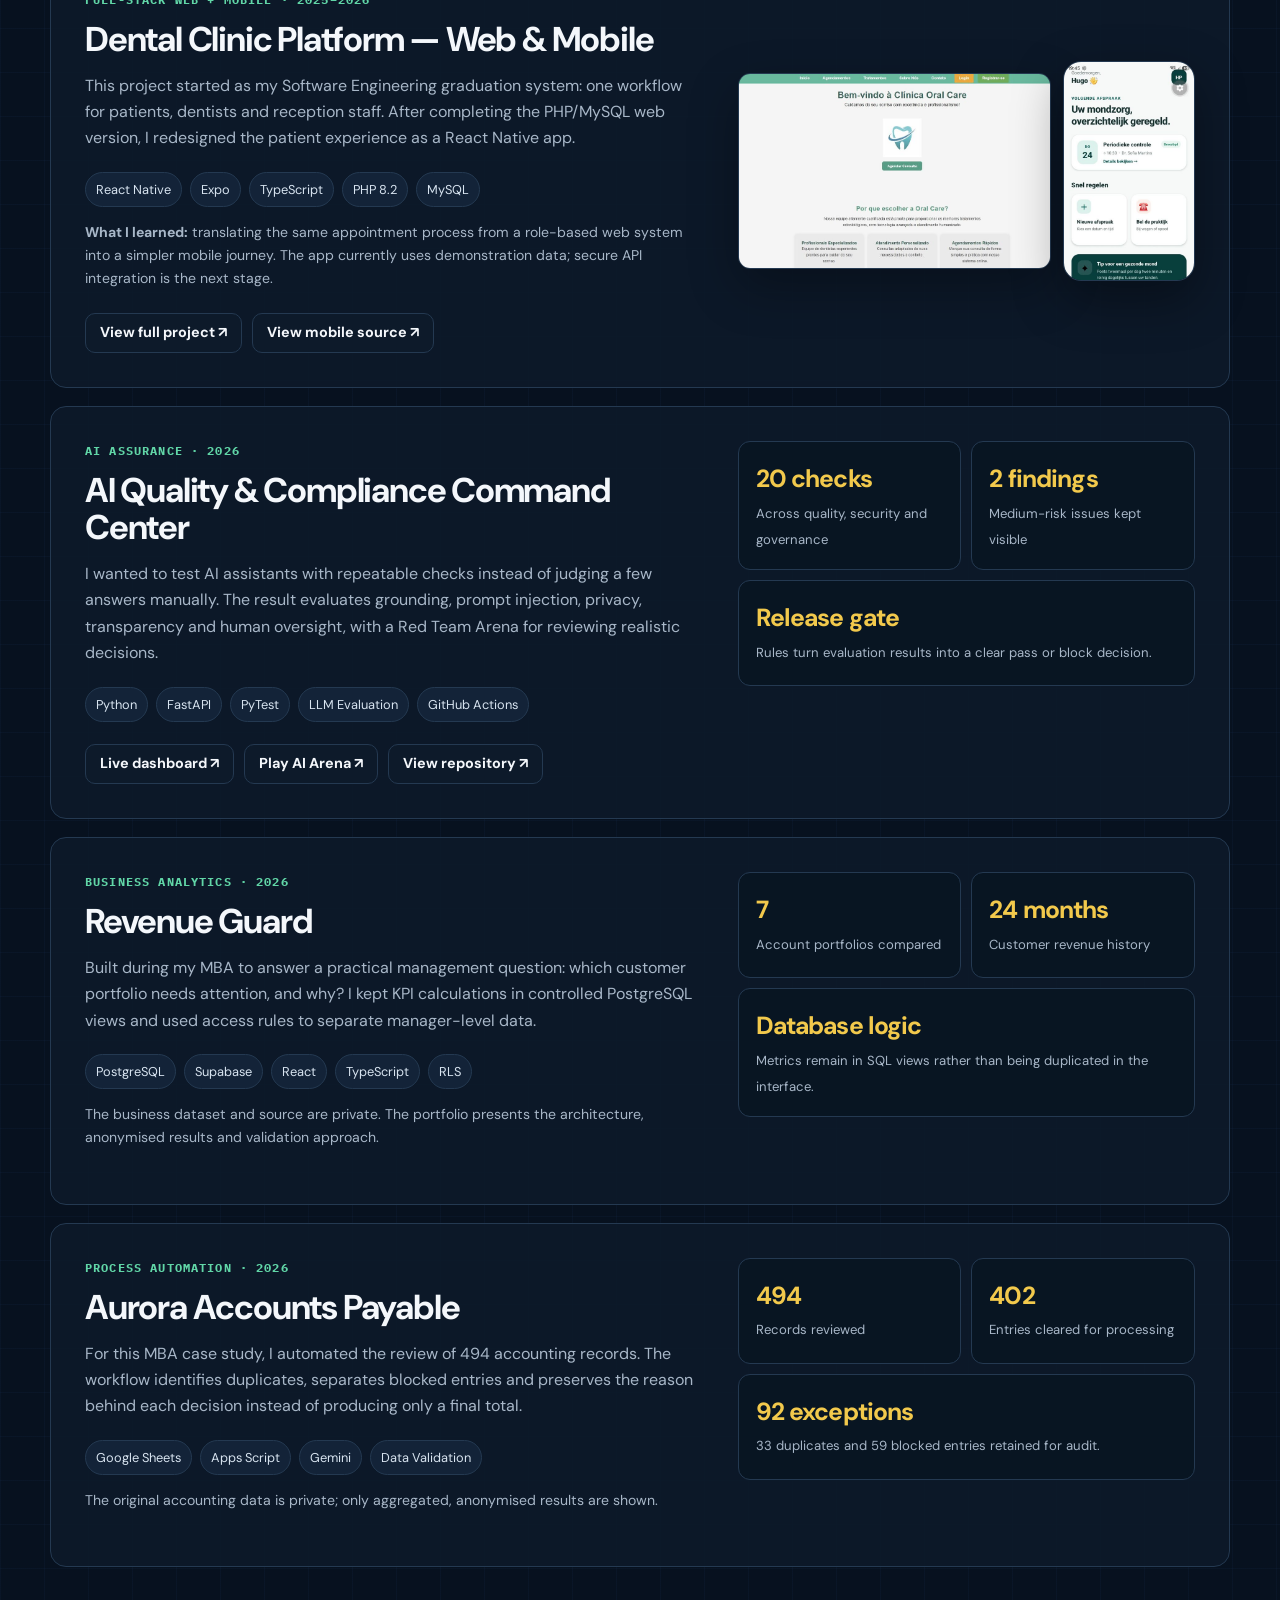
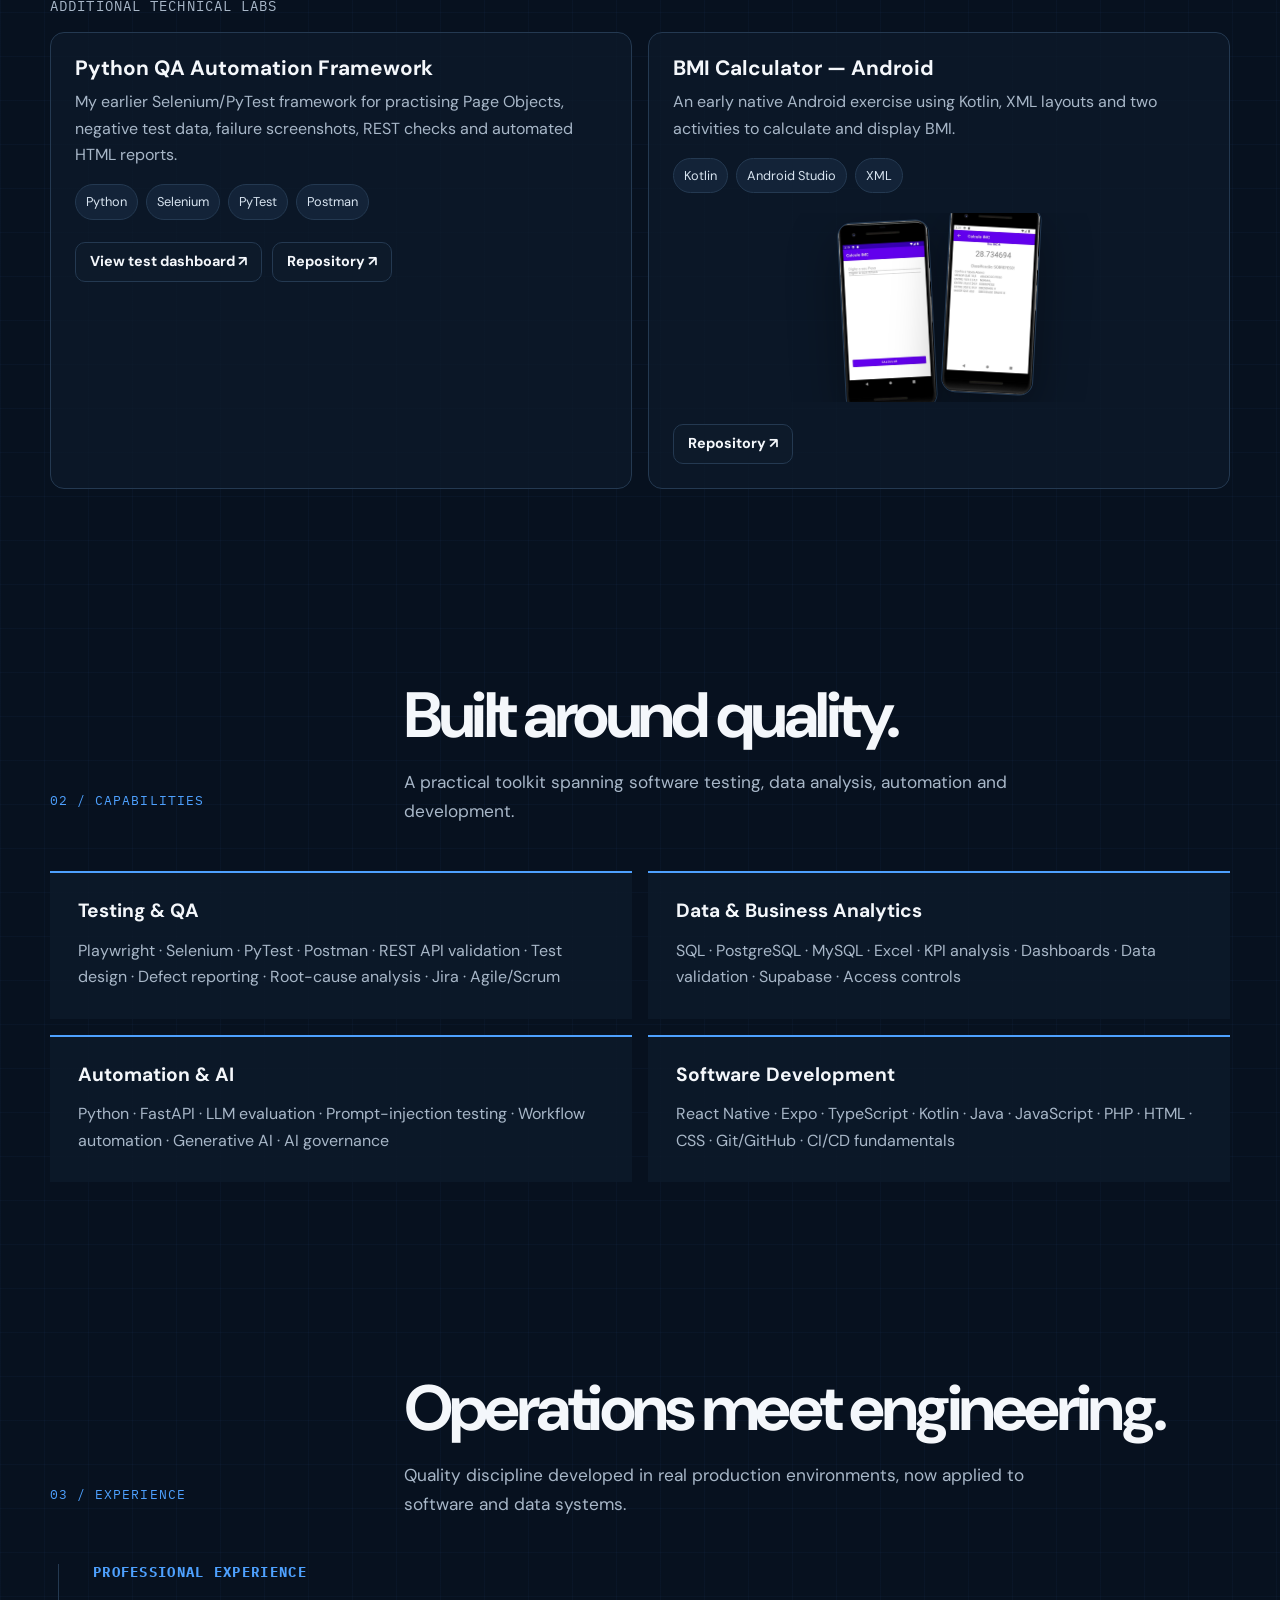
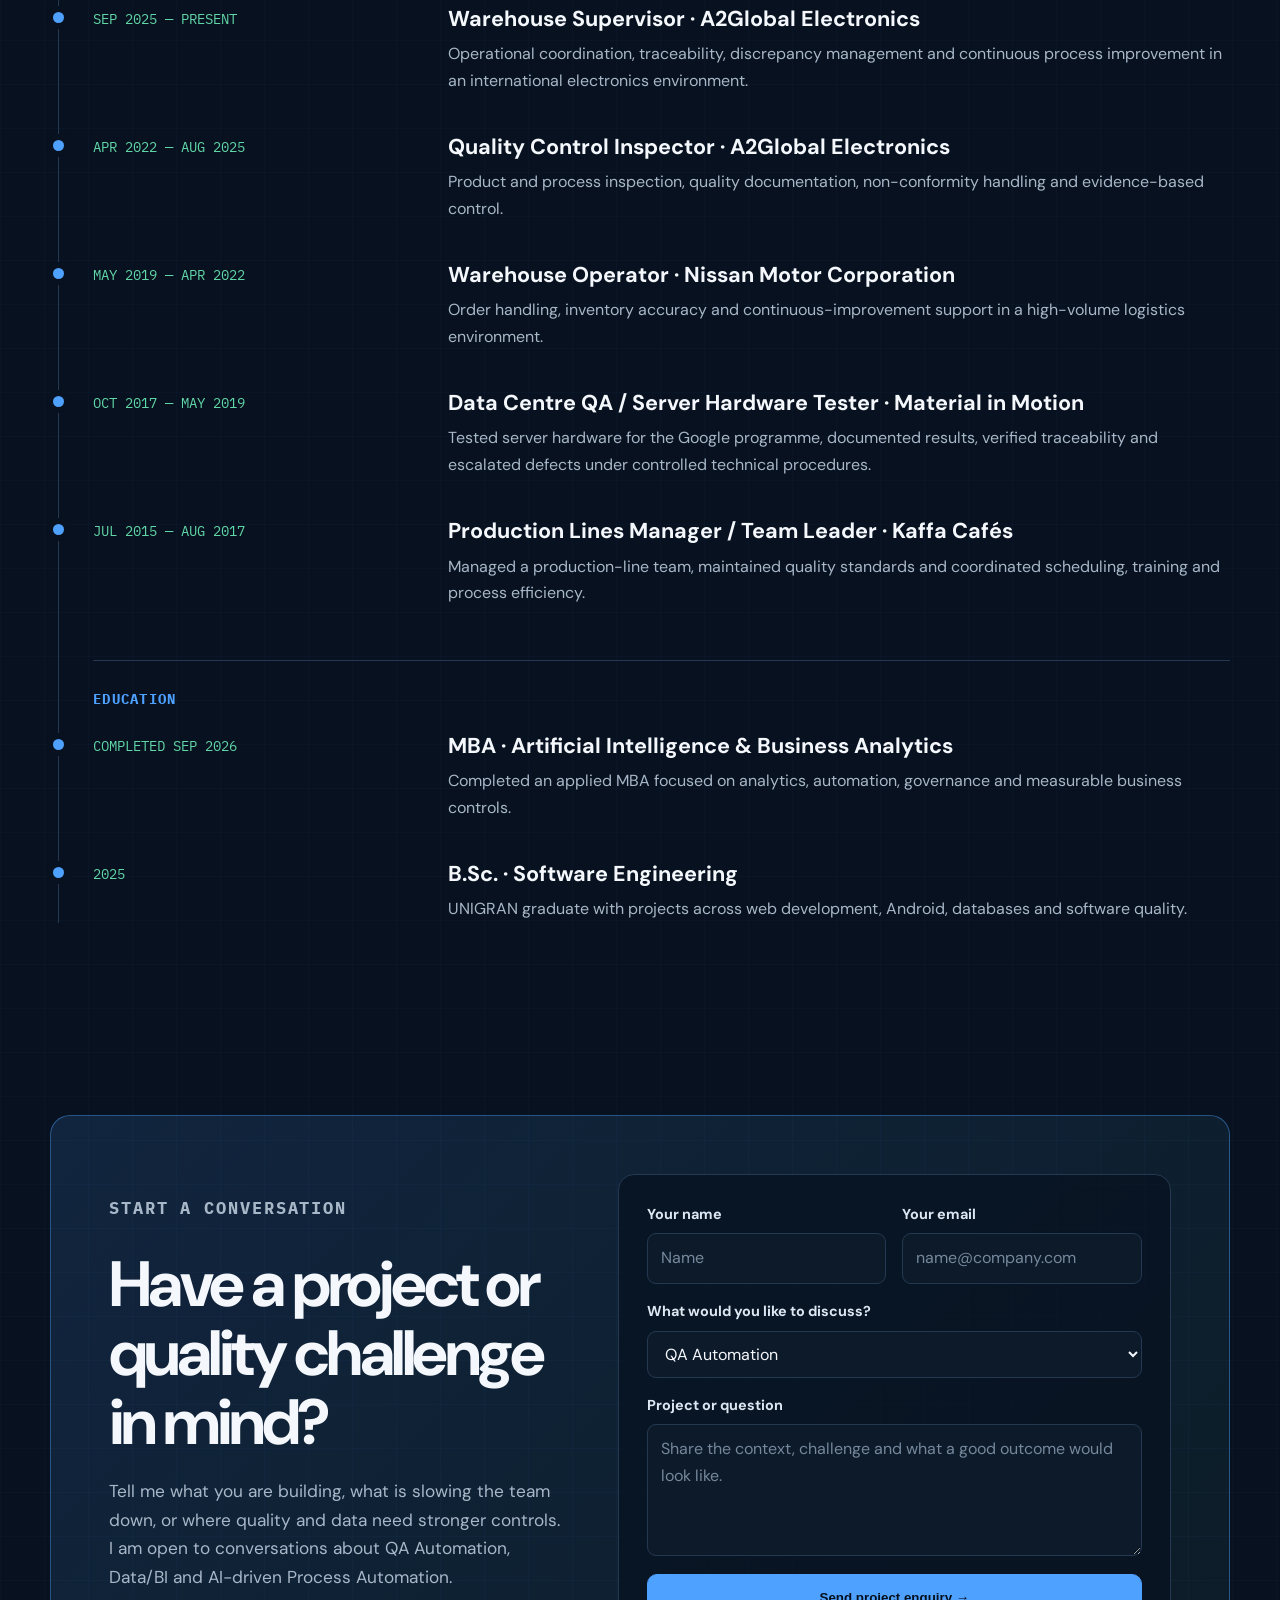
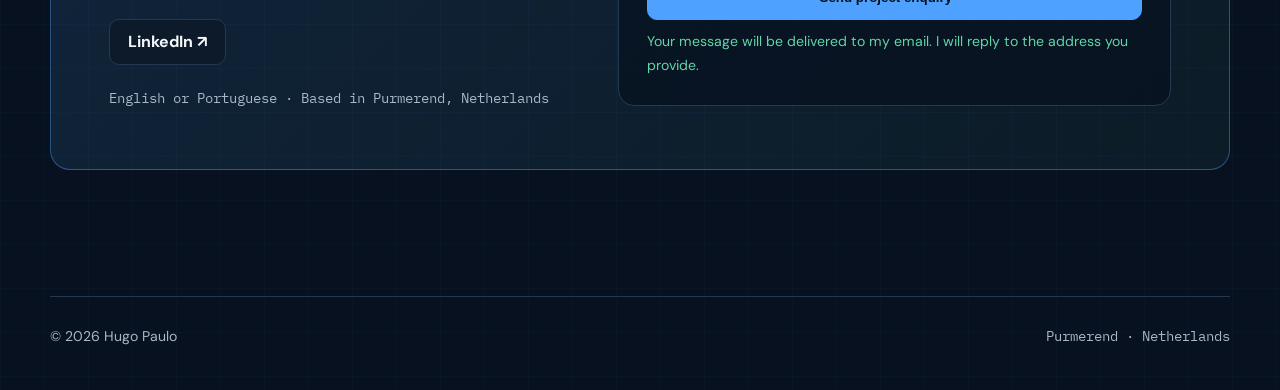
==== commit ee2c0d42: "Improve portfolio project focus and visuals" ====
--- a/index.html
+++ b/index.html
@@ -3,10 +3,10 @@
 <head>
   <meta charset="utf-8">
   <meta name="viewport" content="width=device-width, initial-scale=1">
-  <meta name="description" content="Hugo Paulo — QA Automation, Business Analytics, AI and Process Automation portfolio.">
+  <meta name="description" content="Hugo Paulo — QA Automation Engineer with a background in quality operations and data analysis.">
   <meta name="theme-color" content="#07111f">
   <link rel="canonical" href="https://hugomanuelpaulo.github.io/">
-  <title>Hugo Paulo — QA Automation & Business Analytics</title>
+  <title>Hugo Paulo — QA Automation Engineer</title>
   <link rel="preconnect" href="https://fonts.googleapis.com">
   <link rel="preconnect" href="https://fonts.gstatic.com" crossorigin>
   <link href="https://fonts.googleapis.com/css2?family=DM+Sans:wght@400;500;600;700&family=IBM+Plex+Mono:wght@500;600&display=swap" rel="stylesheet">
@@ -178,6 +178,41 @@
     .project-visual { display: grid; align-content: start; gap: 12px; }
     .project-visual img { width: 100%; border-radius: 12px; border: 1px solid var(--line); box-shadow: 0 18px 50px rgba(0,0,0,.3); }
     .project-visual span { color: var(--muted); font-size: .82rem; }
+
+    .project-media {
+      display: grid;
+      grid-template-columns: 1fr 132px;
+      gap: 12px;
+      align-items: center;
+    }
+    .project-media .web-preview {
+      width: 100%;
+      aspect-ratio: 16 / 10;
+      object-fit: cover;
+      object-position: top;
+      border-radius: 12px;
+      border: 1px solid var(--line);
+      box-shadow: 0 18px 50px rgba(0,0,0,.3);
+    }
+    .project-media .mobile-preview {
+      width: 132px;
+      height: 220px;
+      object-fit: cover;
+      object-position: top;
+      border-radius: 18px;
+      border: 1px solid var(--line);
+      box-shadow: 0 18px 50px rgba(0,0,0,.38);
+    }
+    .project-note { margin-top: 14px !important; font-size: .88rem; }
+
+    .labs { margin-top: 28px; }
+    .labs-title { margin: 0 0 14px; color: var(--muted); font-size: .86rem; letter-spacing: .08em; text-transform: uppercase; }
+    .lab-grid { display: grid; grid-template-columns: repeat(2, 1fr); gap: 16px; }
+    .lab-card { padding: 24px; border: 1px solid var(--line); border-radius: 14px; background: rgba(13, 26, 42, .75); }
+    .lab-card h3 { font-size: 1.3rem; margin-bottom: 10px; }
+    .lab-card p { margin: 0 0 16px; color: var(--muted); }
+    .lab-card .phone-stack { min-height: 0; margin-top: 20px; }
+    .lab-card .phone-stack img { width: 92px; }
 
     .skills-grid { display: grid; grid-template-columns: repeat(2, 1fr); gap: 16px; }
     .skill-card { padding: 28px; border-top: 2px solid var(--blue); background: rgba(13, 26, 42, .84); }
@@ -265,6 +300,9 @@
       .field.full { grid-column: auto; }
       .proof.wide { grid-column: auto; }
       .contact { padding: 38px 22px; }
+      .project-media { grid-template-columns: 1fr 92px; }
+      .project-media .mobile-preview { width: 92px; height: 154px; border-radius: 14px; }
+      .lab-grid { grid-template-columns: 1fr; }
       footer .wrap { flex-direction: column; }
     }
 
@@ -294,7 +332,7 @@
       <div class="hero-copy">
         <p class="eyebrow mono">Quality mindset. Technical execution.</p>
         <h1>Hugo Paulo<span>.</span></h1>
-        <p>QA Automation, Business Analytics and AI-driven process improvement — backed by hands-on experience in quality control, traceability and operational leadership.</p>
+        <p>QA Automation Engineer with a background in quality operations and data analysis. I build browser, API and AI-assurance tests that make failures visible and releases easier to trust.</p>
         <div class="hero-actions">
           <a class="button primary" href="#projects">Explore selected work ↓</a>
           <a class="button" href="Hugo_Paulo_CV.pdf" download>Download CV ↓</a>
@@ -314,36 +352,17 @@
         <div class="section-head">
           <p class="section-number mono">01 / SELECTED WORK</p>
           <div>
-            <h2>Evidence over claims.</h2>
-            <p class="section-intro">Projects that connect software engineering with measurable controls, reliable data and practical business decisions.</p>
+            <h2>Selected work.</h2>
+            <p class="section-intro">Practical projects built around testing, reliable data and problems I wanted to understand or improve.</p>
           </div>
         </div>
 
         <div class="projects">
-          <article class="project">
-            <div>
-              <div class="project-label mono">AI Assurance · 2026</div>
-              <h3>AI Quality &amp; Compliance Command Center</h3>
-              <p>A release-control platform for AI assistants that evaluates grounding, prompt-injection resistance, privacy, transparency, human oversight and performance. It includes a playable Red Team Arena with 12 realistic security decisions.</p>
-              <div class="tags"><span class="tag">Python</span><span class="tag">FastAPI</span><span class="tag">PyTest</span><span class="tag">LLM Evaluation</span><span class="tag">AI Governance</span><span class="tag">GitHub Actions</span></div>
-              <div class="project-links">
-                <a class="button small" href="ai-quality-command-center/" target="_blank" rel="noreferrer">Live dashboard ↗</a>
-                <a class="button small" href="ai-quality-command-center/arena.html" target="_blank" rel="noreferrer">Play AI Arena ↗</a>
-                <a class="button small" href="https://github.com/HugoManuelPaulo/ai-quality-command-center" target="_blank" rel="noreferrer">View repository ↗</a>
-              </div>
-            </div>
-            <div class="project-proof" aria-label="AI Quality and Compliance project highlights">
-              <div class="proof"><strong>18/20</strong><span>AI evaluations passed</span></div>
-              <div class="proof"><strong>0</strong><span>Critical or high findings</span></div>
-              <div class="proof wide"><strong>PASS</strong><span>Automated release gate with two transparent medium findings.</span></div>
-            </div>
-          </article>
-
           <article class="project">
             <div>
               <div class="project-label mono">QA Intelligence · 2026</div>
               <h3>QualityPulse</h3>
-              <p>A complete quality intelligence platform that tests a controlled e-commerce application across browser UI and REST API layers, then publishes live execution evidence through an automated CI/CD pipeline.</p>
+              <p>I built QualityPulse to connect automated tests with a dashboard that a non-tester can understand. It checks a controlled store through the browser and REST API, then publishes the latest results through GitHub Actions.</p>
               <div class="tags"><span class="tag">Playwright</span><span class="tag">TypeScript</span><span class="tag">REST API</span><span class="tag">GitHub Actions</span><span class="tag">CI/CD</span></div>
               <div class="project-links">
                 <a class="button small" href="https://hugomanuelpaulo.github.io/qualitypulse/" target="_blank" rel="noreferrer">Live dashboard ↗</a>
@@ -354,22 +373,37 @@
             <div class="project-proof" aria-label="QualityPulse project highlights">
               <div class="proof"><strong>12/12</strong><span>Automated scenarios passed</span></div>
               <div class="proof"><strong>2 layers</strong><span>Browser UI and REST API</span></div>
-              <div class="proof wide"><strong>Live evidence</strong><span>Every push publishes the latest dashboard and Playwright report.</span></div>
+              <div class="proof wide"><strong>CI report</strong><span>Each push rebuilds the dashboard and publishes the Playwright report.</span></div>
             </div>
           </article>
 
           <article class="project">
             <div>
-              <div class="project-label mono">QA Automation · 2026</div>
-              <h3>QA Automation Portfolio</h3>
-              <p>A portfolio-grade e-commerce test framework covering login, product search, cart, checkout and REST APIs. It applies the Page Object Model, data-driven negative testing, failure screenshots and automated CI reporting.</p>
-              <div class="tags"><span class="tag">Python</span><span class="tag">Selenium</span><span class="tag">PyTest</span><span class="tag">REST API</span><span class="tag">Postman</span><span class="tag">GitHub Actions</span></div>
-              <div class="project-links"><a class="button small" href="qa-automation/" target="_blank" rel="noreferrer">Live dashboard ↗</a><a class="button small" href="qa-automation/demo/" target="_blank" rel="noreferrer">Try the demo ↗</a><a class="button small" href="https://github.com/HugoManuelPaulo/qa-automation-portfolio" target="_blank" rel="noreferrer">View repository ↗</a></div>
-            </div>
-            <div class="project-proof" aria-label="QA Automation project highlights">
-              <div class="proof"><strong>20/20</strong><span>Automated scenarios passed</span></div>
-              <div class="proof"><strong>2 layers</strong><span>Browser UI and REST API</span></div>
-              <div class="proof wide"><strong>CI evidence</strong><span>Automated execution with a downloadable HTML test report.</span></div>
+              <div class="project-label mono">Full-stack Web + Mobile · 2025–2026</div>
+              <h3>Dental Clinic Platform — Web &amp; Mobile</h3>
+              <p>This project started as my Software Engineering graduation system: one workflow for patients, dentists and reception staff. After completing the PHP/MySQL web version, I redesigned the patient experience as a React Native app.</p>
+              <div class="tags"><span class="tag">React Native</span><span class="tag">Expo</span><span class="tag">TypeScript</span><span class="tag">PHP 8.2</span><span class="tag">MySQL</span></div>
+              <p class="project-note"><strong>What I learned:</strong> translating the same appointment process from a role-based web system into a simpler mobile journey. The app currently uses demonstration data; secure API integration is the next stage.</p>
+              <div class="project-links"><a class="button small" href="https://github.com/HugoManuelPaulo/clinica-oral-care" target="_blank" rel="noreferrer">View full project ↗</a><a class="button small" href="https://github.com/HugoManuelPaulo/clinica-oral-care/tree/main/mobile-app" target="_blank" rel="noreferrer">View mobile source ↗</a></div>
+            </div>
+            <div class="project-media" aria-label="OralCare web and mobile interface previews">
+              <img class="web-preview" src="assets/portfolio/oralcare-web.jpg" alt="OralCare dental clinic web system interface" loading="lazy">
+              <img class="mobile-preview" src="assets/portfolio/oralcare-mobile.jpg" alt="OralCare mobile app home screen" loading="lazy">
+            </div>
+          </article>
+
+          <article class="project">
+            <div>
+              <div class="project-label mono">AI Assurance · 2026</div>
+              <h3>AI Quality &amp; Compliance Command Center</h3>
+              <p>I wanted to test AI assistants with repeatable checks instead of judging a few answers manually. The result evaluates grounding, prompt injection, privacy, transparency and human oversight, with a Red Team Arena for reviewing realistic decisions.</p>
+              <div class="tags"><span class="tag">Python</span><span class="tag">FastAPI</span><span class="tag">PyTest</span><span class="tag">LLM Evaluation</span><span class="tag">GitHub Actions</span></div>
+              <div class="project-links"><a class="button small" href="ai-quality-command-center/" target="_blank" rel="noreferrer">Live dashboard ↗</a><a class="button small" href="ai-quality-command-center/arena.html" target="_blank" rel="noreferrer">Play AI Arena ↗</a><a class="button small" href="https://github.com/HugoManuelPaulo/ai-quality-command-center" target="_blank" rel="noreferrer">View repository ↗</a></div>
+            </div>
+            <div class="project-proof" aria-label="AI Quality and Compliance project highlights">
+              <div class="proof"><strong>20 checks</strong><span>Across quality, security and governance</span></div>
+              <div class="proof"><strong>2 findings</strong><span>Medium-risk issues kept visible</span></div>
+              <div class="proof wide"><strong>Release gate</strong><span>Rules turn evaluation results into a clear pass or block decision.</span></div>
             </div>
           </article>
 
@@ -377,14 +411,14 @@
             <div>
               <div class="project-label mono">Business Analytics · 2026</div>
               <h3>Revenue Guard</h3>
-              <p>An executive customer-retention dashboard designed to show which account portfolio requires attention and why. The project combines controlled SQL views, authentication, access rules and validation evidence.</p>
-              <div class="tags"><span class="tag">PostgreSQL</span><span class="tag">Supabase</span><span class="tag">React</span><span class="tag">TypeScript</span><span class="tag">RLS</span><span class="tag">Lovable</span></div>
-              <div class="project-links"><span class="button small" aria-label="Revenue Guard is a private academic repository">Private academic project</span></div>
+              <p>Built during my MBA to answer a practical management question: which customer portfolio needs attention, and why? I kept KPI calculations in controlled PostgreSQL views and used access rules to separate manager-level data.</p>
+              <div class="tags"><span class="tag">PostgreSQL</span><span class="tag">Supabase</span><span class="tag">React</span><span class="tag">TypeScript</span><span class="tag">RLS</span></div>
+              <p class="project-note">The business dataset and source are private. The portfolio presents the architecture, anonymised results and validation approach.</p>
             </div>
             <div class="project-proof" aria-label="Revenue Guard project highlights">
-              <div class="proof"><strong>7</strong><span>Account portfolios</span></div>
-              <div class="proof"><strong>24</strong><span>Monthly periods</span></div>
-              <div class="proof wide"><strong>Controlled metrics</strong><span>Business calculations remain in database views, not the frontend.</span></div>
+              <div class="proof"><strong>7</strong><span>Account portfolios compared</span></div>
+              <div class="proof"><strong>24 months</strong><span>Customer revenue history</span></div>
+              <div class="proof wide"><strong>Database logic</strong><span>Metrics remain in SQL views rather than being duplicated in the interface.</span></div>
             </div>
           </article>
 
@@ -392,44 +426,35 @@
             <div>
               <div class="project-label mono">Process Automation · 2026</div>
               <h3>Aurora Accounts Payable</h3>
-              <p>An automation and control workflow for accounting records, built to validate data, flag exceptions and retain auditable evidence instead of relying on manual review.</p>
-              <div class="tags"><span class="tag">Google Sheets</span><span class="tag">Apps Script</span><span class="tag">Gemini</span><span class="tag">Data Validation</span><span class="tag">AI Governance</span></div>
-              <div class="project-links"><span class="button small" aria-label="Aurora is an academic case study">Academic case study</span></div>
+              <p>For this MBA case study, I automated the review of 494 accounting records. The workflow identifies duplicates, separates blocked entries and preserves the reason behind each decision instead of producing only a final total.</p>
+              <div class="tags"><span class="tag">Google Sheets</span><span class="tag">Apps Script</span><span class="tag">Gemini</span><span class="tag">Data Validation</span></div>
+              <p class="project-note">The original accounting data is private; only aggregated, anonymised results are shown.</p>
             </div>
             <div class="project-proof" aria-label="Aurora project highlights">
-              <div class="proof"><strong>494</strong><span>Records processed</span></div>
-              <div class="proof"><strong>2 routes</strong><span>Alpha and Omega controls</span></div>
-              <div class="proof wide"><strong>Audit-ready</strong><span>Exceptions, decisions and controls designed for traceability.</span></div>
+              <div class="proof"><strong>494</strong><span>Records reviewed</span></div>
+              <div class="proof"><strong>402</strong><span>Entries cleared for processing</span></div>
+              <div class="proof wide"><strong>92 exceptions</strong><span>33 duplicates and 59 blocked entries retained for audit.</span></div>
             </div>
           </article>
-
-          <article class="project">
-            <div>
-              <div class="project-label mono">Full-stack Web + Mobile · 2025–2026</div>
-              <h3>Dental Clinic Platform — Web &amp; Mobile</h3>
-              <p>Built to replace fragmented appointment handling with one role-based workflow for patients, dentists and reception staff. I developed the PHP/MySQL clinic system first, then redesigned the patient journey as a React Native and Expo app. The mobile interface is functional with demonstration data; secure API integration is the next stage.</p>
-              <div class="tags"><span class="tag">React Native</span><span class="tag">Expo</span><span class="tag">TypeScript</span><span class="tag">PHP 8.2</span><span class="tag">MySQL</span><span class="tag">GitHub Actions</span></div>
-              <div class="project-links"><a class="button small" href="https://github.com/HugoManuelPaulo/clinica-oral-care" target="_blank" rel="noreferrer">View full project ↗</a><a class="button small" href="https://github.com/HugoManuelPaulo/clinica-oral-care/tree/main/mobile-app" target="_blank" rel="noreferrer">View mobile source ↗</a></div>
-            </div>
-            <div class="project-visual" aria-label="OralCare web system preview">
-              <img src="https://raw.githubusercontent.com/HugoManuelPaulo/clinica-oral-care/main/img/tela_index.jpg.jpg" alt="OralCare dental clinic web system interface" loading="lazy">
-              <span class="mono">OralCare web system · Interface preview</span>
-            </div>
-          </article>
-
-          <article class="project">
-            <div>
-              <div class="project-label mono">Android · Kotlin · 2024</div>
-              <h3>BMI Calculator</h3>
-              <p>A native Android application that captures weight and height, calculates BMI and presents the result in a second activity. Built with Kotlin and XML layouts.</p>
-              <div class="tags"><span class="tag">Kotlin</span><span class="tag">Android Studio</span><span class="tag">XML</span><span class="tag">Gradle</span></div>
-              <div class="project-links"><a class="button small" href="https://github.com/HugoManuelPaulo/CalculadoraIMCandroidapp" target="_blank" rel="noreferrer">View repository ↗</a></div>
-            </div>
-            <div class="phone-stack" aria-label="BMI Calculator screenshots">
-              <img src="https://raw.githubusercontent.com/HugoManuelPaulo/CalculadoraIMCandroidapp/master/image1.png" alt="BMI Calculator input screen" loading="lazy">
-              <img src="https://raw.githubusercontent.com/HugoManuelPaulo/CalculadoraIMCandroidapp/master/image3.png" alt="BMI Calculator result screen" loading="lazy">
-            </div>
-          </article>
+        </div>
+
+        <div class="labs">
+          <p class="labs-title mono">Additional technical labs</p>
+          <div class="lab-grid">
+            <article class="lab-card">
+              <h3>Python QA Automation Framework</h3>
+              <p>My earlier Selenium/PyTest framework for practising Page Objects, negative test data, failure screenshots, REST checks and automated HTML reports.</p>
+              <div class="tags"><span class="tag">Python</span><span class="tag">Selenium</span><span class="tag">PyTest</span><span class="tag">Postman</span></div>
+              <div class="project-links"><a class="button small" href="qa-automation/" target="_blank" rel="noreferrer">View test dashboard ↗</a><a class="button small" href="https://github.com/HugoManuelPaulo/qa-automation-portfolio" target="_blank" rel="noreferrer">Repository ↗</a></div>
+            </article>
+            <article class="lab-card">
+              <h3>BMI Calculator — Android</h3>
+              <p>An early native Android exercise using Kotlin, XML layouts and two activities to calculate and display BMI.</p>
+              <div class="tags"><span class="tag">Kotlin</span><span class="tag">Android Studio</span><span class="tag">XML</span></div>
+              <div class="phone-stack" aria-label="BMI Calculator screenshots"><img src="assets/portfolio/bmi-input.jpg" alt="BMI input screen" loading="lazy"><img src="assets/portfolio/bmi-result.jpg" alt="BMI result screen" loading="lazy"></div>
+              <div class="project-links"><a class="button small" href="https://github.com/HugoManuelPaulo/CalculadoraIMCandroidapp" target="_blank" rel="noreferrer">Repository ↗</a></div>
+            </article>
+          </div>
         </div>
       </div>
     </section>
